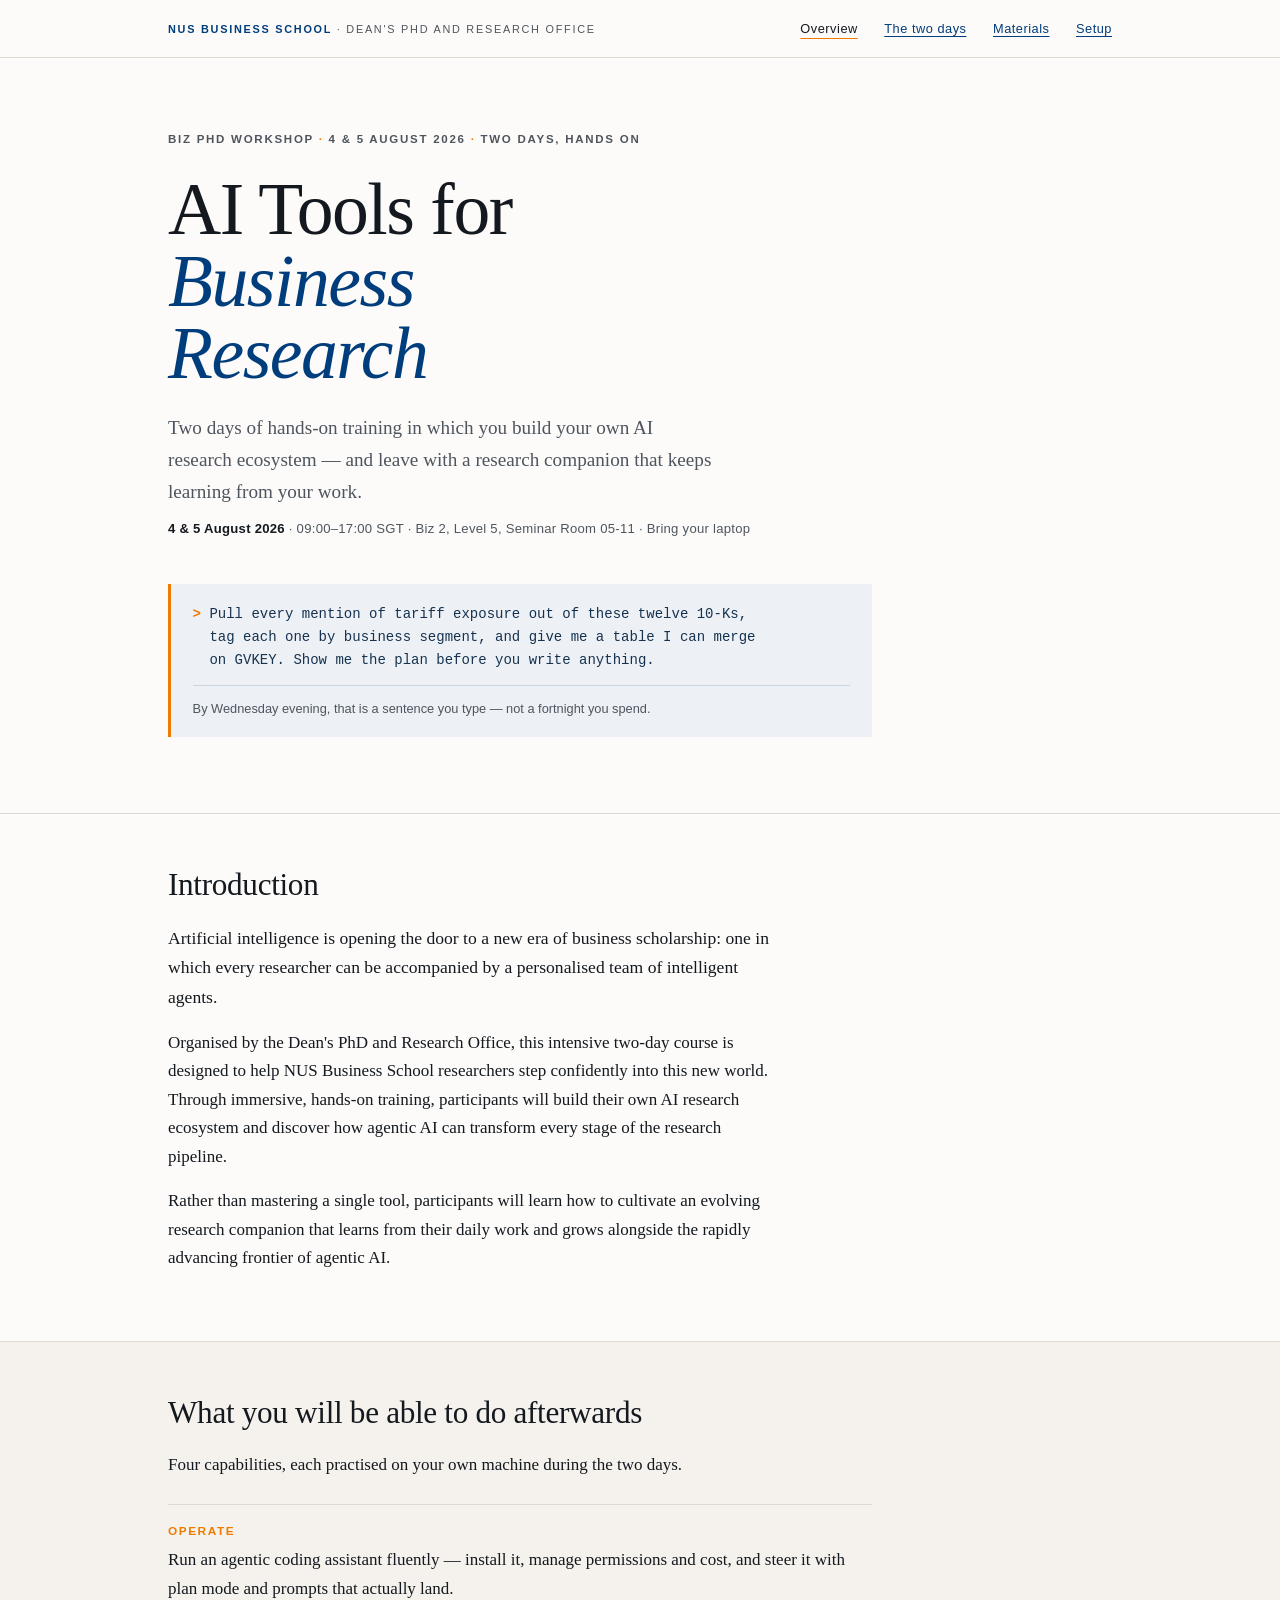
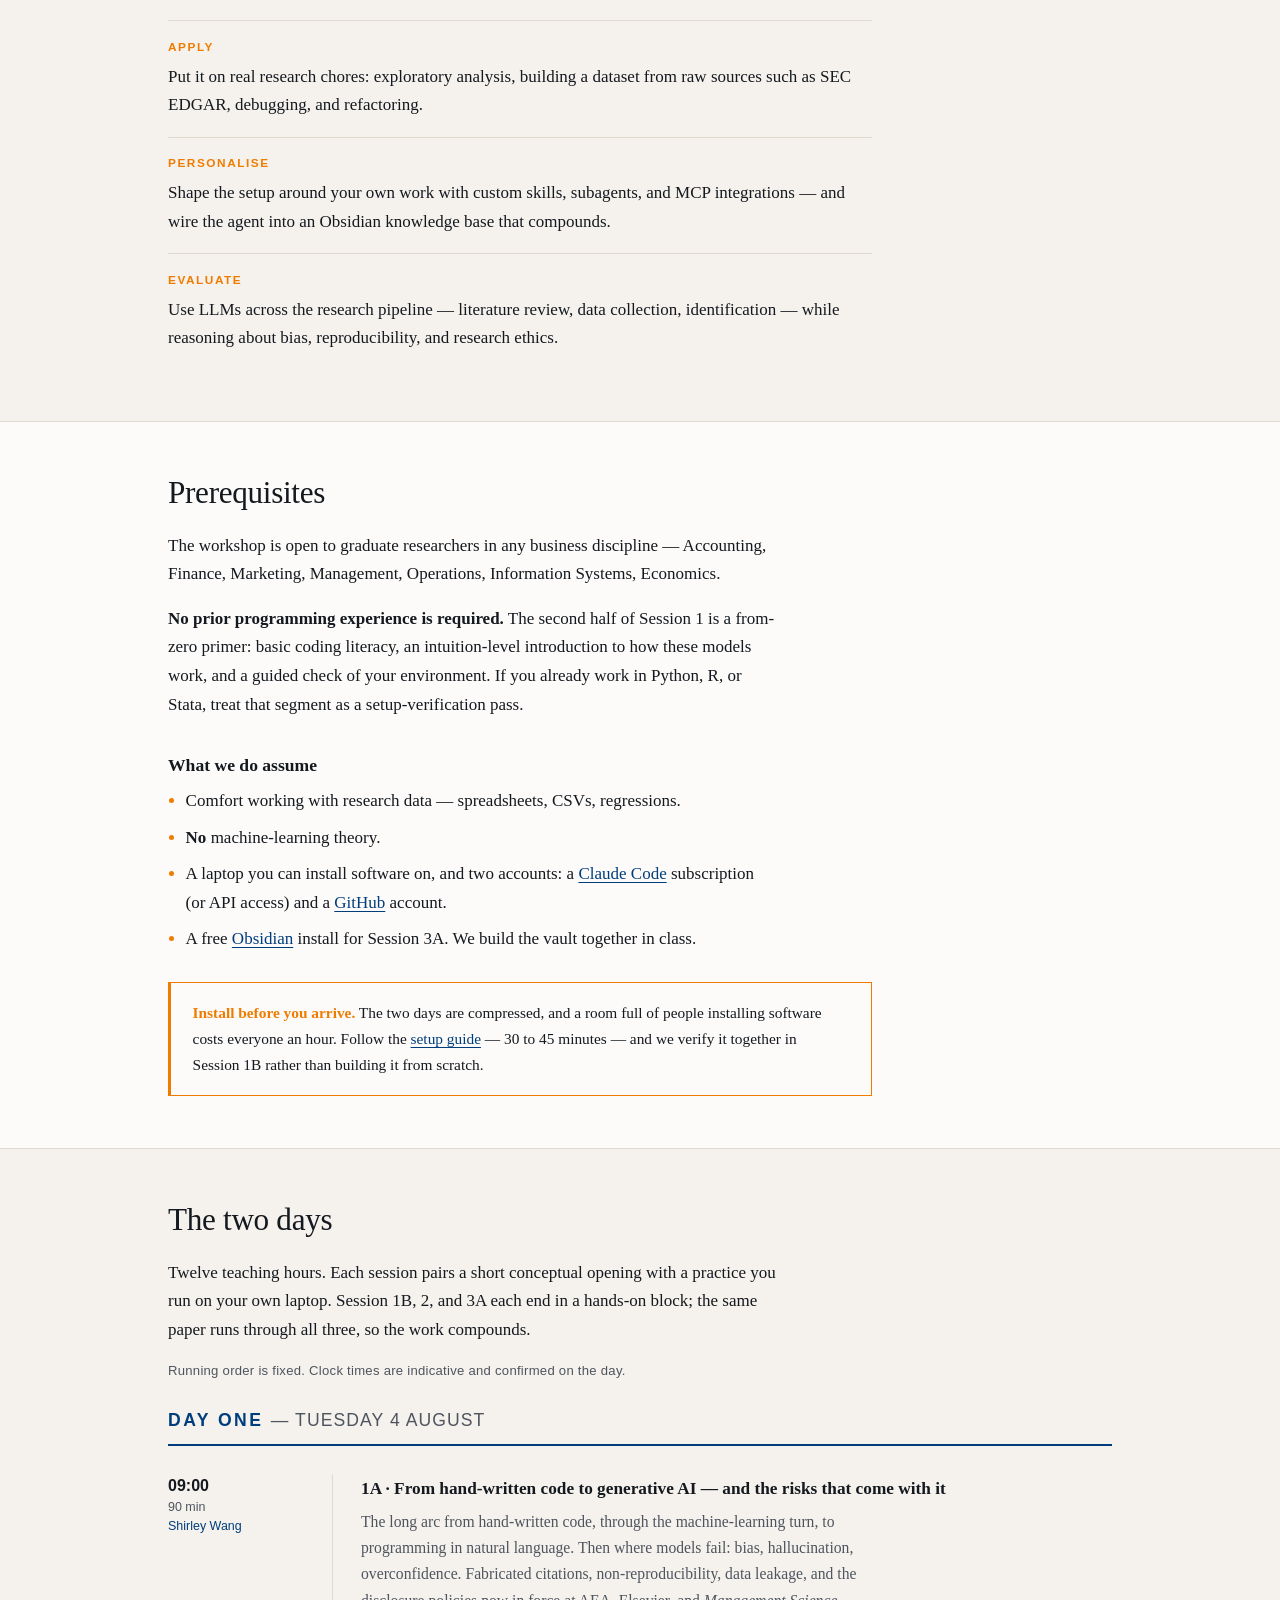
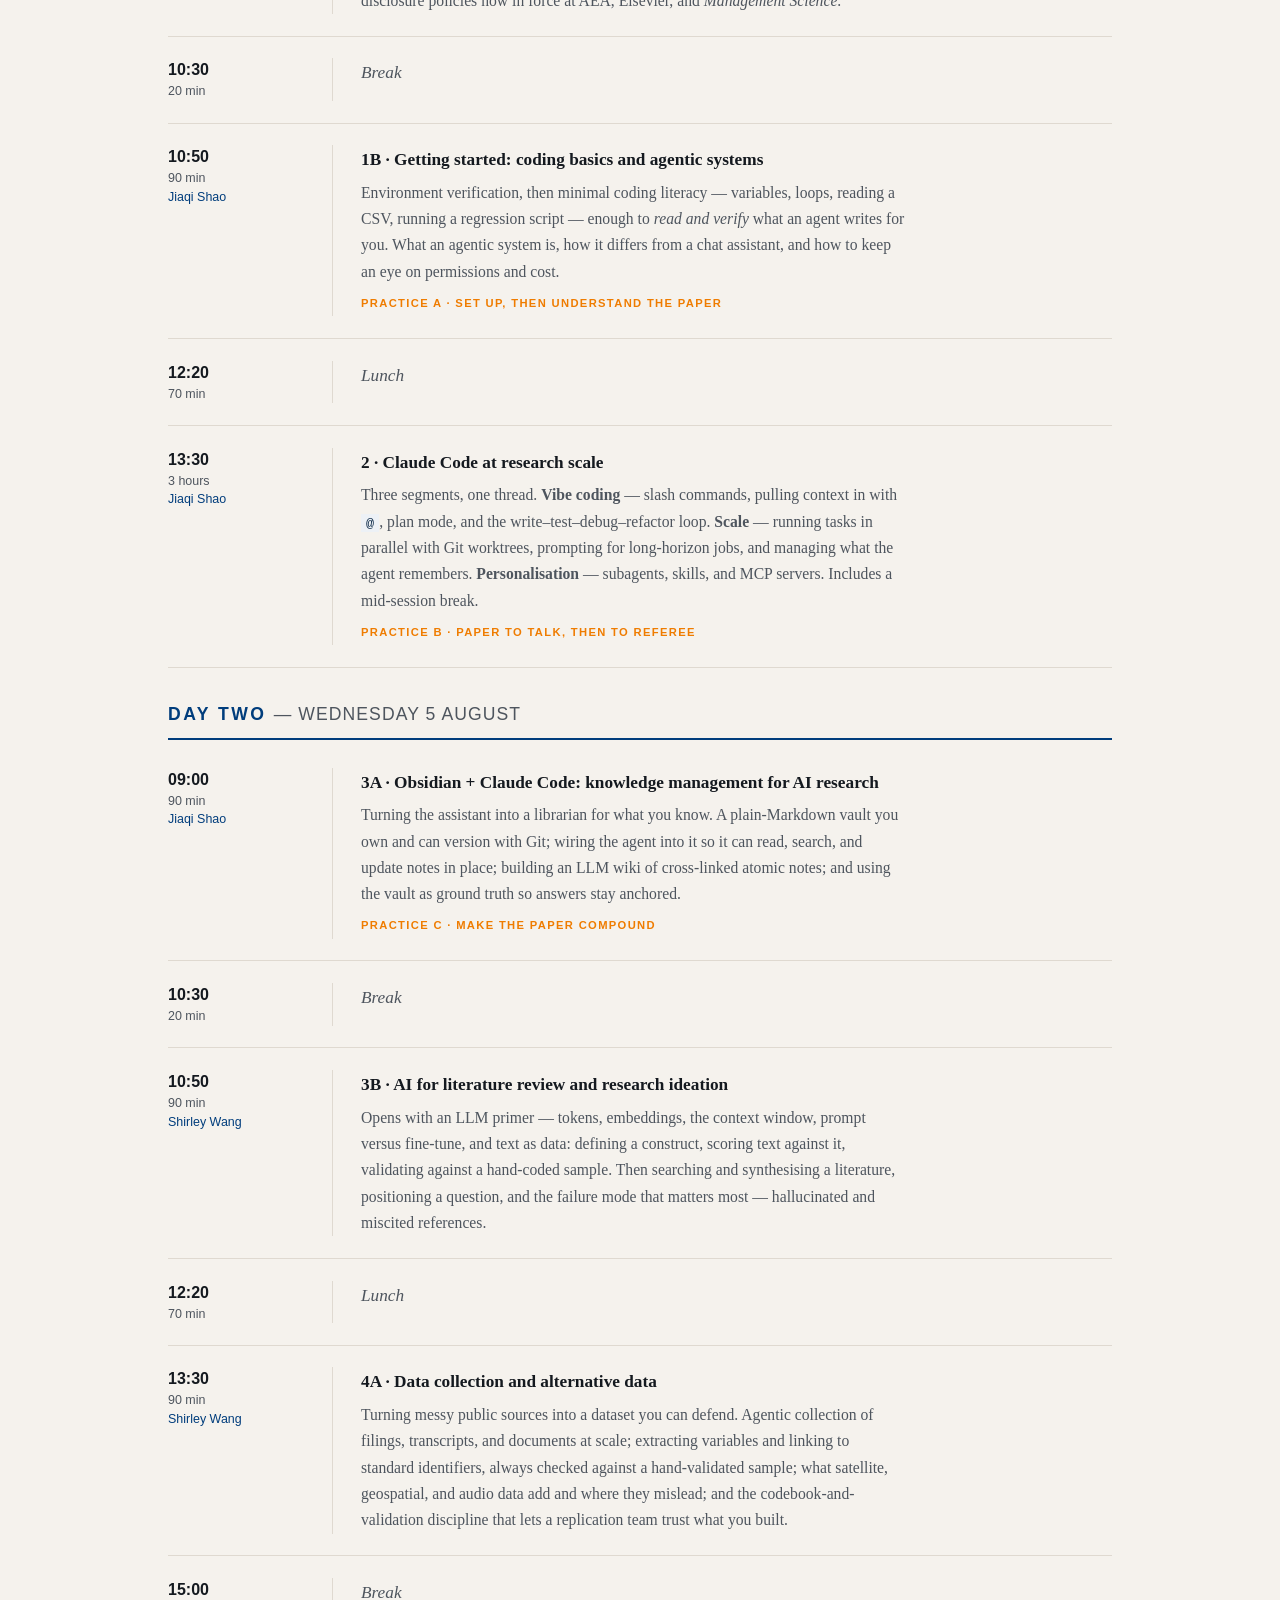
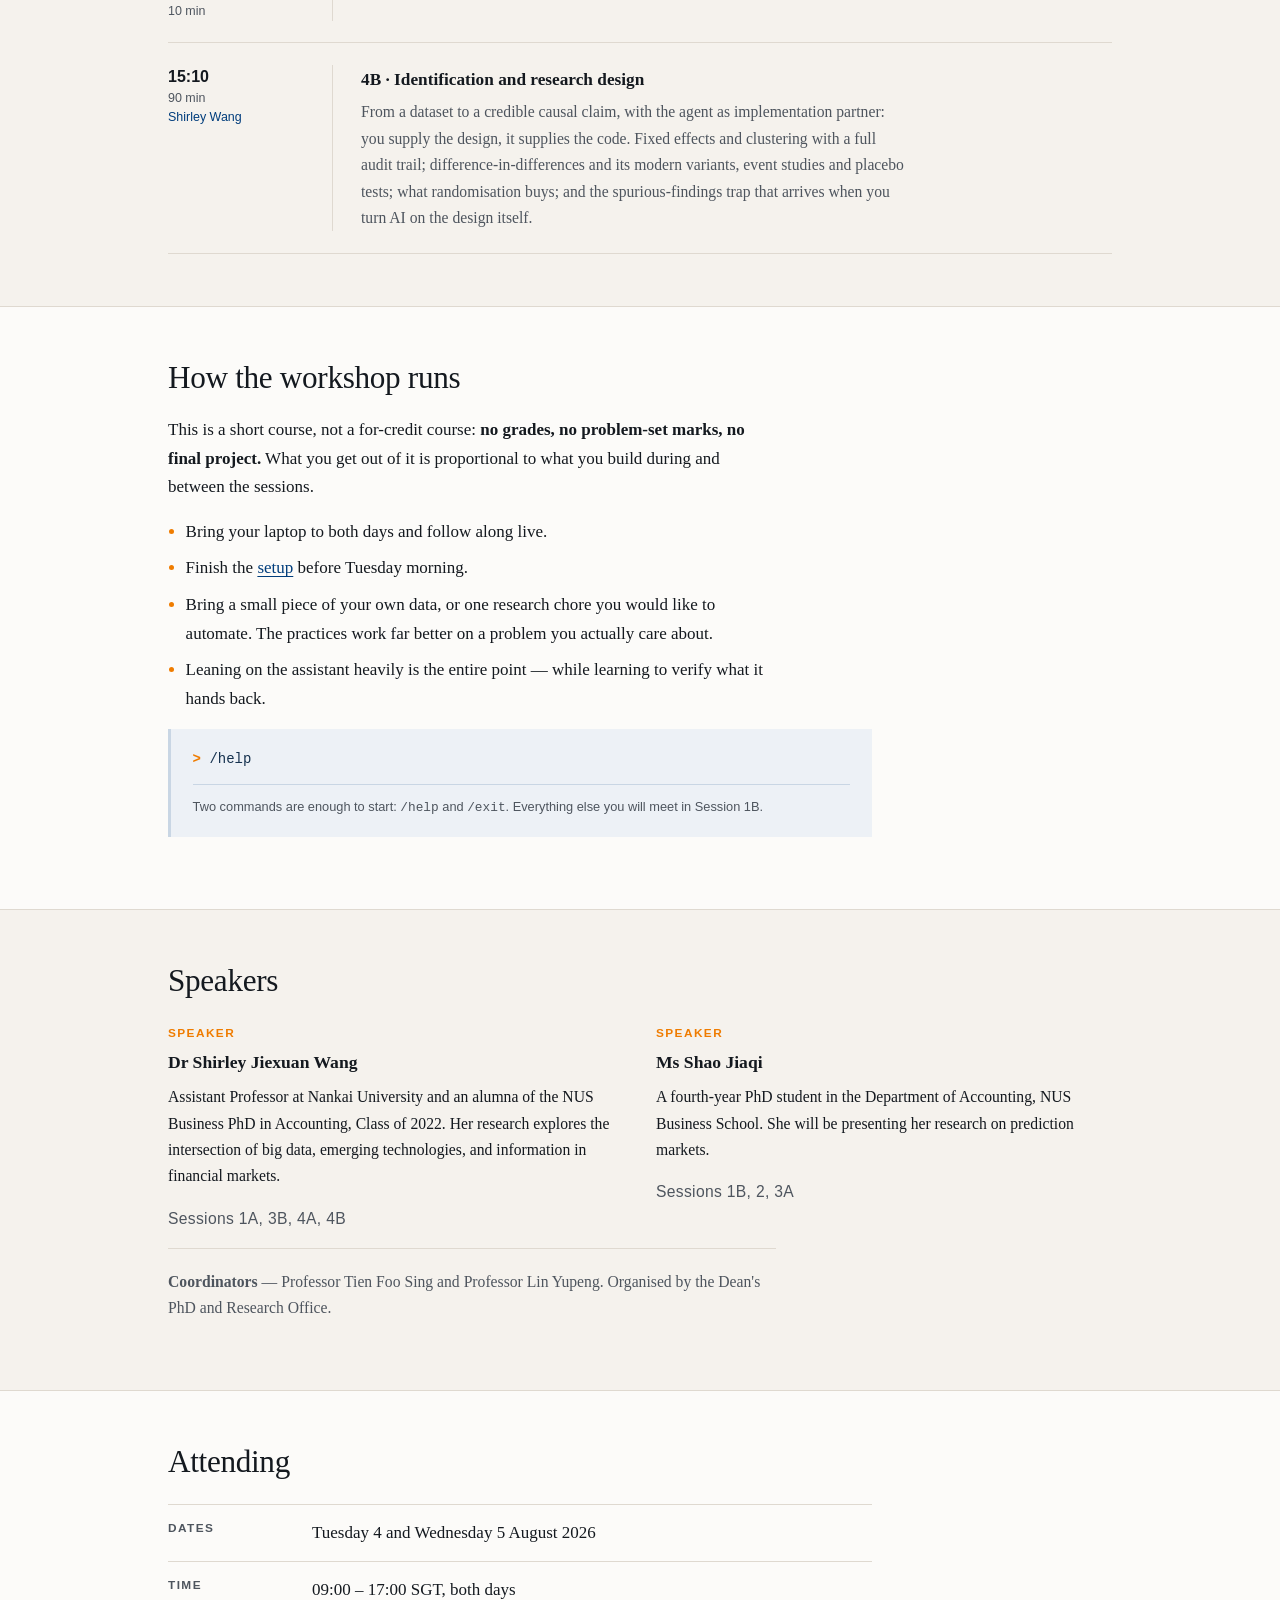
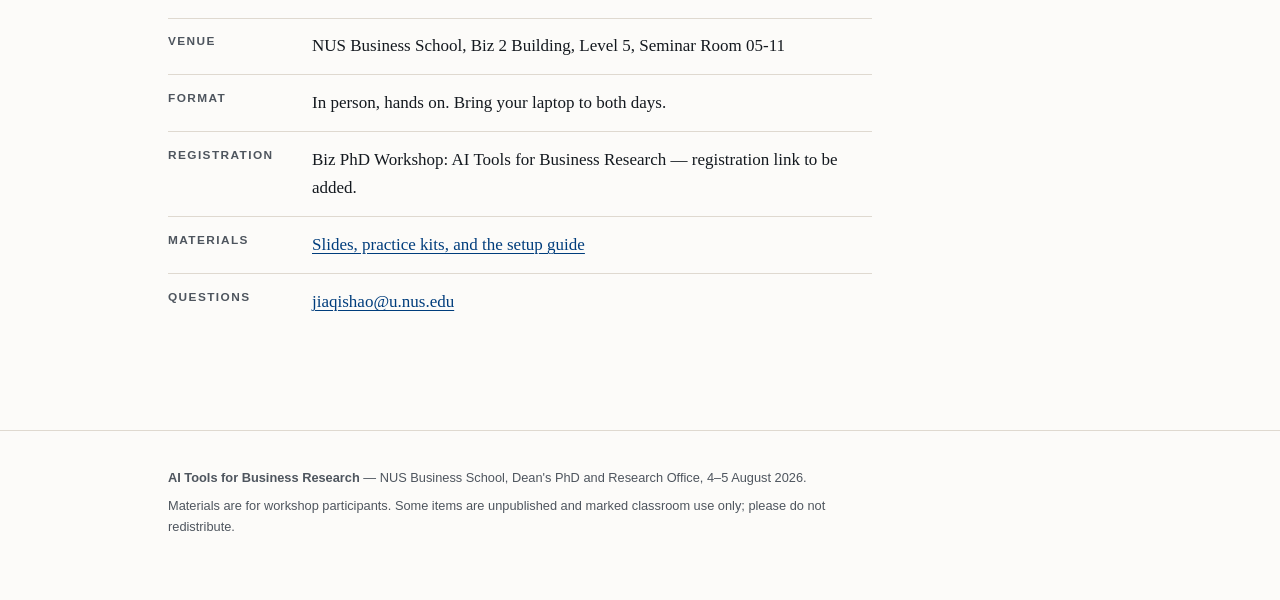
==== index.html @ 17ab55b9 "Public course site for the NUS Biz PhD Workshop, 4-5 August 2026 Overview, prerequisites, the two-da" ====
<!DOCTYPE html>
<html lang="en">
<head>
<meta charset="utf-8">
<meta name="viewport" content="width=device-width, initial-scale=1">
<title>AI Tools for Business Research — NUS Business School, 4–5 August 2026</title>
<meta name="description" content="A two-day intensive workshop for NUS Business School PhD researchers. 4–5 August 2026, Biz 2 Seminar Room 05-11.">
<link rel="stylesheet" href="assets/style.css">
</head>
<body>

<a class="skip" href="#main">Skip to content</a>

<header class="masthead">
  <div class="shell">
    <div class="crest">NUS Business School <span>· Dean's PhD and Research Office</span></div>
    <nav class="nav" aria-label="Sections">
      <a href="index.html" aria-current="page">Overview</a>
      <a href="#days">The two days</a>
      <a href="materials.html">Materials</a>
      <a href="setup.html">Setup</a>
    </nav>
  </div>
</header>

<main id="main">

  <section class="hero">
    <div class="shell">
      <p class="eyebrow">Biz PhD Workshop <b>·</b> 4 &amp; 5 August 2026 <b>·</b> Two days, hands on</p>
      <h1>AI Tools for <em>Business Research</em></h1>
      <p class="standfirst">Two days of hands-on training in which you build your own AI research
        ecosystem — and leave with a research companion that keeps learning from your work.</p>
      <p class="facts"><strong>4 &amp; 5 August 2026</strong> · 09:00–17:00 SGT ·
        Biz 2, Level 5, Seminar Room 05-11 · Bring your laptop</p>

      <figure class="prompt">
<pre><span class="caret">&gt;</span> Pull every mention of tariff exposure out of these twelve 10-Ks,
  tag each one by business segment, and give me a table I can merge
  on GVKEY. Show me the plan before you write anything.</pre>
        <figcaption>By Wednesday evening, that is a sentence you type — not a fortnight you spend.</figcaption>
      </figure>
    </div>
  </section>

  <section class="band" id="overview">
    <div class="shell">
      <h2>Introduction</h2>
      <p class="lede">Artificial intelligence is opening the door to a new era of business
        scholarship: one in which every researcher can be accompanied by a personalised team of
        intelligent agents.</p>
      <p>Organised by the Dean's PhD and Research Office, this intensive two-day course is
        designed to help NUS Business School researchers step confidently into this new world.
        Through immersive, hands-on training, participants will build their own AI research
        ecosystem and discover how agentic AI can transform every stage of the research pipeline.</p>
      <p>Rather than mastering a single tool, participants will learn how to cultivate an evolving
        research companion that learns from their daily work and grows alongside the rapidly
        advancing frontier of agentic AI.</p>
    </div>
  </section>

  <section class="band band--sunk">
    <div class="shell">
      <h2>What you will be able to do afterwards</h2>
      <p>Four capabilities, each practised on your own machine during the two days.</p>
      <ul class="outcomes">
        <li>
          <b>Operate</b>
          Run an agentic coding assistant fluently — install it, manage permissions and cost,
          and steer it with plan mode and prompts that actually land.
        </li>
        <li>
          <b>Apply</b>
          Put it on real research chores: exploratory analysis, building a dataset from raw
          sources such as SEC EDGAR, debugging, and refactoring.
        </li>
        <li>
          <b>Personalise</b>
          Shape the setup around your own work with custom skills, subagents, and MCP
          integrations — and wire the agent into an Obsidian knowledge base that compounds.
        </li>
        <li>
          <b>Evaluate</b>
          Use LLMs across the research pipeline — literature review, data collection,
          identification — while reasoning about bias, reproducibility, and research ethics.
        </li>
      </ul>
    </div>
  </section>

  <section class="band" id="prerequisites">
    <div class="shell">
      <h2>Prerequisites</h2>
      <p>The workshop is open to graduate researchers in any business discipline — Accounting,
        Finance, Marketing, Management, Operations, Information Systems, Economics.</p>
      <p><strong>No prior programming experience is required.</strong> The second half of
        Session&nbsp;1 is a from-zero primer: basic coding literacy, an intuition-level
        introduction to how these models work, and a guided check of your environment.
        If you already work in Python, R, or Stata, treat that segment as a setup-verification pass.</p>

      <h3>What we do assume</h3>
      <ul class="plain">
        <li>Comfort working with research data — spreadsheets, CSVs, regressions.</li>
        <li><strong>No</strong> machine-learning theory.</li>
        <li>A laptop you can install software on, and two accounts: a
          <a href="https://www.anthropic.com/claude-code">Claude Code</a> subscription (or API
          access) and a <a href="https://github.com">GitHub</a> account.</li>
        <li>A free <a href="https://obsidian.md">Obsidian</a> install for Session&nbsp;3A. We build
          the vault together in class.</li>
      </ul>

      <div class="notice">
        <p><b>Install before you arrive.</b> The two days are compressed, and a room full of people
          installing software costs everyone an hour. Follow the
          <a href="setup.html">setup guide</a> — 30 to 45 minutes — and we verify it together
          in Session&nbsp;1B rather than building it from scratch.</p>
      </div>
    </div>
  </section>

  <section class="band band--sunk" id="days">
    <div class="shell">
      <h2>The two days</h2>
      <p>Twelve teaching hours. Each session pairs a short conceptual opening with a practice you
        run on your own laptop. Session&nbsp;1B, 2, and 3A each end in a hands-on block; the same
        paper runs through all three, so the work compounds.</p>
      <p class="facts">Running order is fixed. Clock times are indicative and confirmed on the day.</p>

      <h3 class="dayhead">Day one <span>— Tuesday 4 August</span></h3>
      <ol class="timeline">
        <li>
          <div class="tl-meta"><span class="tl-time">09:00</span><span class="tl-dur">90 min</span><span class="tl-who">Shirley Wang</span></div>
          <div class="tl-body">
            <h4>1A · From hand-written code to generative AI — and the risks that come with it</h4>
            <p>The long arc from hand-written code, through the machine-learning turn, to
              programming in natural language. Then where models fail: bias, hallucination,
              overconfidence. Fabricated citations, non-reproducibility, data leakage, and the
              disclosure policies now in force at AEA, Elsevier, and <em>Management Science</em>.</p>
          </div>
        </li>
        <li class="is-break">
          <div class="tl-meta"><span class="tl-time">10:30</span><span class="tl-dur">20 min</span></div>
          <div class="tl-body"><h4>Break</h4></div>
        </li>
        <li>
          <div class="tl-meta"><span class="tl-time">10:50</span><span class="tl-dur">90 min</span><span class="tl-who">Jiaqi Shao</span></div>
          <div class="tl-body">
            <h4>1B · Getting started: coding basics and agentic systems</h4>
            <p>Environment verification, then minimal coding literacy — variables, loops, reading a
              CSV, running a regression script — enough to <em>read and verify</em> what an agent
              writes for you. What an agentic system is, how it differs from a chat assistant, and
              how to keep an eye on permissions and cost.</p>
            <span class="tl-tag">Practice A · set up, then understand the paper</span>
          </div>
        </li>
        <li class="is-break">
          <div class="tl-meta"><span class="tl-time">12:20</span><span class="tl-dur">70 min</span></div>
          <div class="tl-body"><h4>Lunch</h4></div>
        </li>
        <li>
          <div class="tl-meta"><span class="tl-time">13:30</span><span class="tl-dur">3 hours</span><span class="tl-who">Jiaqi Shao</span></div>
          <div class="tl-body">
            <h4>2 · Claude Code at research scale</h4>
            <p>Three segments, one thread. <strong>Vibe coding</strong> — slash commands, pulling
              context in with <code>@</code>, plan mode, and the write–test–debug–refactor loop.
              <strong>Scale</strong> — running tasks in parallel with Git worktrees, prompting for
              long-horizon jobs, and managing what the agent remembers.
              <strong>Personalisation</strong> — subagents, skills, and MCP servers.
              Includes a mid-session break.</p>
            <span class="tl-tag">Practice B · paper to talk, then to referee</span>
          </div>
        </li>
      </ol>

      <h3 class="dayhead">Day two <span>— Wednesday 5 August</span></h3>
      <ol class="timeline">
        <li>
          <div class="tl-meta"><span class="tl-time">09:00</span><span class="tl-dur">90 min</span><span class="tl-who">Jiaqi Shao</span></div>
          <div class="tl-body">
            <h4>3A · Obsidian + Claude Code: knowledge management for AI research</h4>
            <p>Turning the assistant into a librarian for what you know. A plain-Markdown vault you
              own and can version with Git; wiring the agent into it so it can read, search, and
              update notes in place; building an LLM wiki of cross-linked atomic notes; and using
              the vault as ground truth so answers stay anchored.</p>
            <span class="tl-tag">Practice C · make the paper compound</span>
          </div>
        </li>
        <li class="is-break">
          <div class="tl-meta"><span class="tl-time">10:30</span><span class="tl-dur">20 min</span></div>
          <div class="tl-body"><h4>Break</h4></div>
        </li>
        <li>
          <div class="tl-meta"><span class="tl-time">10:50</span><span class="tl-dur">90 min</span><span class="tl-who">Shirley Wang</span></div>
          <div class="tl-body">
            <h4>3B · AI for literature review and research ideation</h4>
            <p>Opens with an LLM primer — tokens, embeddings, the context window, prompt versus
              fine-tune, and text as data: defining a construct, scoring text against it,
              validating against a hand-coded sample. Then searching and synthesising a literature,
              positioning a question, and the failure mode that matters most — hallucinated and
              miscited references.</p>
          </div>
        </li>
        <li class="is-break">
          <div class="tl-meta"><span class="tl-time">12:20</span><span class="tl-dur">70 min</span></div>
          <div class="tl-body"><h4>Lunch</h4></div>
        </li>
        <li>
          <div class="tl-meta"><span class="tl-time">13:30</span><span class="tl-dur">90 min</span><span class="tl-who">Shirley Wang</span></div>
          <div class="tl-body">
            <h4>4A · Data collection and alternative data</h4>
            <p>Turning messy public sources into a dataset you can defend. Agentic collection of
              filings, transcripts, and documents at scale; extracting variables and linking to
              standard identifiers, always checked against a hand-validated sample; what satellite,
              geospatial, and audio data add and where they mislead; and the codebook-and-validation
              discipline that lets a replication team trust what you built.</p>
          </div>
        </li>
        <li class="is-break">
          <div class="tl-meta"><span class="tl-time">15:00</span><span class="tl-dur">10 min</span></div>
          <div class="tl-body"><h4>Break</h4></div>
        </li>
        <li>
          <div class="tl-meta"><span class="tl-time">15:10</span><span class="tl-dur">90 min</span><span class="tl-who">Shirley Wang</span></div>
          <div class="tl-body">
            <h4>4B · Identification and research design</h4>
            <p>From a dataset to a credible causal claim, with the agent as implementation partner:
              you supply the design, it supplies the code. Fixed effects and clustering with a full
              audit trail; difference-in-differences and its modern variants, event studies and
              placebo tests; what randomisation buys; and the spurious-findings trap that arrives
              when you turn AI on the design itself.</p>
          </div>
        </li>
      </ol>
    </div>
  </section>

  <section class="band">
    <div class="shell">
      <h2>How the workshop runs</h2>
      <p>This is a short course, not a for-credit course: <strong>no grades, no problem-set marks,
        no final project.</strong> What you get out of it is proportional to what you build during
        and between the sessions.</p>
      <ul class="plain">
        <li>Bring your laptop to both days and follow along live.</li>
        <li>Finish the <a href="setup.html">setup</a> before Tuesday morning.</li>
        <li>Bring a small piece of your own data, or one research chore you would like to
          automate. The practices work far better on a problem you actually care about.</li>
        <li>Leaning on the assistant heavily is the entire point — while learning to verify
          what it hands back.</li>
      </ul>

      <figure class="prompt prompt--bare">
<pre><span class="caret">&gt;</span> /help</pre>
        <figcaption>Two commands are enough to start: <code>/help</code> and <code>/exit</code>.
          Everything else you will meet in Session 1B.</figcaption>
      </figure>
    </div>
  </section>

  <section class="band band--sunk" id="speakers">
    <div class="shell">
      <h2>Speakers</h2>
      <div class="people">
        <div class="person">
          <p class="role">Speaker</p>
          <h3>Dr Shirley Jiexuan Wang</h3>
          <p>Assistant Professor at Nankai University and an alumna of the NUS Business PhD in
            Accounting, Class of 2022. Her research explores the intersection of big data, emerging
            technologies, and information in financial markets.</p>
          <p class="facts">Sessions 1A, 3B, 4A, 4B</p>
        </div>
        <div class="person">
          <p class="role">Speaker</p>
          <h3>Ms Shao Jiaqi</h3>
          <p>A fourth-year PhD student in the Department of Accounting, NUS Business School. She
            will be presenting her research on prediction markets.</p>
          <p class="facts">Sessions 1B, 2, 3A</p>
        </div>
      </div>
      <p class="coords"><strong>Coordinators</strong> — Professor Tien Foo Sing and
        Professor Lin Yupeng. Organised by the Dean's PhD and Research Office.</p>
    </div>
  </section>

  <section class="band" id="logistics">
    <div class="shell">
      <h2>Attending</h2>
      <dl class="kv">
        <dt>Dates</dt>
        <dd>Tuesday 4 and Wednesday 5 August 2026</dd>
        <dt>Time</dt>
        <dd>09:00 – 17:00 SGT, both days</dd>
        <dt>Venue</dt>
        <dd>NUS Business School, Biz 2 Building, Level 5, Seminar Room 05-11</dd>
        <dt>Format</dt>
        <dd>In person, hands on. Bring your laptop to both days.</dd>
        <dt>Registration</dt>
        <dd>Biz PhD Workshop: AI Tools for Business Research — registration link to be added.</dd>
        <dt>Materials</dt>
        <dd><a href="materials.html">Slides, practice kits, and the setup guide</a></dd>
        <dt>Questions</dt>
        <dd><a href="mailto:jiaqishao@u.nus.edu">jiaqishao@u.nus.edu</a></dd>
      </dl>
    </div>
  </section>

</main>

<footer class="foot">
  <div class="shell">
    <p><strong>AI Tools for Business Research</strong> — NUS Business School,
      Dean's PhD and Research Office, 4–5 August 2026.</p>
    <p>Materials are for workshop participants. Some items are unpublished and marked
      classroom use only; please do not redistribute.</p>
  </div>
</footer>

</body>
</html>
---- assets/style.css ----
/* ==========================================================================
   AI Tools for Business Research — NUS Business School, 4–5 August 2026

   Two worlds on one page:
     the paper world  — warm off-white, humanist serif, the prose of research
     the agent world  — a cool inset, monospace, the sentence you actually type
   Everything else stays quiet so the prompt block is the thing you remember.
   ========================================================================== */

:root {
  /* paper world */
  --paper:      #FCFBF9;
  --paper-deep: #F5F2ED;
  --ink:        #14191F;
  --ink-soft:   #4E555E;
  --rule:       #DFD9D0;

  /* institution */
  --blue:       #003D7C;
  --blue-lift:  #12599F;
  --orange:     #EF7C00;

  /* agent world */
  --wash:       #EDF1F6;
  --wash-rule:  #C9D6E4;
  --mono-ink:   #16324F;

  --serif: "Iowan Old Style", "Palatino Linotype", Palatino, "Book Antiqua",
           "URW Palladio L", Georgia, serif;
  --sans:  -apple-system, BlinkMacSystemFont, "Segoe UI", Roboto,
           "Helvetica Neue", Arial, sans-serif;
  --mono:  ui-monospace, "SF Mono", SFMono-Regular, Menlo, "Cascadia Mono",
           Consolas, "Liberation Mono", monospace;

  --shell:   62rem;
  --measure: 38rem;
}

@media (prefers-color-scheme: dark) {
  :root {
    --paper:      #101820;
    --paper-deep: #16202B;
    --ink:        #E9E6E0;
    --ink-soft:   #A2AEBB;
    --rule:       #2C3944;
    --blue:       #8DB4DF;
    --blue-lift:  #B4D0F0;
    --orange:     #F79A3A;
    --wash:       #17222E;
    --wash-rule:  #2E4257;
    --mono-ink:   #C6DCF2;
  }
}

*, *::before, *::after { box-sizing: border-box; }

html { -webkit-text-size-adjust: 100%; }

body {
  margin: 0;
  background: var(--paper);
  color: var(--ink);
  font-family: var(--serif);
  font-size: 1.0625rem;
  line-height: 1.68;
  text-rendering: optimizeLegibility;
}

/* --- shell ------------------------------------------------------------ */

.shell { max-width: var(--shell); margin: 0 auto; padding: 0 1.5rem; }
.measure { max-width: var(--measure); }

.skip {
  position: absolute; left: -9999px;
  background: var(--blue); color: #fff;
  padding: .6rem 1rem; z-index: 10;
}
.skip:focus { left: 1rem; top: 1rem; }

:focus-visible {
  outline: 2px solid var(--orange);
  outline-offset: 3px;
}

/* --- masthead --------------------------------------------------------- */

.masthead {
  border-bottom: 1px solid var(--rule);
  padding: 1.1rem 0;
}
.masthead .shell {
  display: flex; flex-wrap: wrap; gap: .75rem 1.5rem;
  align-items: baseline; justify-content: space-between;
}
.crest {
  font-family: var(--sans);
  font-size: .68rem; font-weight: 600;
  letter-spacing: .16em; text-transform: uppercase;
  color: var(--blue);
}
.crest span { color: var(--ink-soft); font-weight: 400; }

.nav { font-family: var(--sans); font-size: .8rem; letter-spacing: .04em; }
.nav a { margin-left: 1.4rem; }
.nav a:first-child { margin-left: 0; }
.nav a[aria-current="page"] {
  color: var(--ink);
  text-decoration-color: var(--orange);
  text-underline-offset: 5px;
}

/* --- links ------------------------------------------------------------ */

a { color: var(--blue); text-decoration-thickness: 1px; text-underline-offset: 3px; }
a:hover { color: var(--blue-lift); text-decoration-color: var(--orange); }

/* --- hero ------------------------------------------------------------- */

.hero { padding: 4.5rem 0 3.5rem; }

.eyebrow {
  font-family: var(--sans);
  font-size: .72rem; font-weight: 600;
  letter-spacing: .15em; text-transform: uppercase;
  color: var(--ink-soft);
  margin: 0 0 1.5rem;
}
.eyebrow b { color: var(--orange); font-weight: 600; }

.hero h1 {
  font-size: clamp(2.7rem, 7.5vw, 4.6rem);
  line-height: .98;
  font-weight: 400;
  letter-spacing: -.02em;
  margin: 0 0 1.4rem;
  max-width: 14ch;
}
.hero h1 em { font-style: italic; color: var(--blue); }

.standfirst {
  font-size: 1.2rem;
  color: var(--ink-soft);
  max-width: 34rem;
  margin: 0 0 .6rem;
}

.facts {
  font-family: var(--sans);
  font-size: .82rem;
  letter-spacing: .02em;
  color: var(--ink-soft);
  margin: 0 0 2.75rem;
}
.facts strong { color: var(--ink); font-weight: 600; }

/* --- the signature: a sentence you type ------------------------------- */

.prompt {
  margin: 0 0 1.25rem;
  background: var(--wash);
  border-left: 3px solid var(--orange);
  padding: 1.15rem 1.35rem;
  max-width: 44rem;
}
.prompt pre {
  margin: 0;
  font-family: var(--mono);
  font-size: .875rem;
  line-height: 1.65;
  color: var(--mono-ink);
  white-space: pre-wrap;
  word-break: break-word;
}
.prompt .caret { color: var(--orange); font-weight: 700; user-select: none; }
.prompt figcaption {
  margin-top: .85rem;
  padding-top: .7rem;
  border-top: 1px solid var(--wash-rule);
  font-family: var(--sans);
  font-size: .8rem;
  color: var(--ink-soft);
}
.prompt--bare { border-left-color: var(--wash-rule); }

/* inline code belongs to the agent world too — same wash, quieter */
code {
  font-family: var(--mono);
  font-size: .855em;
  background: var(--wash);
  color: var(--mono-ink);
  padding: .12em .38em;
}
.prompt code, pre code { background: none; padding: 0; font-size: inherit; color: inherit; }
a code { color: inherit; }

/* --- sections --------------------------------------------------------- */

.band { padding: 3.25rem 0; border-top: 1px solid var(--rule); }
.band--sunk { background: var(--paper-deep); }

.band h2 {
  font-size: clamp(1.45rem, 3vw, 1.95rem);
  font-weight: 400;
  letter-spacing: -.01em;
  line-height: 1.2;
  margin: 0 0 1.25rem;
}
.band h3 {
  font-size: 1.1rem;
  font-weight: 600;
  margin: 2rem 0 .4rem;
}
.band p { margin: 0 0 1rem; max-width: var(--measure); }
.lede { font-size: 1.1rem; }

/* --- outcome list ----------------------------------------------------- */

.outcomes { list-style: none; margin: 1.5rem 0 0; padding: 0; }
.outcomes li {
  border-top: 1px solid var(--rule);
  padding: 1.05rem 0;
  max-width: 44rem;
}
.outcomes b {
  display: block;
  font-family: var(--sans);
  font-size: .74rem; font-weight: 700;
  letter-spacing: .13em; text-transform: uppercase;
  color: var(--orange);
  margin-bottom: .3rem;
}

/* --- plain bullet list ------------------------------------------------ */

.plain { max-width: var(--measure); padding-left: 1.1rem; margin: 0 0 1rem; }
.plain li { margin-bottom: .5rem; }
.plain li::marker { color: var(--orange); }

/* --- the two days ----------------------------------------------------- */

.dayhead {
  font-family: var(--sans);
  font-size: .74rem; font-weight: 700;
  letter-spacing: .14em; text-transform: uppercase;
  color: var(--blue);
  margin: 2.5rem 0 0;
  padding-bottom: .5rem;
  border-bottom: 2px solid var(--blue);
}
.dayhead:first-of-type { margin-top: 1.5rem; }
.dayhead span { color: var(--ink-soft); font-weight: 400; letter-spacing: .06em; }

.timeline { list-style: none; margin: 0; padding: 0; }
.timeline > li {
  display: grid;
  grid-template-columns: 8.5rem 1fr;
  gap: 0 1.75rem;
  padding: 1.35rem 0;
  border-bottom: 1px solid var(--rule);
}
.tl-meta { font-family: var(--sans); font-size: .78rem; line-height: 1.5; }
.tl-time {
  display: block;
  font-size: 1rem; font-weight: 600;
  font-variant-numeric: tabular-nums;
  color: var(--ink);
}
.tl-dur { display: block; color: var(--ink-soft); }
.tl-who { display: block; color: var(--blue); }

.tl-body { border-left: 1px solid var(--rule); padding-left: 1.75rem; }
.tl-body h4 {
  font-size: 1.08rem; font-weight: 600;
  margin: 0 0 .35rem;
}
.tl-body p { margin: 0; color: var(--ink-soft); font-size: .98rem; max-width: 34rem; }
.tl-tag {
  display: inline-block;
  margin-top: .55rem;
  font-family: var(--sans);
  font-size: .7rem; font-weight: 700;
  letter-spacing: .12em; text-transform: uppercase;
  color: var(--orange);
}
.timeline > li.is-break { color: var(--ink-soft); }
.is-break .tl-body h4 { font-weight: 400; font-style: italic; color: var(--ink-soft); }

/* --- people ----------------------------------------------------------- */

.people { display: grid; gap: 2rem; grid-template-columns: repeat(2, minmax(0, 1fr)); margin-top: 1.5rem; }
.person h3 { margin-top: 0; }
.person .role {
  font-family: var(--sans);
  font-size: .74rem; letter-spacing: .12em; text-transform: uppercase;
  color: var(--orange); font-weight: 700;
  margin: 0 0 .3rem;
}
.person p { font-size: .98rem; }

.coords {
  margin-top: 2.25rem;
  padding-top: 1.25rem;
  border-top: 1px solid var(--rule);
  font-size: .98rem;
  color: var(--ink-soft);
}

/* --- key/value block -------------------------------------------------- */

.kv { margin: 1.5rem 0 0; display: grid; grid-template-columns: 9rem 1fr; gap: 0; max-width: 44rem; }
.kv dt {
  font-family: var(--sans);
  font-size: .74rem; font-weight: 700;
  letter-spacing: .12em; text-transform: uppercase;
  color: var(--ink-soft);
  padding: .85rem 0;
  border-top: 1px solid var(--rule);
}
.kv dd {
  margin: 0;
  padding: .85rem 0;
  border-top: 1px solid var(--rule);
}

/* --- tables ----------------------------------------------------------- */

.table-wrap { overflow-x: auto; margin: 1.5rem 0 0; }
table { border-collapse: collapse; width: 100%; min-width: 34rem; font-size: .95rem; }
th, td { text-align: left; padding: .8rem 1rem .8rem 0; border-bottom: 1px solid var(--rule); vertical-align: top; }
thead th {
  font-family: var(--sans);
  font-size: .72rem; font-weight: 700;
  letter-spacing: .12em; text-transform: uppercase;
  color: var(--ink-soft);
  border-bottom: 2px solid var(--ink);
  white-space: nowrap;
}
td.num { font-variant-numeric: tabular-nums; color: var(--ink-soft); white-space: nowrap; }
td .who { display: block; font-family: var(--sans); font-size: .8rem; color: var(--ink-soft); }

/* --- notice ----------------------------------------------------------- */

.notice {
  border: 1px solid var(--orange);
  border-left-width: 3px;
  padding: 1.1rem 1.35rem;
  max-width: 44rem;
  margin: 1.75rem 0 0;
  font-size: .96rem;
}
.notice p { margin: 0; max-width: none; }
.notice b { color: var(--orange); }

/* --- practice blocks -------------------------------------------------- */

.practice { border-top: 1px solid var(--rule); padding-top: 1.6rem; margin-top: 2rem; }
.practice > h3 { margin-top: 0; font-size: 1.25rem; }
.practice .meta {
  font-family: var(--sans);
  font-size: .74rem; font-weight: 600;
  letter-spacing: .1em; text-transform: uppercase;
  color: var(--ink-soft);
  margin: 0 0 .9rem;
}
.practice .meta b { color: var(--orange); }

/* --- footer ----------------------------------------------------------- */

.foot {
  border-top: 1px solid var(--rule);
  margin-top: 3rem;
  padding: 2.25rem 0 3.5rem;
  font-family: var(--sans);
  font-size: .8rem;
  color: var(--ink-soft);
}
.foot p { margin: 0 0 .4rem; max-width: 44rem; }

/* --- responsive ------------------------------------------------------- */

@media (max-width: 44rem) {
  .timeline > li { grid-template-columns: 1fr; gap: .55rem; }
  .tl-meta { display: flex; gap: .9rem; align-items: baseline; }
  .tl-time { font-size: .9rem; }
  .tl-body { border-left: 0; padding-left: 0; }
  .people { grid-template-columns: 1fr; gap: 1.5rem; }
  .kv { grid-template-columns: 1fr; }
  .kv dt { padding-bottom: 0; border-top: 1px solid var(--rule); }
  .kv dd { padding-top: .2rem; border-top: 0; }
  .hero { padding: 3rem 0 2.5rem; }
}

@media (prefers-reduced-motion: reduce) {
  * { animation: none !important; transition: none !important; }
}

@media print {
  .nav, .skip { display: none; }
  body { background: #fff; color: #000; }
  .band, .hero { padding: 1rem 0; }
}
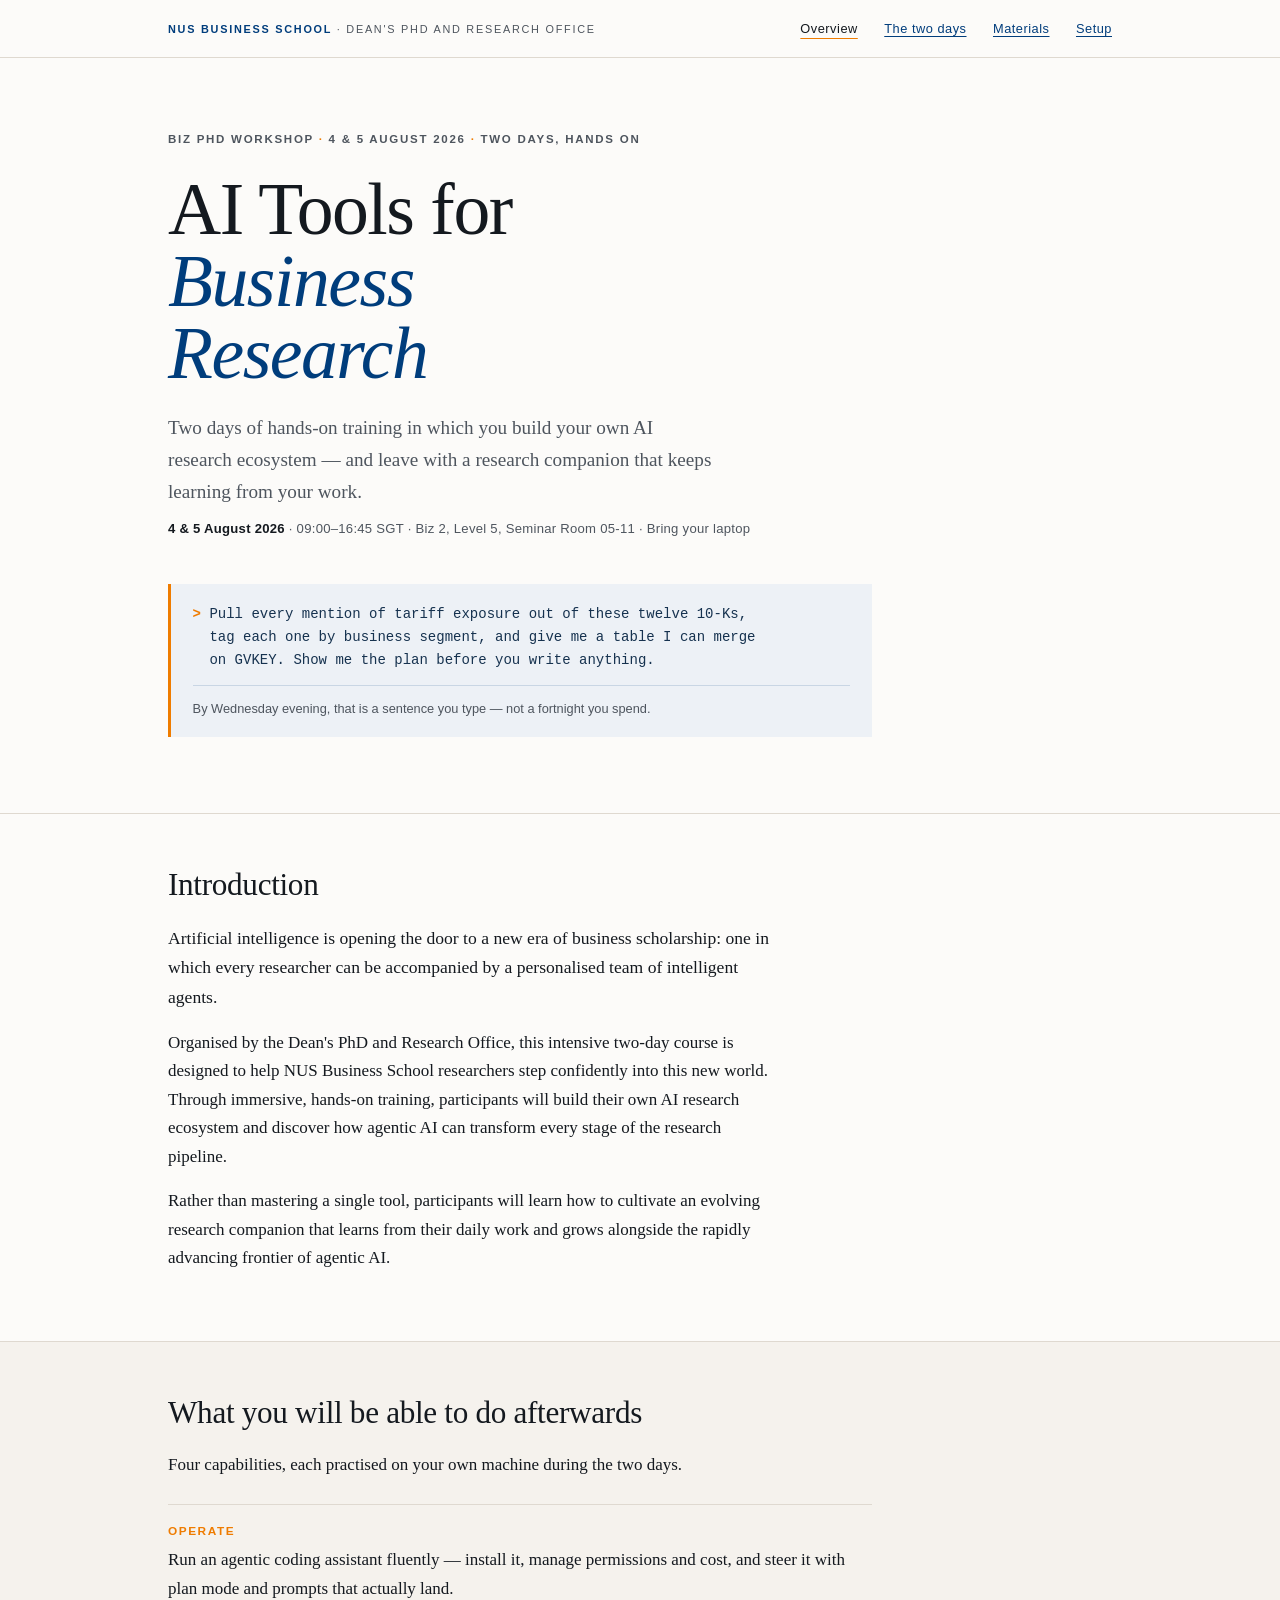
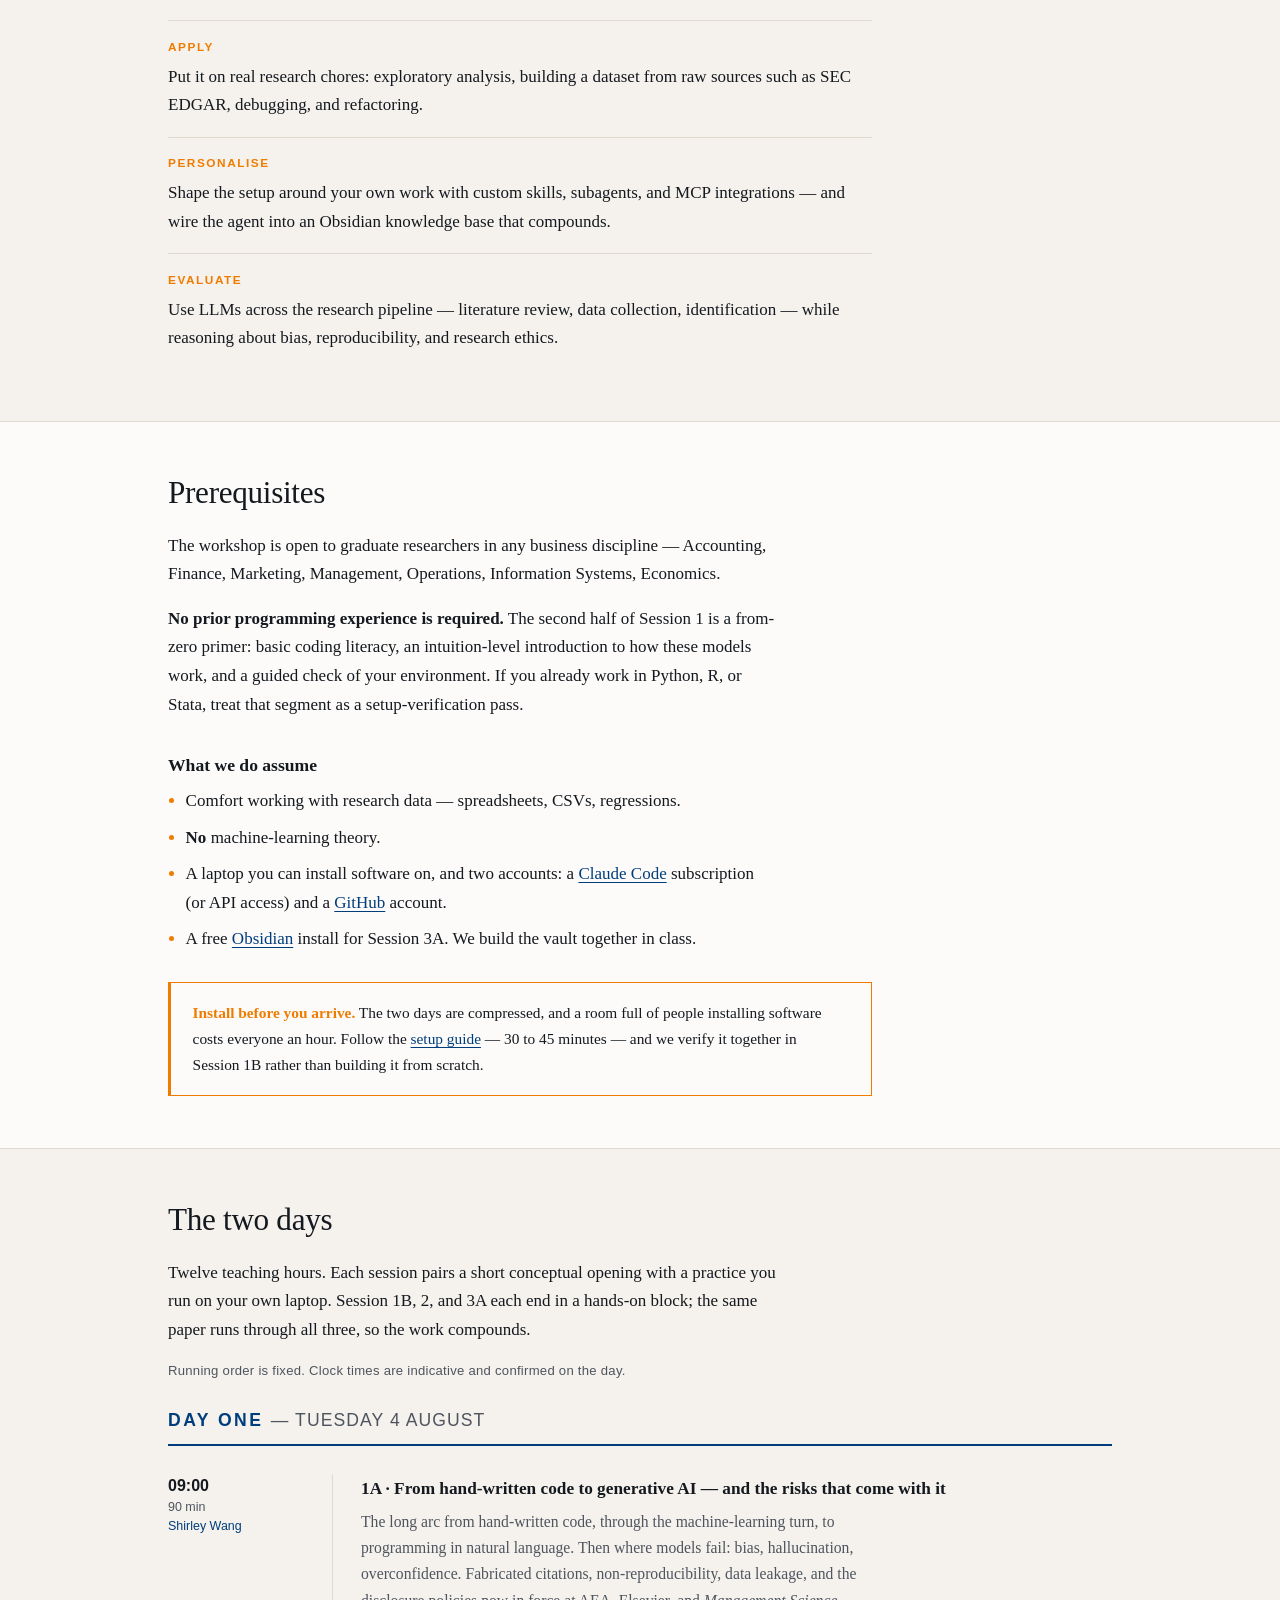
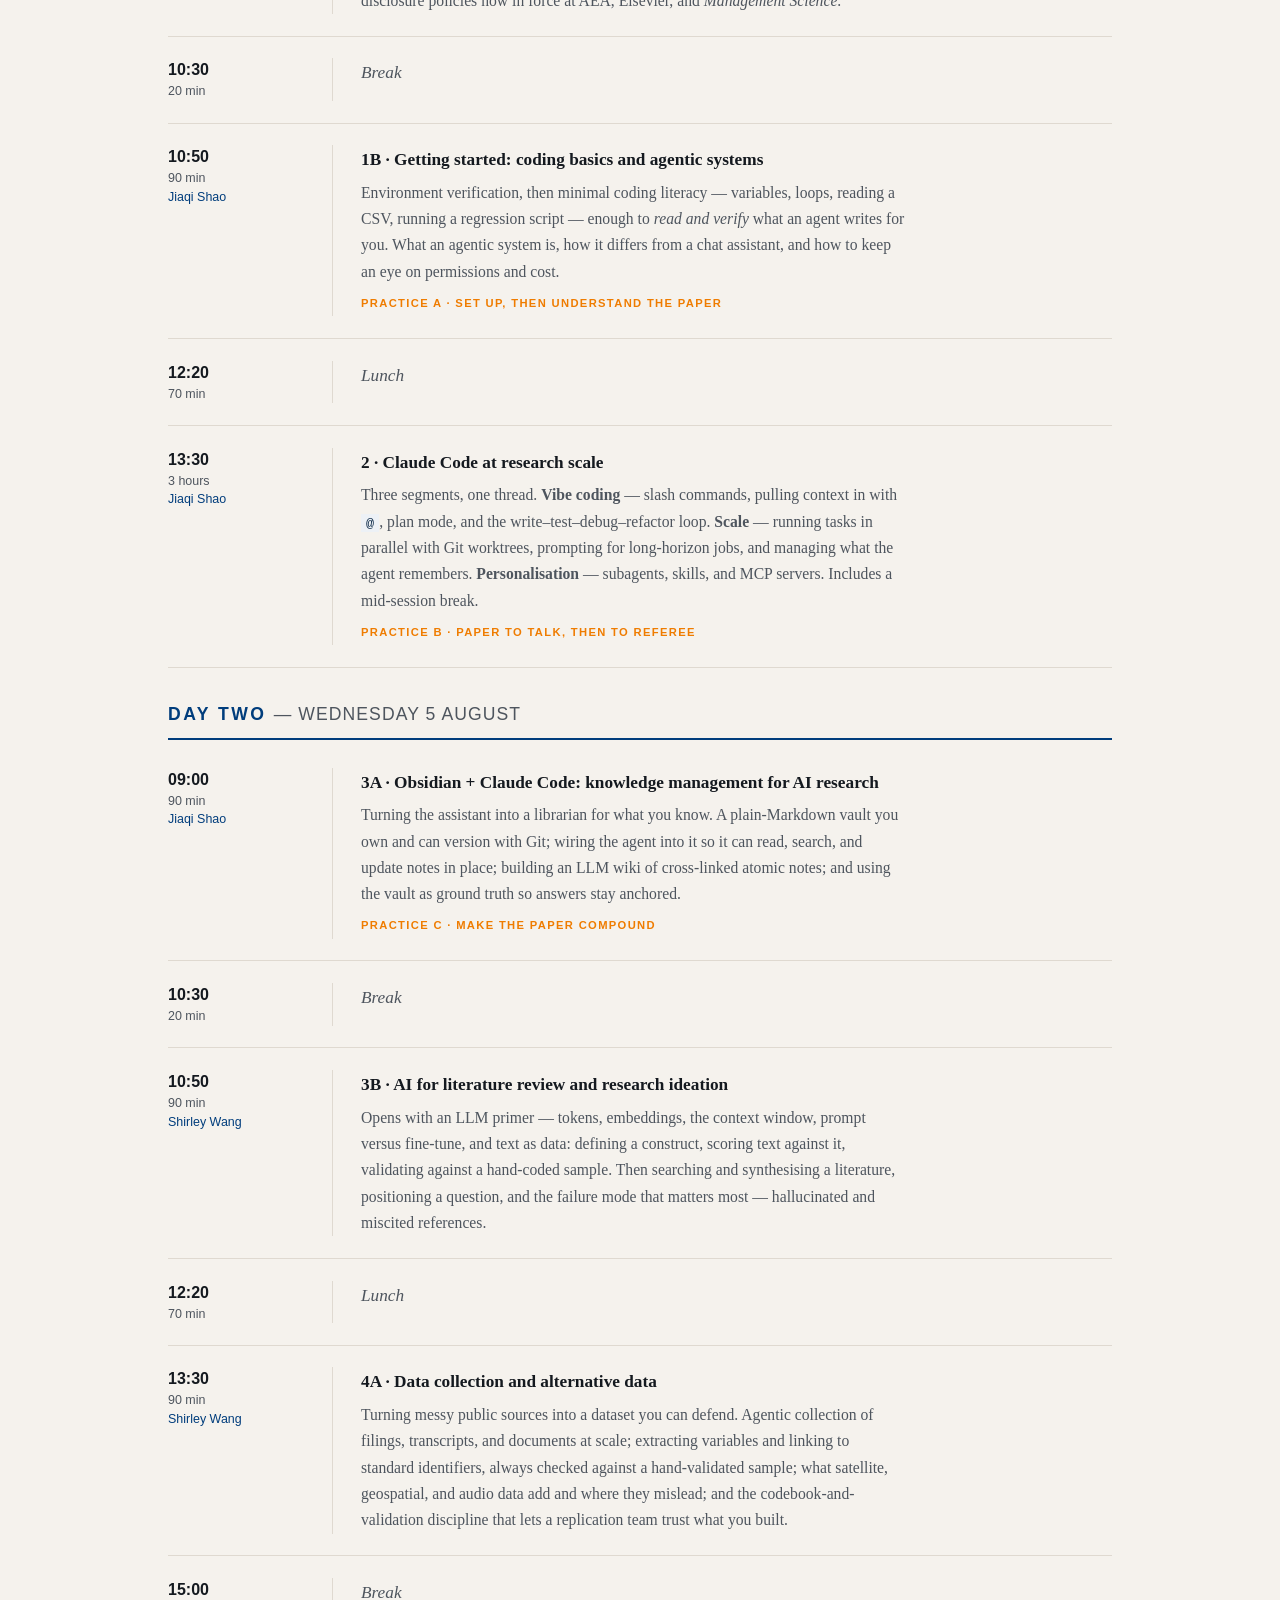
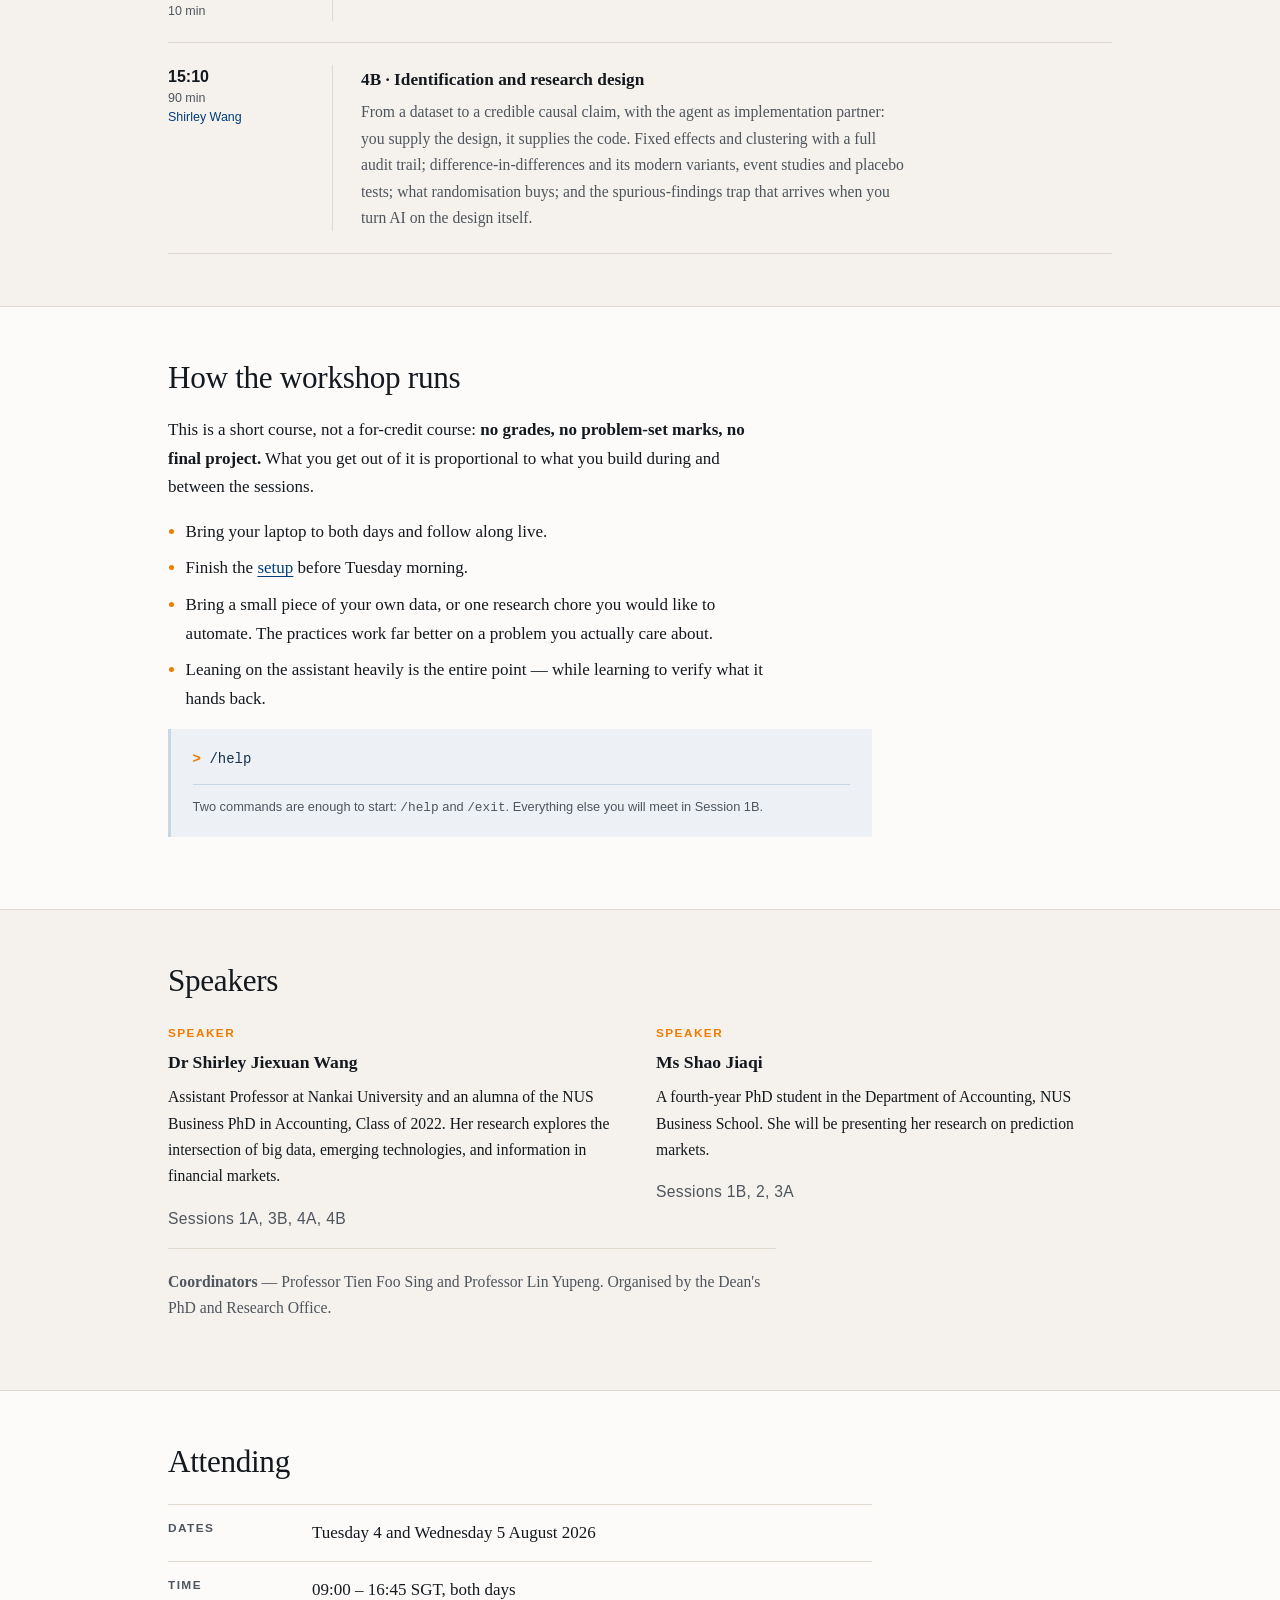
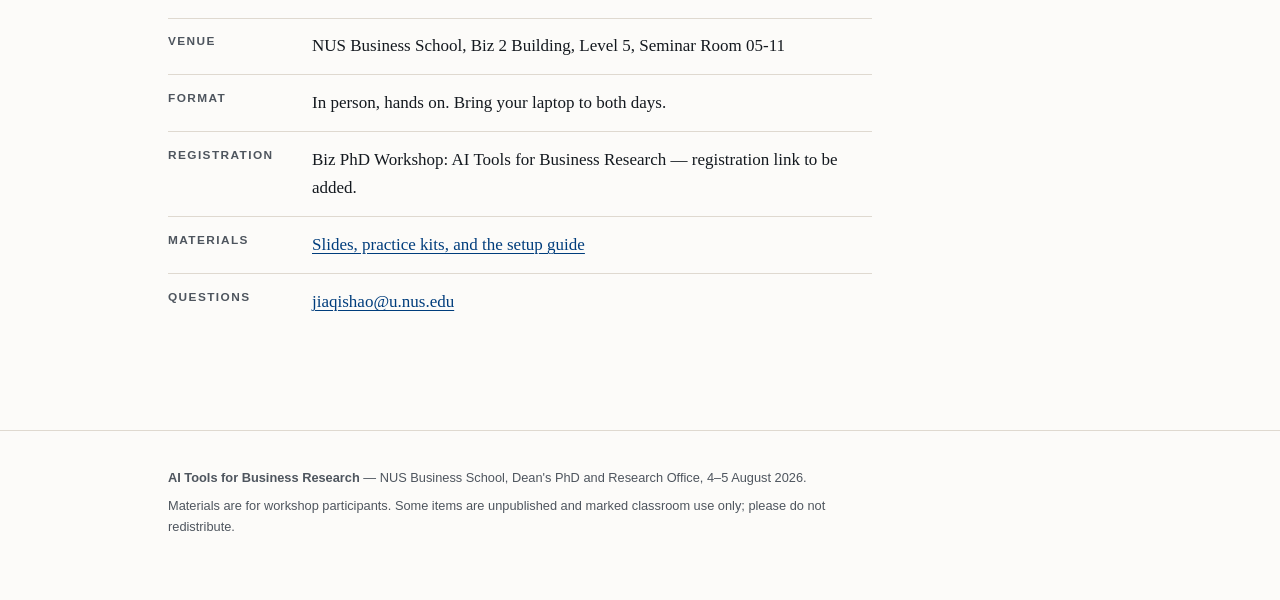
==== commit f08e2d2f: "fix(site): day window ends 16:45, matching the actual running order Day 1 ends 16:30 and Day 2 16:40" ====
--- a/index.html
+++ b/index.html
@@ -31,7 +31,7 @@
       <h1>AI Tools for <em>Business Research</em></h1>
       <p class="standfirst">Two days of hands-on training in which you build your own AI research
         ecosystem — and leave with a research companion that keeps learning from your work.</p>
-      <p class="facts"><strong>4 &amp; 5 August 2026</strong> · 09:00–17:00 SGT ·
+      <p class="facts"><strong>4 &amp; 5 August 2026</strong> · 09:00–16:45 SGT ·
         Biz 2, Level 5, Seminar Room 05-11 · Bring your laptop</p>
 
       <figure class="prompt">
@@ -289,7 +289,7 @@
         <dt>Dates</dt>
         <dd>Tuesday 4 and Wednesday 5 August 2026</dd>
         <dt>Time</dt>
-        <dd>09:00 – 17:00 SGT, both days</dd>
+        <dd>09:00 – 16:45 SGT, both days</dd>
         <dt>Venue</dt>
         <dd>NUS Business School, Biz 2 Building, Level 5, Seminar Room 05-11</dd>
         <dt>Format</dt>
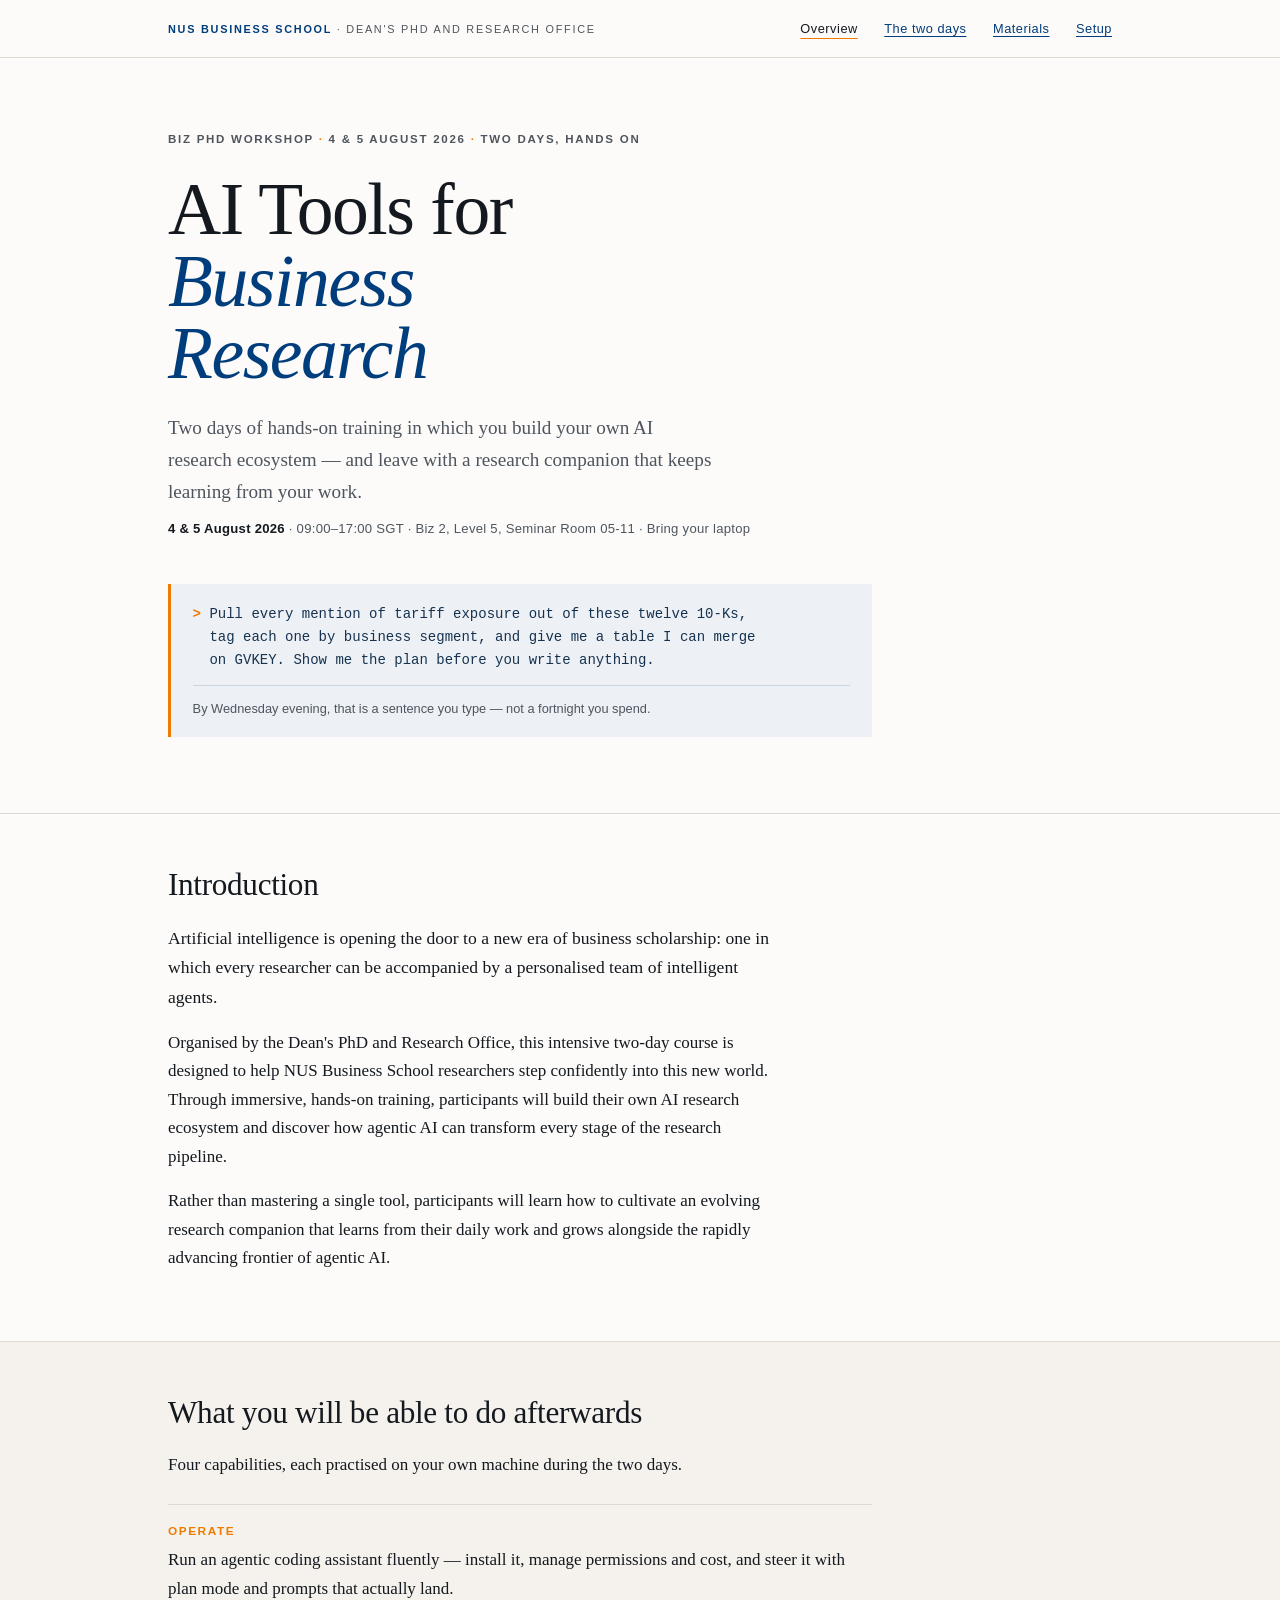
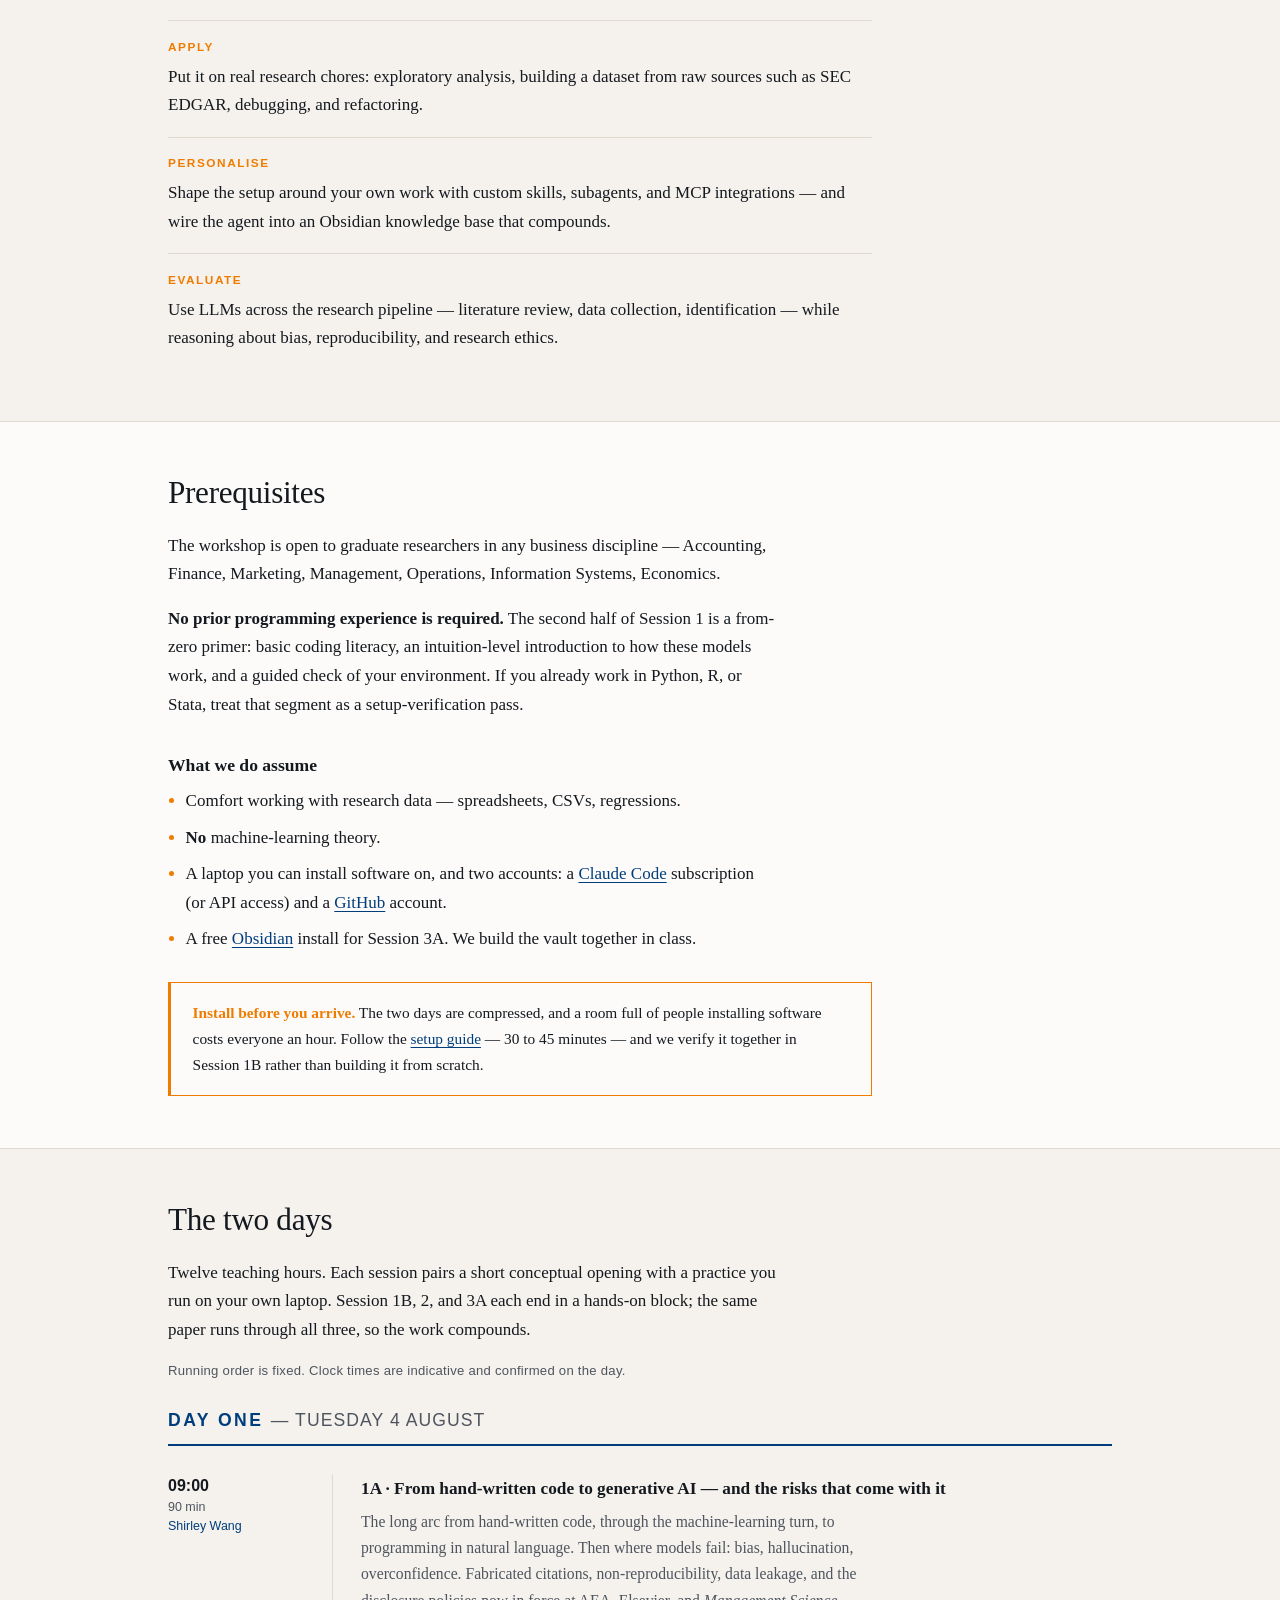
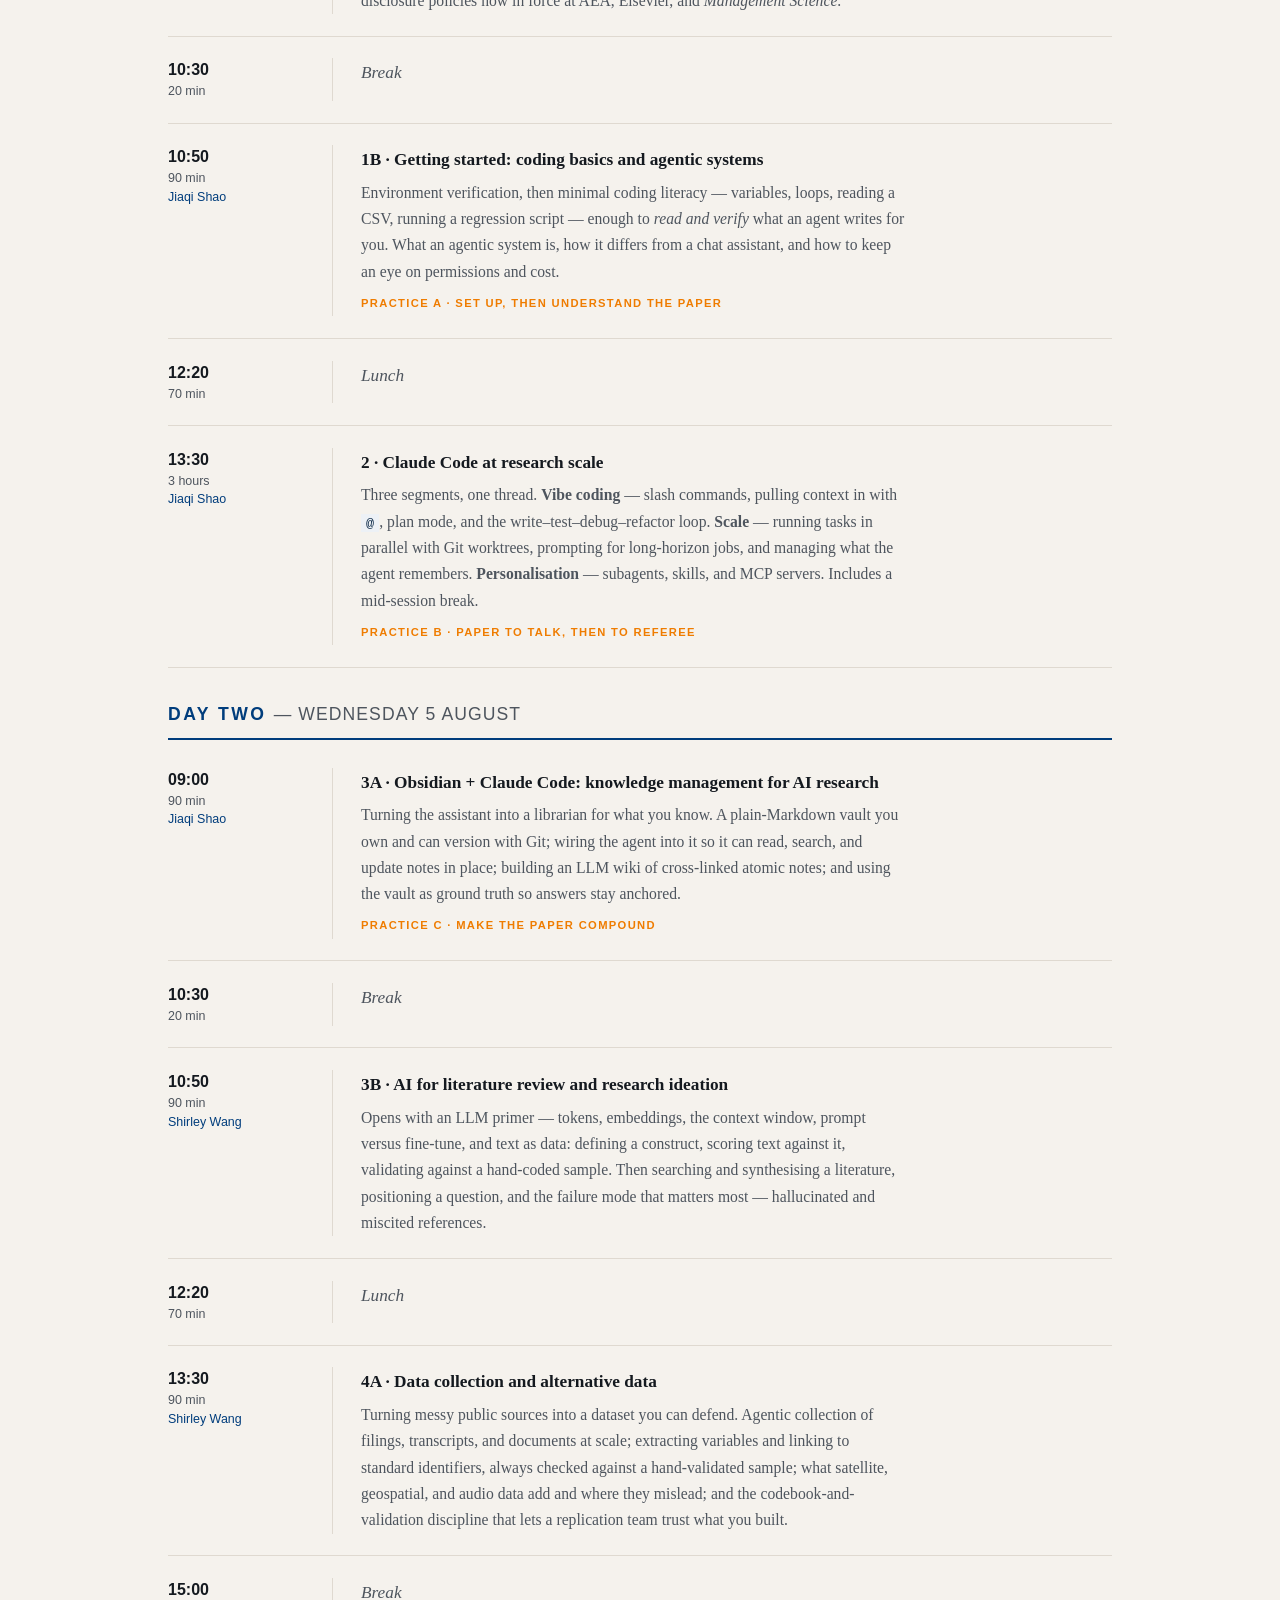
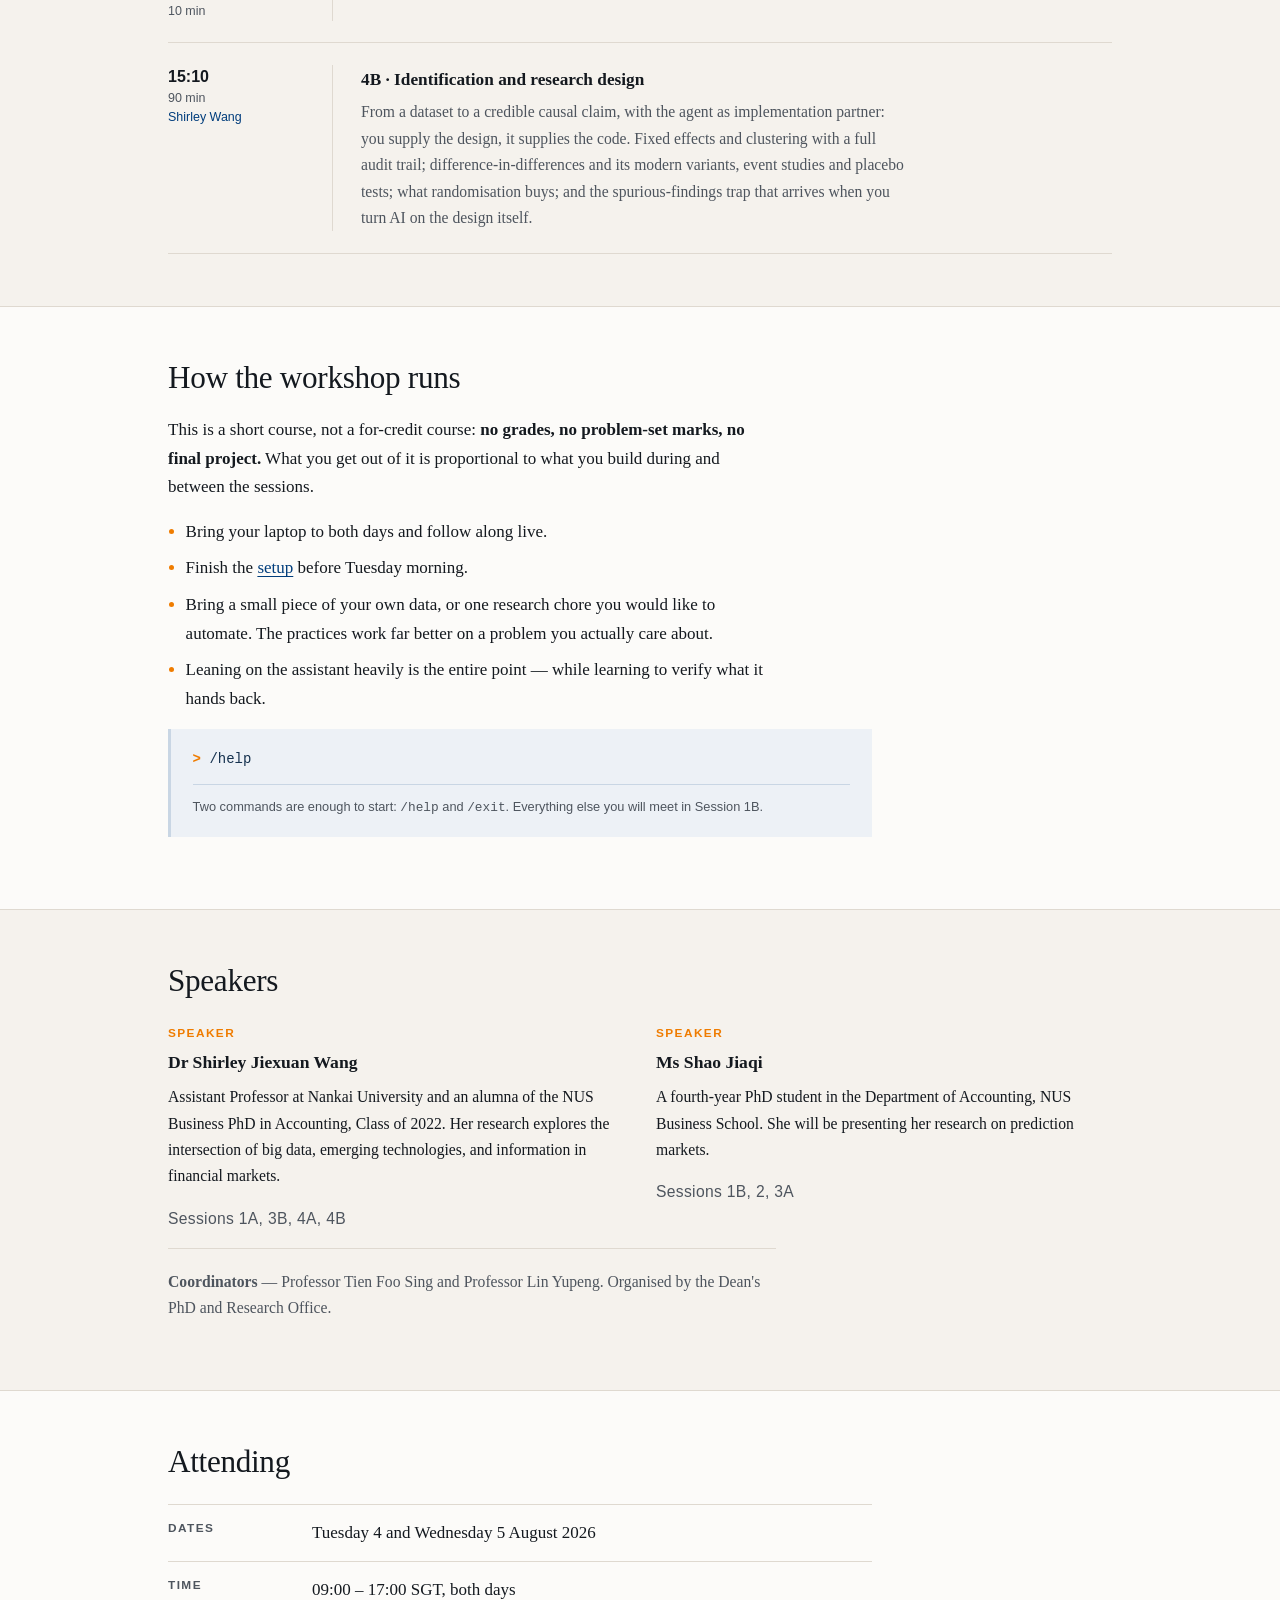
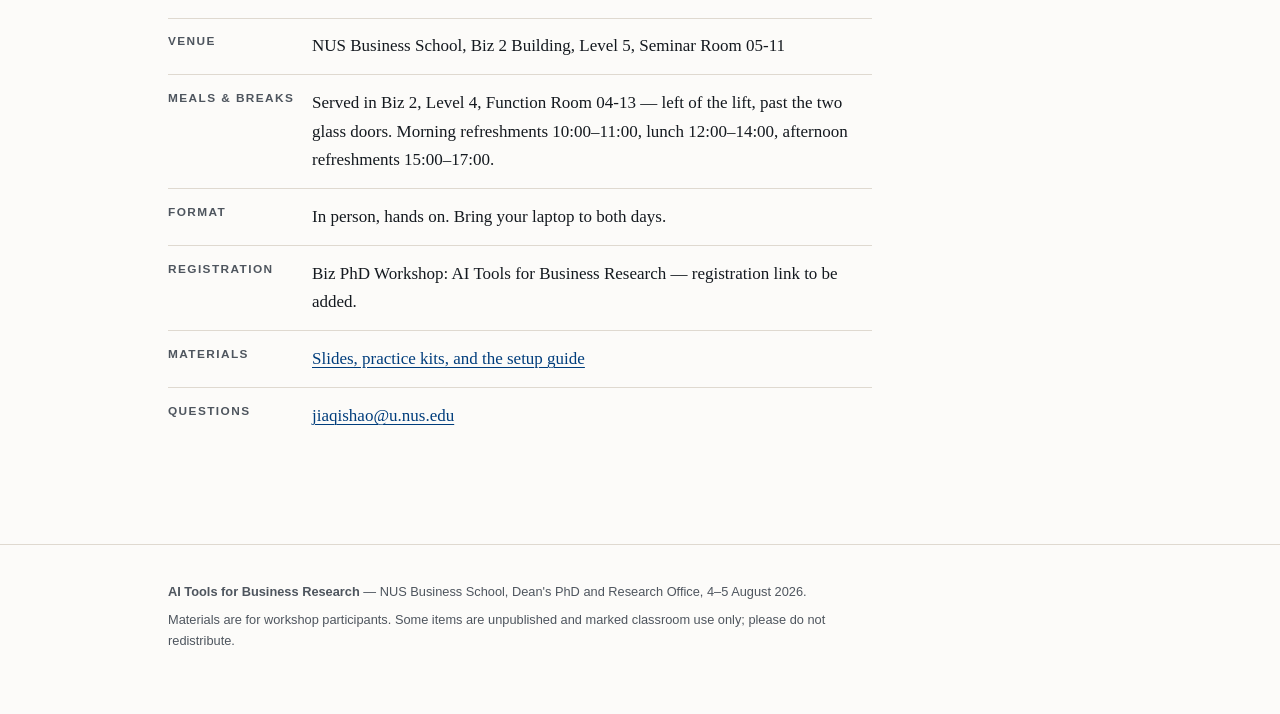
==== commit 1433c5ad: "fix(site): class runs 09:00–17:00; add meal venue and break times Per organiser: the day is 9–5. Rev" ====
--- a/index.html
+++ b/index.html
@@ -31,7 +31,7 @@
       <h1>AI Tools for <em>Business Research</em></h1>
       <p class="standfirst">Two days of hands-on training in which you build your own AI research
         ecosystem — and leave with a research companion that keeps learning from your work.</p>
-      <p class="facts"><strong>4 &amp; 5 August 2026</strong> · 09:00–16:45 SGT ·
+      <p class="facts"><strong>4 &amp; 5 August 2026</strong> · 09:00–17:00 SGT ·
         Biz 2, Level 5, Seminar Room 05-11 · Bring your laptop</p>
 
       <figure class="prompt">
@@ -289,9 +289,13 @@
         <dt>Dates</dt>
         <dd>Tuesday 4 and Wednesday 5 August 2026</dd>
         <dt>Time</dt>
-        <dd>09:00 – 16:45 SGT, both days</dd>
+        <dd>09:00 – 17:00 SGT, both days</dd>
         <dt>Venue</dt>
         <dd>NUS Business School, Biz 2 Building, Level 5, Seminar Room 05-11</dd>
+        <dt>Meals &amp; breaks</dt>
+        <dd>Served in Biz 2, Level 4, Function Room 04-13 — left of the lift, past the two
+          glass doors. Morning refreshments 10:00–11:00, lunch 12:00–14:00, afternoon
+          refreshments 15:00–17:00.</dd>
         <dt>Format</dt>
         <dd>In person, hands on. Bring your laptop to both days.</dd>
         <dt>Registration</dt>
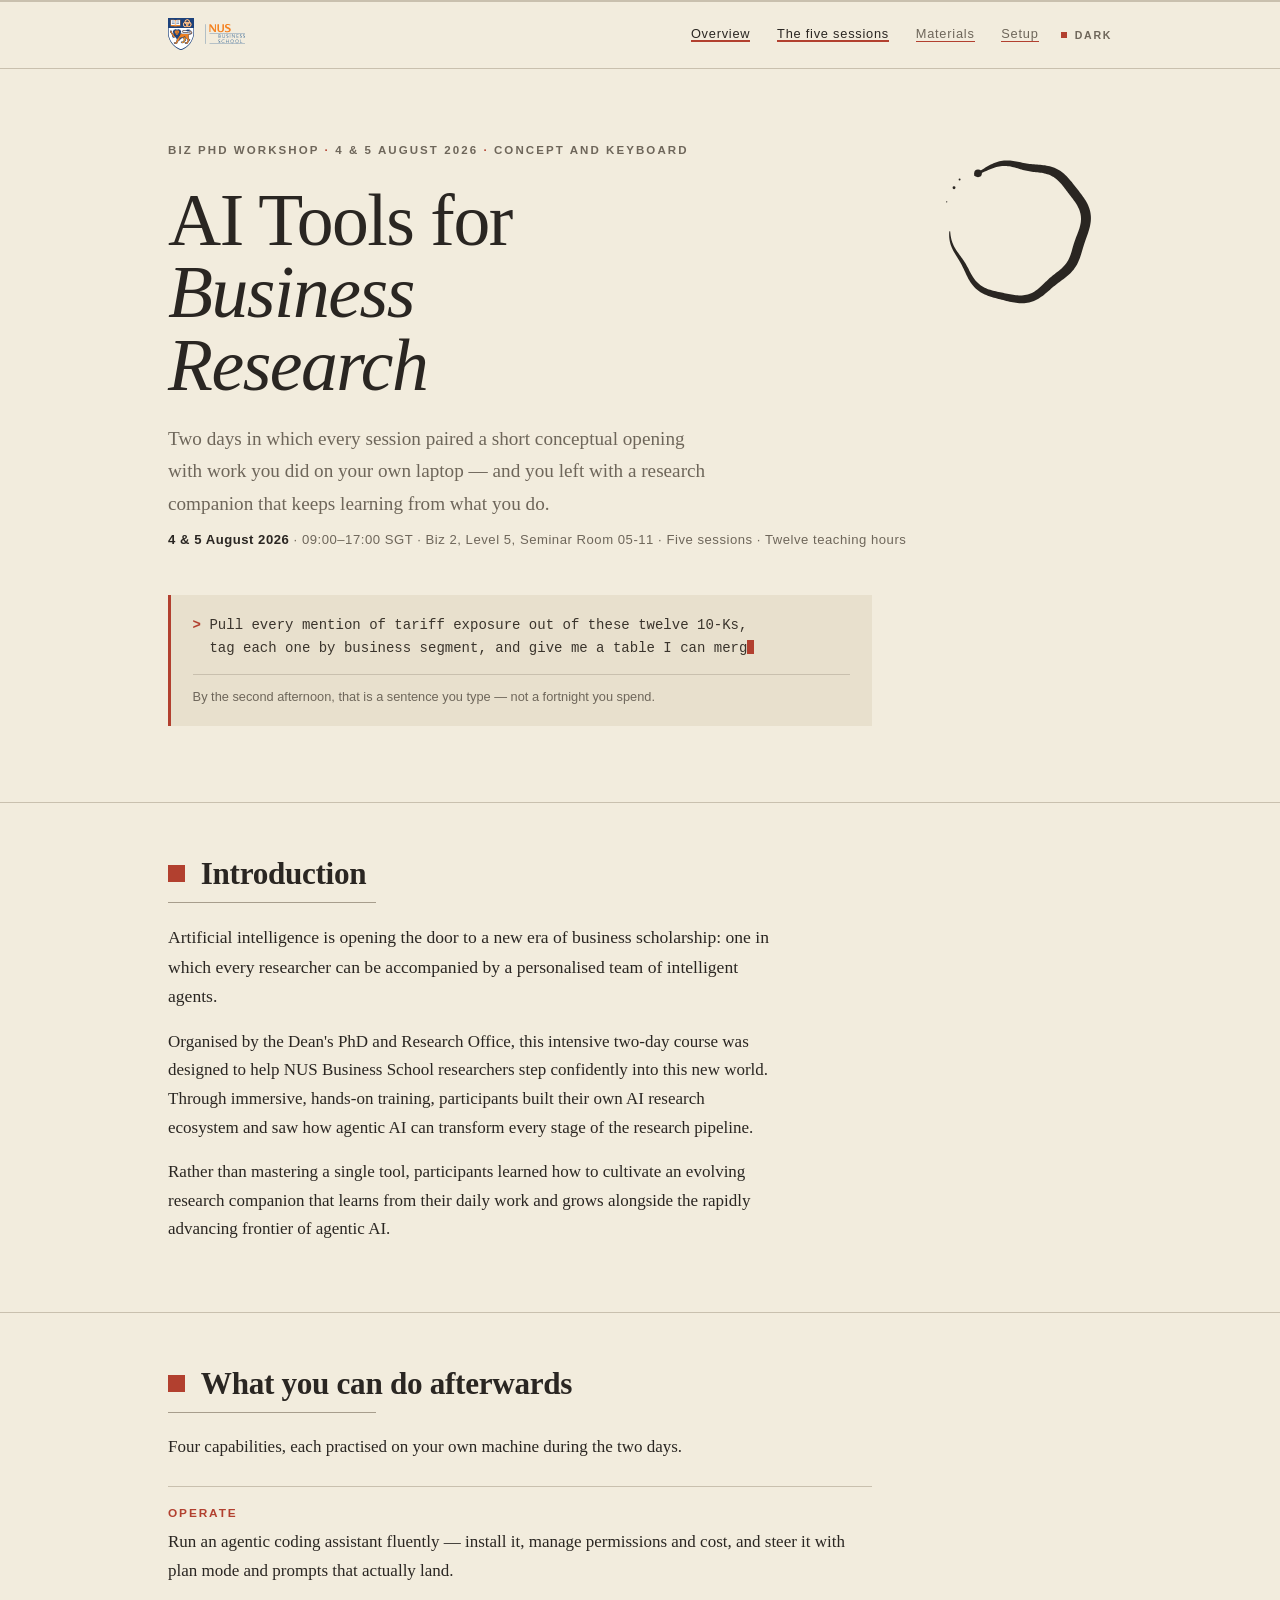
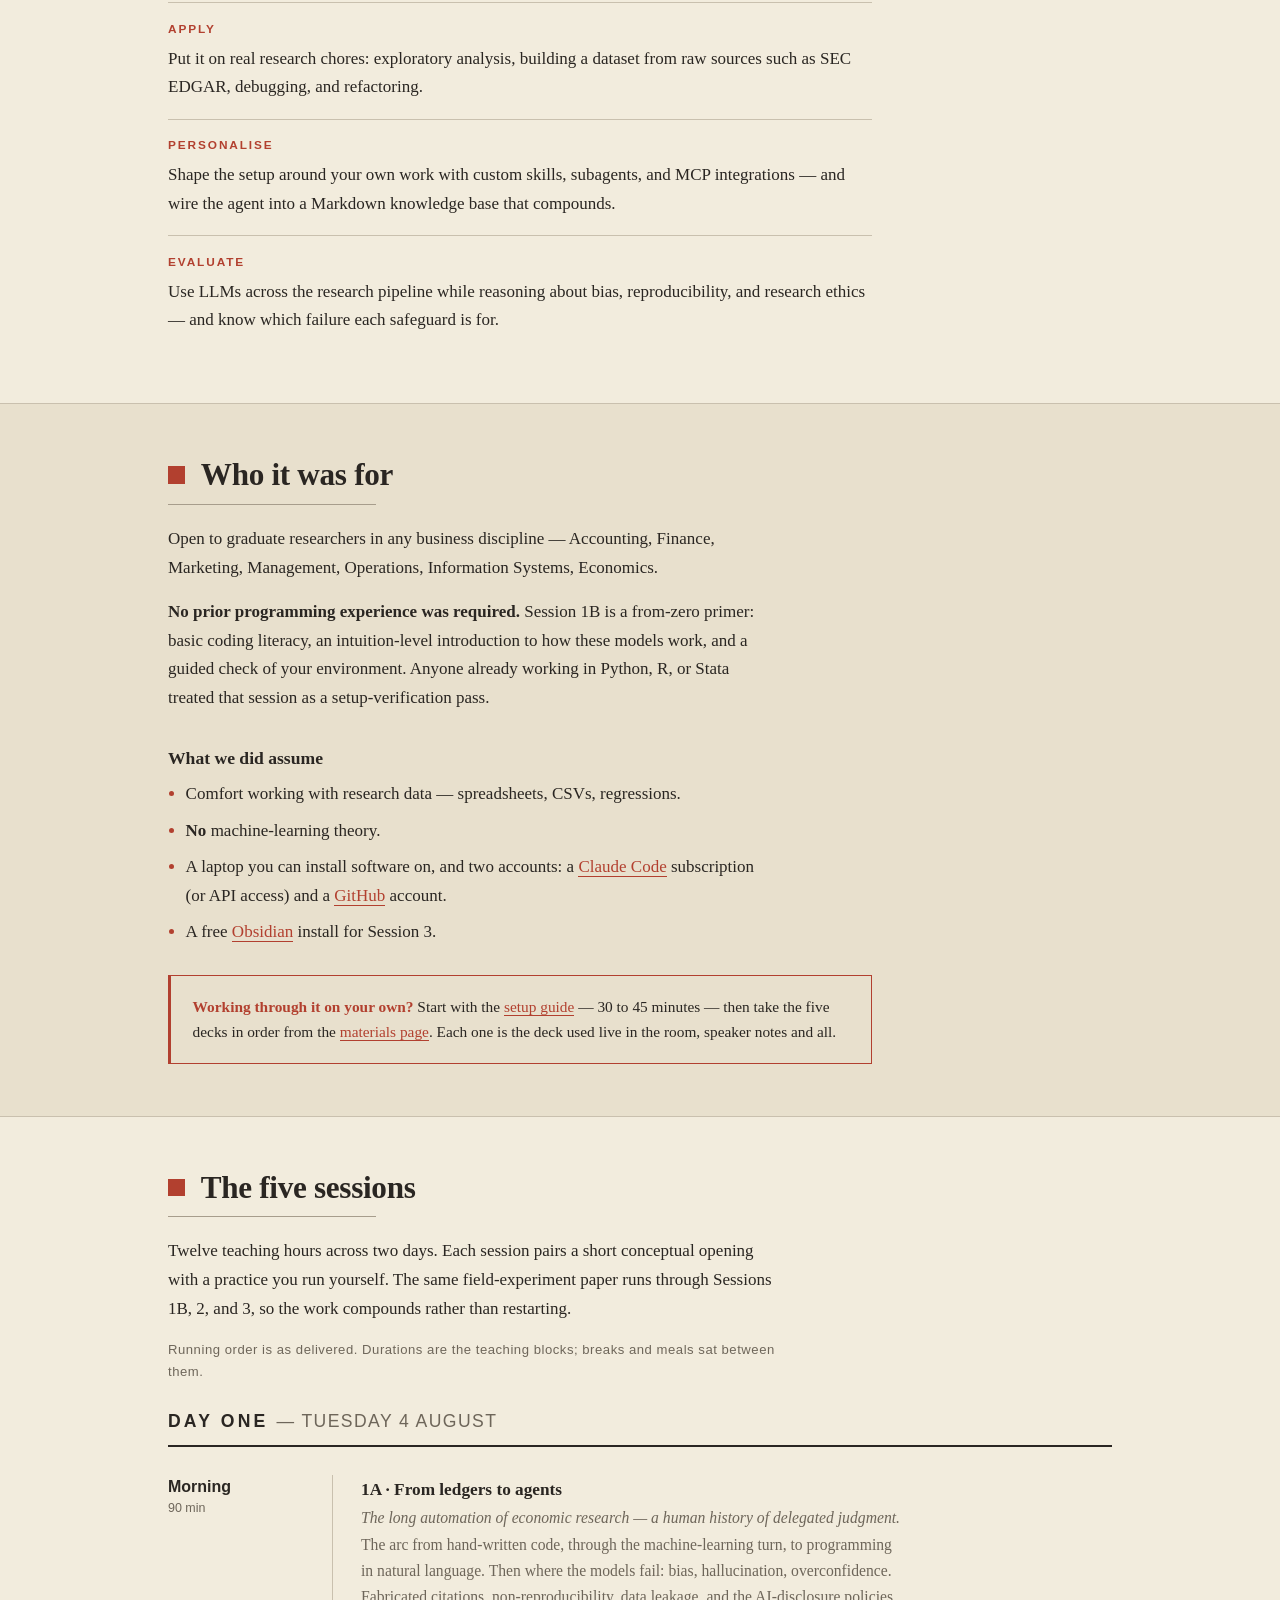
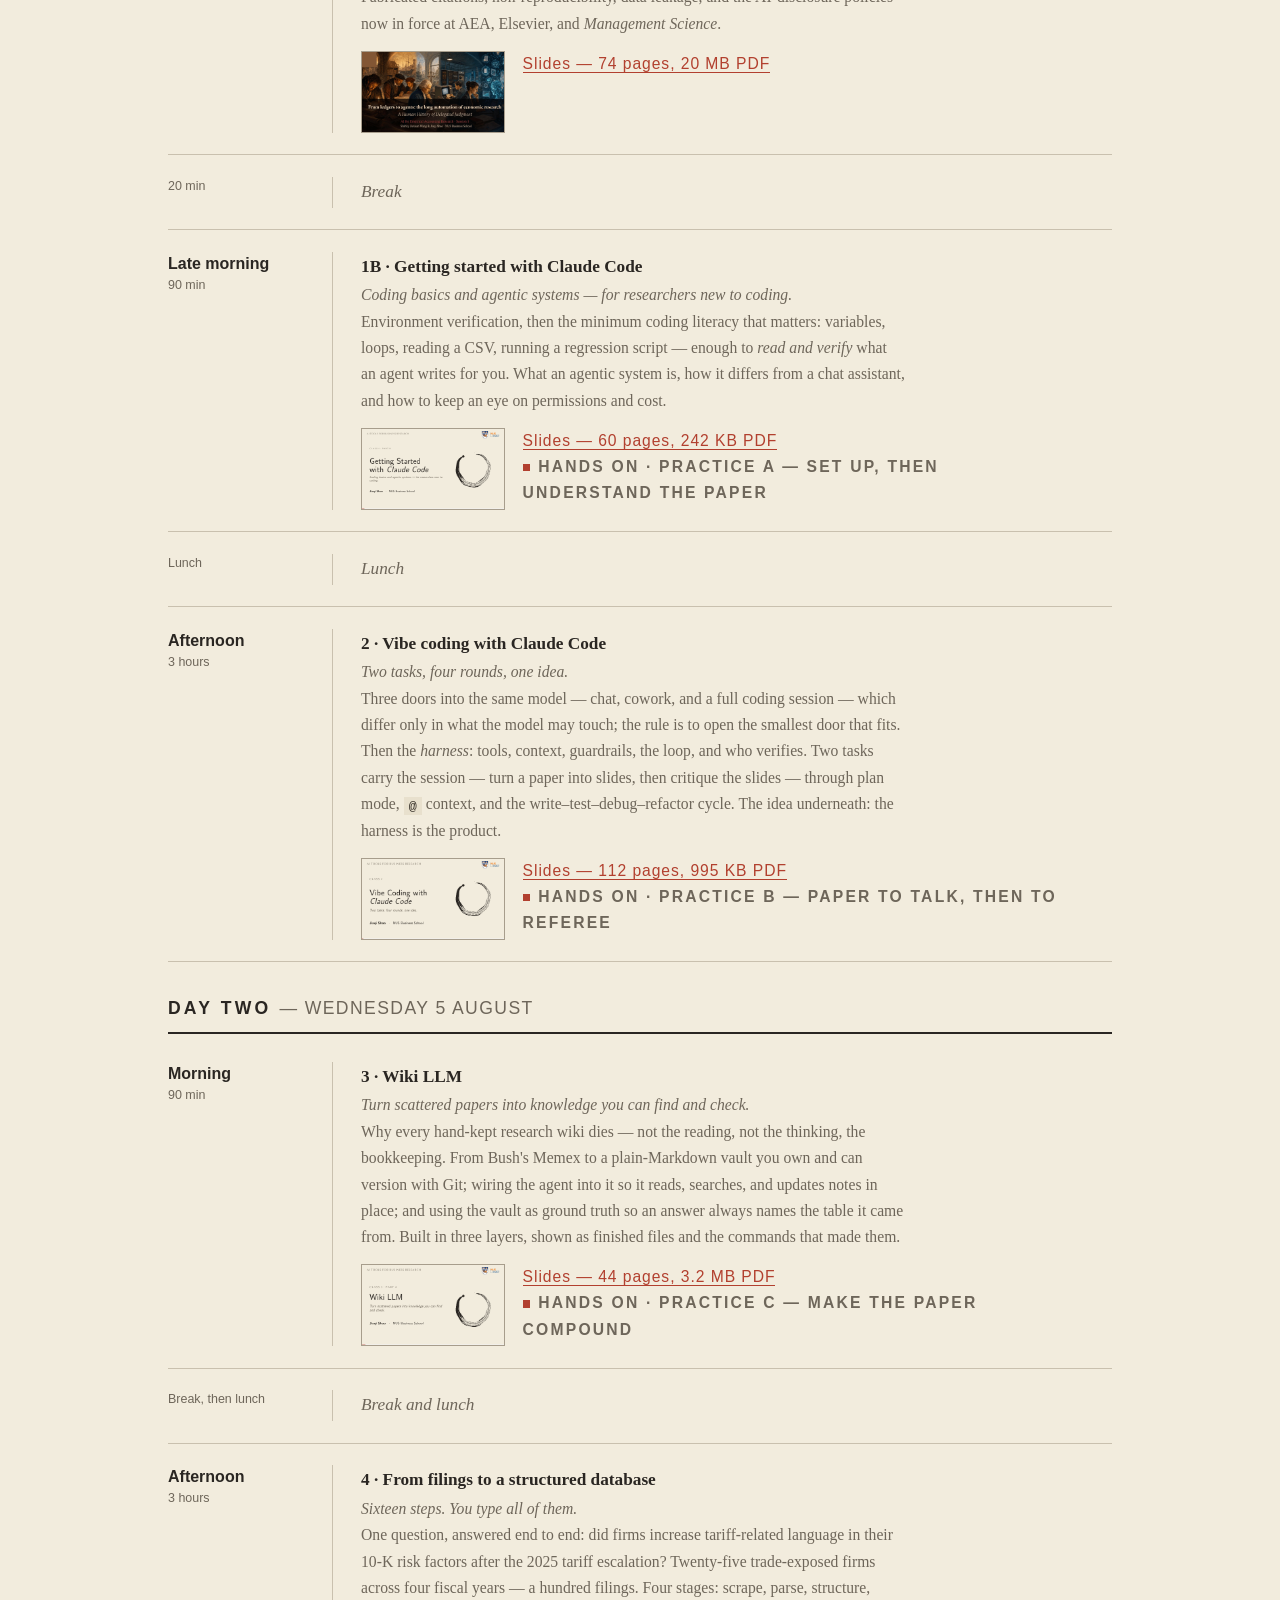
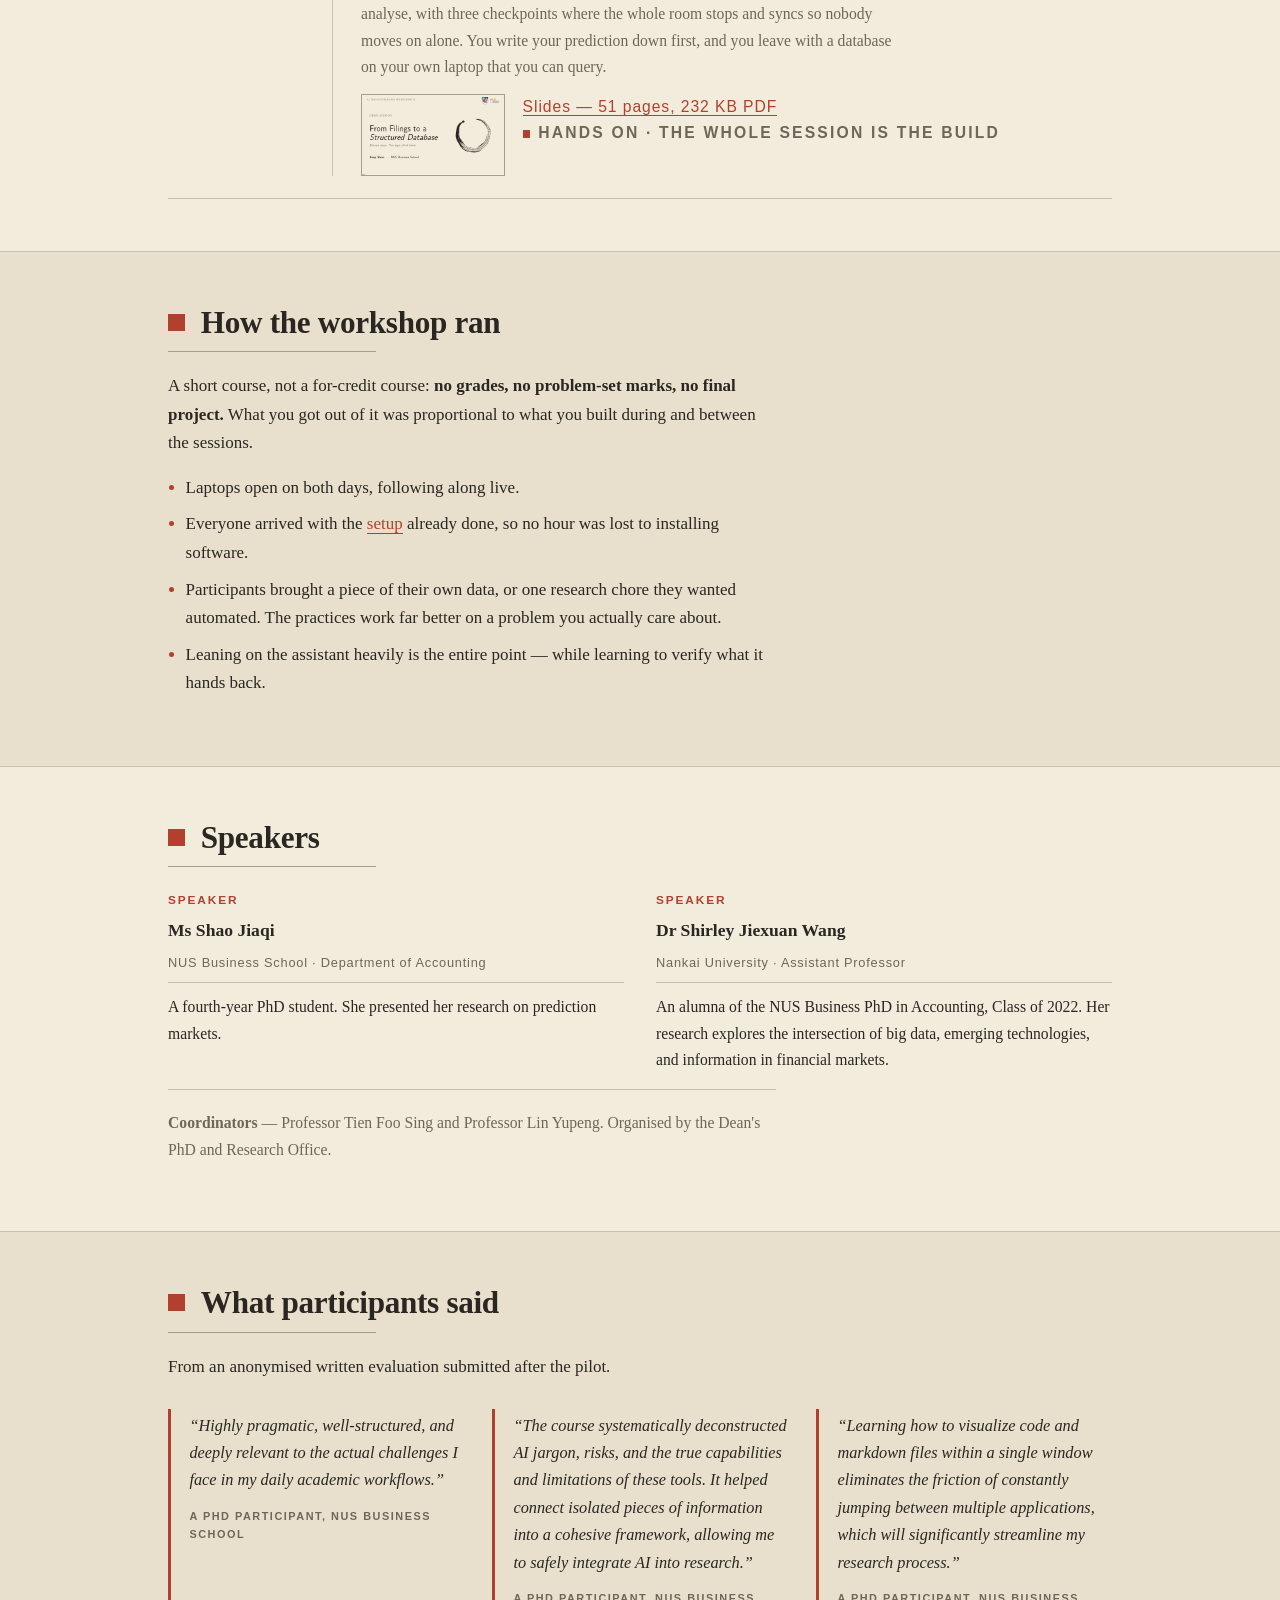
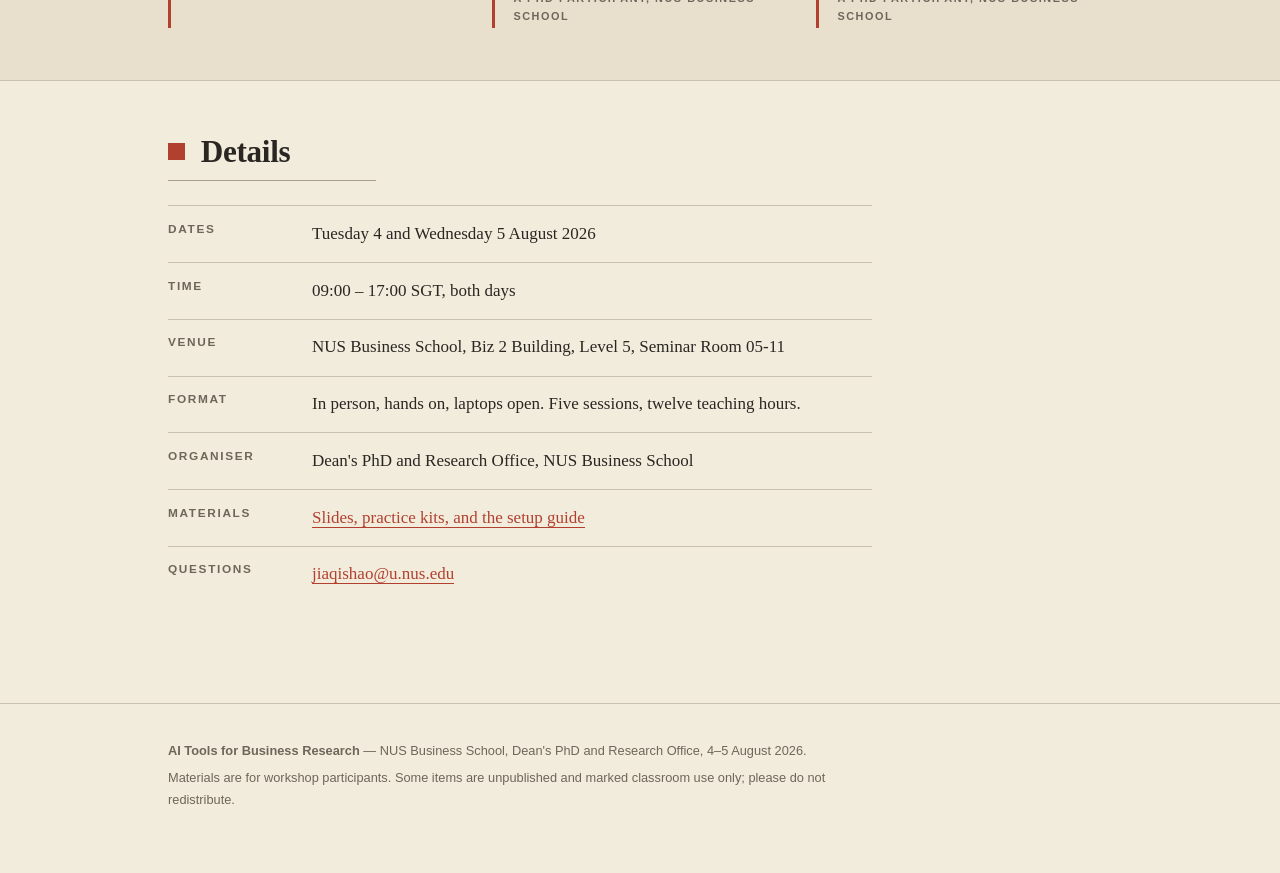
==== commit 10d73dac: "Rebuild the site in the slides' visual identity; five sessions as delivered The site was on NUS blue" ====
--- a/index.html
+++ b/index.html
@@ -4,22 +4,35 @@
 <meta charset="utf-8">
 <meta name="viewport" content="width=device-width, initial-scale=1">
 <title>AI Tools for Business Research — NUS Business School, 4–5 August 2026</title>
-<meta name="description" content="A two-day intensive workshop for NUS Business School PhD researchers. 4–5 August 2026, Biz 2 Seminar Room 05-11.">
+<meta name="description" content="A two-day hands-on workshop for NUS Business School PhD researchers. Five sessions, five decks, a practice block in every one. 4–5 August 2026, Biz 2 Seminar Room 05-11.">
+<script>
+/* restore the reader's ink choice before first paint, so there is no flash */
+try { var t = localStorage.getItem('ink');
+      if (t) document.documentElement.setAttribute('data-theme', t); } catch (e) {}
+</script>
 <link rel="stylesheet" href="assets/style.css">
+<script src="assets/site.js" defer></script>
 </head>
 <body>
 
 <a class="skip" href="#main">Skip to content</a>
+<div class="progress" aria-hidden="true"><i></i></div>
 
 <header class="masthead">
   <div class="shell">
-    <div class="crest">NUS Business School <span>· Dean's PhD and Research Office</span></div>
-    <nav class="nav" aria-label="Sections">
-      <a href="index.html" aria-current="page">Overview</a>
-      <a href="#days">The two days</a>
-      <a href="materials.html">Materials</a>
-      <a href="setup.html">Setup</a>
-    </nav>
+    <a class="lockup" href="index.html" aria-label="NUS Business School — AI Tools for Business Research">
+      <img class="lockup-crest" src="assets/nus_crest.svg" alt="" width="71" height="90">
+      <img class="lockup-word" src="assets/nusbiz_logo.svg" alt="NUS Business School" width="170" height="82">
+    </a>
+    <div class="mast-right">
+      <nav class="nav" aria-label="Sections">
+        <a href="index.html" aria-current="page">Overview</a>
+        <a href="#days">The five sessions</a>
+        <a href="materials.html">Materials</a>
+        <a href="setup.html">Setup</a>
+      </nav>
+      <button type="button" class="inktoggle" hidden>Dark</button>
+    </div>
   </div>
 </header>
 
@@ -27,41 +40,80 @@
 
   <section class="hero">
     <div class="shell">
-      <p class="eyebrow">Biz PhD Workshop <b>·</b> 4 &amp; 5 August 2026 <b>·</b> Two days, hands on</p>
+      <div class="enso" aria-hidden="true">
+<svg xmlns="http://www.w3.org/2000/svg" viewBox="0 0 200 200"
+     role="presentation" aria-hidden="true"
+     style="--len:376.6">
+  <defs>
+    <!-- the wipe: a thick stroke along the centreline, dashed for the draw-on -->
+    <mask id="ensoWipe" maskUnits="userSpaceOnUse" x="0" y="0" width="200" height="200">
+      <path class="wipe" d="M 56.34,44.12 L 57.77,43.39 L 59.19,42.67 L 60.59,41.96 L 61.99,41.24 L 63.37,40.52 L 64.75,39.80 L 66.12,39.08 L 67.50,38.35 L 68.87,37.63 L 70.25,36.92 L 71.64,36.23 L 73.04,35.56 L 74.46,34.92 L 75.90,34.31 L 77.35,33.75 L 78.82,33.24 L 80.31,32.78 L 81.82,32.40 L 83.35,32.08 L 84.89,31.83 L 86.44,31.66 L 87.99,31.56 L 89.55,31.54 L 91.11,31.59 L 92.67,31.70 L 94.22,31.87 L 95.76,32.10 L 97.28,32.38 L 98.80,32.69 L 100.29,33.03 L 101.77,33.39 L 103.24,33.75 L 104.69,34.12 L 106.14,34.48 L 107.57,34.82 L 109.00,35.14 L 110.43,35.44 L 111.86,35.70 L 113.29,35.94 L 114.74,36.15 L 116.20,36.34 L 117.67,36.50 L 119.16,36.64 L 120.66,36.78 L 122.18,36.92 L 123.72,37.06 L 125.27,37.22 L 126.83,37.40 L 128.40,37.62 L 129.96,37.88 L 131.53,38.19 L 133.08,38.56 L 134.62,39.00 L 136.14,39.50 L 137.63,40.08 L 139.09,40.72 L 140.51,41.45 L 141.89,42.24 L 143.23,43.10 L 144.52,44.03 L 145.77,45.02 L 146.97,46.06 L 148.13,47.15 L 149.25,48.28 L 150.33,49.45 L 151.39,50.64 L 152.41,51.85 L 153.41,53.08 L 154.40,54.32 L 155.37,55.56 L 156.34,56.81 L 157.30,58.06 L 158.27,59.31 L 159.24,60.57 L 160.21,61.83 L 161.19,63.09 L 162.16,64.36 L 163.14,65.65 L 164.11,66.95 L 165.07,68.26 L 166.01,69.60 L 166.92,70.97 L 167.80,72.37 L 168.63,73.79 L 169.41,75.25 L 170.13,76.74 L 170.78,78.26 L 171.35,79.81 L 171.83,81.39 L 172.23,82.99 L 172.53,84.62 L 172.73,86.26 L 172.84,87.91 L 172.86,89.57 L 172.79,91.22 L 172.62,92.88 L 172.38,94.53 L 172.07,96.16 L 171.69,97.78 L 171.26,99.38 L 170.78,100.96 L 170.27,102.52 L 169.74,104.05 L 169.19,105.57 L 168.64,107.06 L 168.09,108.54 L 167.55,110.01 L 167.03,111.46 L 166.52,112.90 L 166.03,114.34 L 165.56,115.77 L 165.11,117.20 L 164.68,118.64 L 164.25,120.07 L 163.83,121.51 L 163.41,122.96 L 162.99,124.40 L 162.54,125.84 L 162.08,127.28 L 161.58,128.72 L 161.05,130.14 L 160.47,131.54 L 159.84,132.93 L 159.16,134.29 L 158.42,135.63 L 157.63,136.92 L 156.77,138.19 L 155.87,139.41 L 154.91,140.59 L 153.89,141.73 L 152.84,142.83 L 151.74,143.88 L 150.62,144.90 L 149.46,145.88 L 148.29,146.84 L 147.11,147.77 L 145.91,148.68 L 144.72,149.58 L 143.53,150.47 L 142.34,151.37 L 141.17,152.27 L 140.00,153.18 L 138.85,154.12 L 137.71,155.07 L 136.57,156.04 L 135.44,157.04 L 134.31,158.07 L 133.17,159.11 L 132.03,160.17 L 130.87,161.24 L 129.69,162.31 L 128.49,163.39 L 127.26,164.45 L 126.00,165.49 L 124.70,166.50 L 123.36,167.47 L 121.99,168.38 L 120.58,169.24 L 119.12,170.03 L 117.64,170.74 L 116.12,171.37 L 114.57,171.92 L 112.99,172.37 L 111.39,172.73 L 109.77,173.00 L 108.14,173.19 L 106.51,173.29 L 104.87,173.31 L 103.23,173.25 L 101.60,173.13 L 99.97,172.96 L 98.35,172.73 L 96.74,172.46 L 95.14,172.16 L 93.56,171.84 L 91.98,171.50 L 90.41,171.15 L 88.85,170.79 L 87.30,170.43 L 85.74,170.08 L 84.19,169.72 L 82.64,169.35 L 81.09,168.99 L 79.54,168.62 L 77.99,168.24 L 76.44,167.83 L 74.90,167.41 L 73.36,166.95 L 71.83,166.45 L 70.31,165.90 L 68.82,165.30 L 67.34,164.65 L 65.90,163.93 L 64.50,163.14 L 63.13,162.28 L 61.81,161.35 L 60.54,160.35 L 59.33,159.29 L 58.17,158.16 L 57.07,156.97 L 56.03,155.72 L 55.05,154.43 L 54.13,153.10 L 53.26,151.73 L 52.43,150.35 L 51.65,148.94 L 50.91,147.53 L 50.19,146.12 L 49.50,144.72 L 48.82,143.33 L 48.15,141.95 L 47.47,140.60 L 46.79,139.26 L 46.10,137.95 L 45.39,136.66 L 44.66,135.39 L 43.90,134.14 L 43.13,132.90 L 42.33,131.67 L 41.52,130.45 L 40.69,129.22 L 39.85,127.99 L 39.01,126.74 L 38.17,125.48 L 37.35,124.21 L 36.55,122.91 L 35.78,121.58 L 35.05,120.23 L 34.37,118.85 L 33.74,117.45 L 33.17,116.01 L 32.66,114.56 L 32.22,113.08 L 31.85,111.59 L 31.55,110.08 L 31.32,108.55 L 31.15,107.02 L 31.05,105.49 L 31.00,103.95 L 31.00,102.41" stroke-width="16.5"/>
+    </mask>
+  </defs>
+  <g mask="url(#ensoWipe)">
+    <path class="stroke" d="M 56.09,43.80 L 57.33,42.81 L 58.66,41.93 L 59.99,41.07 L 61.33,40.22 L 62.67,39.38 L 64.01,38.54 L 65.36,37.70 L 66.71,36.86 L 68.07,36.03 L 69.45,35.22 L 70.84,34.42 L 72.24,33.64 L 73.67,32.90 L 75.12,32.20 L 76.59,31.54 L 78.09,30.93 L 79.61,30.39 L 81.15,29.91 L 82.72,29.51 L 84.30,29.17 L 85.89,28.92 L 87.50,28.74 L 89.11,28.64 L 90.73,28.61 L 92.34,28.65 L 93.95,28.76 L 95.56,28.92 L 97.15,29.13 L 98.74,29.38 L 100.31,29.66 L 101.86,29.96 L 103.41,30.27 L 104.95,30.59 L 106.47,30.90 L 107.99,31.20 L 109.51,31.48 L 111.03,31.73 L 112.55,31.97 L 114.08,32.17 L 115.62,32.36 L 117.17,32.52 L 118.74,32.66 L 120.33,32.78 L 121.93,32.91 L 123.55,33.03 L 125.19,33.16 L 126.84,33.32 L 128.50,33.50 L 130.17,33.72 L 131.84,33.99 L 133.51,34.31 L 135.16,34.69 L 136.81,35.14 L 138.43,35.67 L 140.02,36.27 L 141.58,36.94 L 143.10,37.69 L 144.59,38.52 L 146.02,39.42 L 147.42,40.39 L 148.76,41.42 L 150.07,42.51 L 151.32,43.65 L 152.54,44.83 L 153.72,46.05 L 154.86,47.30 L 155.98,48.57 L 157.07,49.87 L 158.14,51.17 L 159.20,52.49 L 160.25,53.81 L 161.30,55.14 L 162.35,56.47 L 163.39,57.80 L 164.44,59.14 L 165.49,60.49 L 166.54,61.85 L 167.59,63.23 L 168.62,64.62 L 169.65,66.03 L 170.65,67.47 L 171.62,68.93 L 172.55,70.43 L 173.44,71.96 L 174.27,73.52 L 175.03,75.11 L 175.73,76.74 L 176.34,78.40 L 176.86,80.09 L 177.29,81.80 L 177.62,83.54 L 177.86,85.29 L 178.00,87.05 L 178.04,88.82 L 177.98,90.60 L 177.84,92.37 L 177.61,94.13 L 177.30,95.88 L 176.93,97.62 L 176.51,99.33 L 176.03,101.03 L 175.52,102.70 L 174.98,104.36 L 174.42,105.99 L 173.86,107.60 L 173.30,109.19 L 172.74,110.77 L 172.19,112.34 L 171.66,113.90 L 171.14,115.45 L 170.64,116.99 L 170.16,118.54 L 169.68,120.08 L 169.22,121.63 L 168.76,123.17 L 168.29,124.72 L 167.82,126.27 L 167.32,127.82 L 166.80,129.36 L 166.25,130.89 L 165.66,132.41 L 165.02,133.92 L 164.32,135.40 L 163.58,136.85 L 162.77,138.28 L 161.90,139.66 L 160.98,141.01 L 159.99,142.32 L 158.95,143.58 L 157.86,144.80 L 156.73,145.98 L 155.55,147.11 L 154.34,148.20 L 153.10,149.25 L 151.83,150.27 L 150.56,151.27 L 149.27,152.24 L 147.99,153.20 L 146.70,154.15 L 145.42,155.10 L 144.15,156.05 L 142.89,157.02 L 141.63,157.99 L 140.39,158.99 L 139.15,160.00 L 137.92,161.04 L 136.69,162.10 L 135.45,163.17 L 134.20,164.26 L 132.94,165.35 L 131.66,166.45 L 130.35,167.54 L 129.02,168.62 L 127.66,169.67 L 126.25,170.69 L 124.82,171.67 L 123.34,172.59 L 121.83,173.45 L 120.27,174.23 L 118.69,174.94 L 117.06,175.57 L 115.41,176.10 L 113.74,176.54 L 112.04,176.89 L 110.33,177.14 L 108.60,177.31 L 106.87,177.38 L 105.14,177.38 L 103.41,177.30 L 101.68,177.15 L 99.97,176.94 L 98.26,176.67 L 96.57,176.37 L 94.88,176.03 L 93.21,175.67 L 91.56,175.28 L 89.91,174.89 L 88.27,174.48 L 86.64,174.07 L 85.01,173.66 L 83.39,173.25 L 81.77,172.83 L 80.16,172.41 L 78.54,171.98 L 76.93,171.54 L 75.32,171.07 L 73.72,170.58 L 72.12,170.06 L 70.54,169.49 L 68.97,168.88 L 67.43,168.22 L 65.91,167.49 L 64.42,166.70 L 62.97,165.84 L 61.57,164.92 L 60.22,163.92 L 58.91,162.85 L 57.67,161.71 L 56.48,160.50 L 55.36,159.24 L 54.30,157.92 L 53.30,156.55 L 52.35,155.15 L 51.47,153.71 L 50.63,152.25 L 49.84,150.78 L 49.09,149.29 L 48.37,147.81 L 47.67,146.33 L 47.00,144.87 L 46.33,143.42 L 45.66,142.00 L 44.99,140.60 L 44.31,139.22 L 43.61,137.86 L 42.89,136.52 L 42.16,135.20 L 41.41,133.90 L 40.63,132.60 L 39.84,131.32 L 39.04,130.03 L 38.24,128.74 L 37.43,127.43 L 36.63,126.12 L 35.85,124.79 L 35.09,123.43 L 34.36,122.06 L 33.68,120.66 L 33.05,119.23 L 32.47,117.78 L 31.95,116.31 L 31.51,114.81 L 31.13,113.29 L 30.83,111.76 L 30.60,110.22 L 30.44,108.66 L 30.36,107.10 L 30.35,105.54 L 30.41,103.98 L 30.59,102.42 L 31.41,102.40 L 31.59,103.91 L 31.75,105.43 L 31.95,106.94 L 32.20,108.44 L 32.51,109.94 L 32.88,111.41 L 33.31,112.87 L 33.81,114.31 L 34.38,115.72 L 35.00,117.11 L 35.68,118.47 L 36.42,119.80 L 37.20,121.11 L 38.01,122.38 L 38.85,123.63 L 39.71,124.85 L 40.58,126.05 L 41.46,127.24 L 42.33,128.41 L 43.19,129.58 L 44.03,130.74 L 44.85,131.91 L 45.65,133.08 L 46.42,134.27 L 47.17,135.47 L 47.89,136.69 L 48.60,137.93 L 49.28,139.20 L 49.96,140.48 L 50.64,141.79 L 51.32,143.11 L 52.01,144.44 L 52.72,145.77 L 53.46,147.11 L 54.23,148.44 L 55.04,149.75 L 55.90,151.04 L 56.81,152.30 L 57.77,153.52 L 58.79,154.69 L 59.86,155.81 L 60.99,156.87 L 62.17,157.86 L 63.41,158.79 L 64.69,159.65 L 66.02,160.43 L 67.38,161.15 L 68.78,161.80 L 70.21,162.39 L 71.66,162.92 L 73.12,163.40 L 74.60,163.83 L 76.08,164.23 L 77.57,164.59 L 79.06,164.93 L 80.55,165.26 L 82.03,165.57 L 83.51,165.88 L 84.99,166.18 L 86.47,166.49 L 87.95,166.80 L 89.43,167.11 L 90.92,167.41 L 92.40,167.72 L 93.90,168.02 L 95.40,168.30 L 96.92,168.56 L 98.44,168.79 L 99.97,168.98 L 101.51,169.12 L 103.05,169.21 L 104.60,169.24 L 106.14,169.19 L 107.69,169.07 L 109.22,168.86 L 110.74,168.57 L 112.24,168.20 L 113.72,167.73 L 115.17,167.18 L 116.59,166.54 L 117.98,165.82 L 119.33,165.03 L 120.64,164.18 L 121.91,163.27 L 123.14,162.30 L 124.33,161.31 L 125.49,160.28 L 126.62,159.23 L 127.72,158.18 L 128.79,157.13 L 129.85,156.08 L 130.89,155.05 L 131.93,154.04 L 132.96,153.05 L 133.99,152.09 L 135.02,151.15 L 136.07,150.24 L 137.12,149.35 L 138.19,148.49 L 139.27,147.64 L 140.36,146.79 L 141.45,145.96 L 142.55,145.12 L 143.65,144.27 L 144.75,143.40 L 145.83,142.52 L 146.90,141.60 L 147.94,140.66 L 148.95,139.68 L 149.92,138.66 L 150.86,137.60 L 151.74,136.50 L 152.57,135.36 L 153.35,134.18 L 154.07,132.97 L 154.74,131.73 L 155.35,130.46 L 155.92,129.17 L 156.44,127.86 L 156.91,126.54 L 157.35,125.21 L 157.76,123.87 L 158.16,122.53 L 158.53,121.19 L 158.91,119.85 L 159.28,118.52 L 159.67,117.19 L 160.06,115.87 L 160.48,114.55 L 160.92,113.23 L 161.38,111.90 L 161.86,110.57 L 162.37,109.24 L 162.89,107.89 L 163.42,106.53 L 163.96,105.15 L 164.50,103.75 L 165.03,102.33 L 165.54,100.89 L 166.01,99.42 L 166.45,97.94 L 166.83,96.44 L 167.16,94.92 L 167.41,93.39 L 167.59,91.85 L 167.69,90.31 L 167.69,88.76 L 167.61,87.23 L 167.43,85.70 L 167.16,84.19 L 166.80,82.69 L 166.36,81.22 L 165.83,79.78 L 165.23,78.37 L 164.56,76.98 L 163.83,75.63 L 163.05,74.30 L 162.22,73.01 L 161.37,71.74 L 160.49,70.50 L 159.60,69.27 L 158.70,68.06 L 157.79,66.87 L 156.88,65.69 L 155.98,64.51 L 155.08,63.33 L 154.19,62.16 L 153.31,60.99 L 152.42,59.81 L 151.54,58.63 L 150.65,57.46 L 149.76,56.29 L 148.84,55.13 L 147.91,53.97 L 146.95,52.84 L 145.96,51.73 L 144.94,50.66 L 143.88,49.62 L 142.77,48.62 L 141.62,47.67 L 140.43,46.79 L 139.19,45.96 L 137.91,45.20 L 136.59,44.51 L 135.24,43.88 L 133.85,43.33 L 132.43,42.85 L 131.00,42.43 L 129.55,42.07 L 128.09,41.77 L 126.62,41.51 L 125.16,41.30 L 123.70,41.11 L 122.25,40.95 L 120.82,40.80 L 119.40,40.66 L 117.99,40.50 L 116.60,40.34 L 115.23,40.16 L 113.86,39.95 L 112.51,39.71 L 111.17,39.44 L 109.83,39.14 L 108.49,38.80 L 107.15,38.44 L 105.80,38.05 L 104.44,37.65 L 103.07,37.23 L 101.68,36.81 L 100.28,36.40 L 98.85,36.00 L 97.41,35.63 L 95.96,35.29 L 94.48,34.99 L 93.00,34.75 L 91.50,34.56 L 90.00,34.44 L 88.49,34.38 L 86.98,34.40 L 85.48,34.49 L 83.98,34.65 L 82.49,34.88 L 81.01,35.18 L 79.55,35.54 L 78.10,35.96 L 76.67,36.42 L 75.25,36.93 L 73.84,37.47 L 72.45,38.04 L 71.06,38.63 L 69.67,39.23 L 68.28,39.84 L 66.89,40.45 L 65.49,41.06 L 64.08,41.66 L 62.65,42.26 L 61.19,42.85 L 59.72,43.42 L 58.20,43.98 L 56.60,44.45 Z"/>
+    <circle class="stroke" cx="60.42" cy="42.04" r="4.01"/>
+    <g class="fw-group" fill="none" stroke-linecap="round">
+    <path class="fw" d="M 91.33,33.22 L 92.97,33.39 L 94.61,33.63 L 96.23,33.93 L 97.83,34.27 L 99.41,34.66 L 100.98,35.07 L 102.52,35.49 L 104.05,35.92 L 105.56,36.34 L 107.06,36.74" stroke-width="0.53"/>
+    <path class="fw" d="M 109.41,36.52 L 111.75,37.00 L 114.10,37.39 L 116.48,37.71 L 118.90,37.97 L 121.37,38.20 L 123.88,38.45 L 126.42,38.74 L 128.97,39.14 L 131.52,39.66 L 134.04,40.36" stroke-width="0.66"/>
+    <path class="fw" d="M 132.67,39.03 L 135.34,39.82 L 137.93,40.83 L 140.42,42.07 L 142.78,43.52 L 145.00,45.18 L 147.09,47.01 L 149.05,48.97 L 150.90,51.03 L 152.66,53.15 L 154.37,55.32" stroke-width="0.75"/>
+    <path class="fw" d="M 145.00,47.11 L 146.44,48.44 L 147.81,49.84 L 149.13,51.29 L 150.39,52.79 L 151.62,54.30 L 152.83,55.84 L 154.01,57.38 L 155.19,58.92 L 156.37,60.47 L 157.56,62.02" stroke-width="0.78"/>
+    <path class="fw" d="M 163.40,67.97 L 164.83,69.98 L 166.21,72.06 L 167.49,74.20 L 168.65,76.42 L 169.65,78.72 L 170.47,81.08 L 171.08,83.50 L 171.48,85.97 L 171.64,88.47 L 171.59,90.98" stroke-width="0.83"/>
+    <path class="fw" d="M 168.16,79.35 L 169.05,82.06 L 169.67,84.85 L 169.98,87.69 L 169.99,90.56 L 169.72,93.42 L 169.20,96.25 L 168.48,99.03 L 167.62,101.75 L 166.67,104.40 L 165.69,106.98" stroke-width="0.84"/>
+    <path class="fw" d="M 166.29,108.42 L 165.52,110.47 L 164.79,112.51 L 164.10,114.53 L 163.46,116.54 L 162.85,118.56 L 162.26,120.59 L 161.68,122.62 L 161.08,124.66 L 160.43,126.69 L 159.73,128.71" stroke-width="0.83"/>
+    <path class="fw" d="M 163.73,119.45 L 163.16,121.41 L 162.59,123.38 L 162.00,125.35 L 161.36,127.31 L 160.67,129.26 L 159.90,131.19 L 159.03,133.07 L 158.07,134.91 L 156.99,136.69 L 155.81,138.40" stroke-width="0.82"/>
+    <path class="fw" d="M 150.13,142.37 L 148.17,144.12 L 146.14,145.76 L 144.09,147.35 L 142.03,148.90 L 140.00,150.47 L 138.00,152.07 L 136.03,153.74 L 134.09,155.49 L 132.14,157.32 L 130.17,159.20" stroke-width="0.77"/>
+    <path class="fw" d="M 140.44,151.40 L 138.63,152.85 L 136.84,154.35 L 135.06,155.92 L 133.29,157.54 L 131.51,159.21 L 129.69,160.91 L 127.81,162.62 L 125.87,164.29 L 123.83,165.89 L 121.69,167.38" stroke-width="0.74"/>
+    <path class="fw" d="M 121.12,166.15 L 119.49,167.16 L 117.81,168.07 L 116.07,168.87 L 114.30,169.55 L 112.48,170.10 L 110.63,170.53 L 108.76,170.83 L 106.87,171.00 L 104.97,171.07 L 103.08,171.03" stroke-width="0.68"/>
+    <path class="fw" d="M 103.38,171.89 L 100.61,171.68 L 97.86,171.31 L 95.15,170.83 L 92.46,170.29 L 89.80,169.71 L 87.16,169.12 L 84.52,168.53 L 81.88,167.94 L 79.25,167.33 L 76.60,166.67" stroke-width="0.60"/>
+    <path class="fw" d="M 82.85,168.92 L 80.22,168.31 L 77.58,167.67 L 74.95,166.96 L 72.33,166.16 L 69.76,165.23 L 67.24,164.14 L 64.82,162.86 L 62.51,161.38 L 60.35,159.69 L 58.35,157.81" stroke-width="0.52"/>
+    <path class="fw" d="M 61.49,159.43 L 60.10,158.24 L 58.78,156.96 L 57.53,155.61 L 56.37,154.19 L 55.28,152.70 L 54.26,151.18 L 53.30,149.61 L 52.40,148.03 L 51.55,146.43 L 50.73,144.84" stroke-width="0.44"/>
+    </g>
+  </g>
+    <circle class="fleck" cx="35.44" cy="57.04" r="1.5" opacity="0.85"/>
+    <circle class="fleck" cx="41.23" cy="48.38" r="1.0" opacity="0.55"/>
+    <circle class="fleck" cx="27.79" cy="71.70" r="0.7" opacity="0.35"/>
+</svg>
+      </div>
+
+      <p class="eyebrow">Biz PhD Workshop <b>·</b> 4 &amp; 5 August 2026 <b>·</b> Concept and keyboard</p>
       <h1>AI Tools for <em>Business Research</em></h1>
-      <p class="standfirst">Two days of hands-on training in which you build your own AI research
-        ecosystem — and leave with a research companion that keeps learning from your work.</p>
+      <p class="standfirst">Two days in which every session paired a short conceptual opening with
+        work you did on your own laptop — and you left with a research companion that keeps
+        learning from what you do.</p>
       <p class="facts"><strong>4 &amp; 5 August 2026</strong> · 09:00–17:00 SGT ·
-        Biz 2, Level 5, Seminar Room 05-11 · Bring your laptop</p>
-
-      <figure class="prompt">
-<pre><span class="caret">&gt;</span> Pull every mention of tariff exposure out of these twelve 10-Ks,
+        Biz 2, Level 5, Seminar Room 05-11 · Five sessions · Twelve teaching hours</p>
+
+      <figure class="prompt" data-type>
+<pre data-text=" Pull every mention of tariff exposure out of these twelve 10-Ks,
+  tag each one by business segment, and give me a table I can merge
+  on GVKEY. Show me the plan before you write anything."><span class="caret">&gt;</span> Pull every mention of tariff exposure out of these twelve 10-Ks,
   tag each one by business segment, and give me a table I can merge
   on GVKEY. Show me the plan before you write anything.</pre>
-        <figcaption>By Wednesday evening, that is a sentence you type — not a fortnight you spend.</figcaption>
+        <figcaption>By the second afternoon, that is a sentence you type — not a fortnight you spend.</figcaption>
       </figure>
     </div>
   </section>
 
-  <section class="band" id="overview">
+  <section class="band reveal" id="overview">
     <div class="shell">
       <h2>Introduction</h2>
       <p class="lede">Artificial intelligence is opening the door to a new era of business
         scholarship: one in which every researcher can be accompanied by a personalised team of
         intelligent agents.</p>
-      <p>Organised by the Dean's PhD and Research Office, this intensive two-day course is
+      <p>Organised by the Dean's PhD and Research Office, this intensive two-day course was
         designed to help NUS Business School researchers step confidently into this new world.
-        Through immersive, hands-on training, participants will build their own AI research
-        ecosystem and discover how agentic AI can transform every stage of the research pipeline.</p>
-      <p>Rather than mastering a single tool, participants will learn how to cultivate an evolving
+        Through immersive, hands-on training, participants built their own AI research
+        ecosystem and saw how agentic AI can transform every stage of the research pipeline.</p>
+      <p>Rather than mastering a single tool, participants learned how to cultivate an evolving
         research companion that learns from their daily work and grows alongside the rapidly
         advancing frontier of agentic AI.</p>
     </div>
   </section>
 
-  <section class="band band--sunk">
-    <div class="shell">
-      <h2>What you will be able to do afterwards</h2>
+  <section class="band reveal">
+    <div class="shell">
+      <h2>What you can do afterwards</h2>
       <p>Four capabilities, each practised on your own machine during the two days.</p>
       <ul class="outcomes">
         <li>
@@ -77,204 +129,217 @@
         <li>
           <b>Personalise</b>
           Shape the setup around your own work with custom skills, subagents, and MCP
-          integrations — and wire the agent into an Obsidian knowledge base that compounds.
+          integrations — and wire the agent into a Markdown knowledge base that compounds.
         </li>
         <li>
           <b>Evaluate</b>
-          Use LLMs across the research pipeline — literature review, data collection,
-          identification — while reasoning about bias, reproducibility, and research ethics.
+          Use LLMs across the research pipeline while reasoning about bias, reproducibility,
+          and research ethics — and know which failure each safeguard is for.
         </li>
       </ul>
     </div>
   </section>
 
-  <section class="band" id="prerequisites">
-    <div class="shell">
-      <h2>Prerequisites</h2>
-      <p>The workshop is open to graduate researchers in any business discipline — Accounting,
+  <section class="band band--sunk reveal" id="prerequisites">
+    <div class="shell">
+      <h2>Who it was for</h2>
+      <p>Open to graduate researchers in any business discipline — Accounting,
         Finance, Marketing, Management, Operations, Information Systems, Economics.</p>
-      <p><strong>No prior programming experience is required.</strong> The second half of
-        Session&nbsp;1 is a from-zero primer: basic coding literacy, an intuition-level
-        introduction to how these models work, and a guided check of your environment.
-        If you already work in Python, R, or Stata, treat that segment as a setup-verification pass.</p>
-
-      <h3>What we do assume</h3>
+      <p><strong>No prior programming experience was required.</strong> Session&nbsp;1B is a
+        from-zero primer: basic coding literacy, an intuition-level introduction to how these
+        models work, and a guided check of your environment. Anyone already working in Python,
+        R, or Stata treated that session as a setup-verification pass.</p>
+
+      <h3>What we did assume</h3>
       <ul class="plain">
         <li>Comfort working with research data — spreadsheets, CSVs, regressions.</li>
         <li><strong>No</strong> machine-learning theory.</li>
         <li>A laptop you can install software on, and two accounts: a
           <a href="https://www.anthropic.com/claude-code">Claude Code</a> subscription (or API
           access) and a <a href="https://github.com">GitHub</a> account.</li>
-        <li>A free <a href="https://obsidian.md">Obsidian</a> install for Session&nbsp;3A. We build
-          the vault together in class.</li>
+        <li>A free <a href="https://obsidian.md">Obsidian</a> install for Session&nbsp;3.</li>
       </ul>
 
       <div class="notice">
-        <p><b>Install before you arrive.</b> The two days are compressed, and a room full of people
-          installing software costs everyone an hour. Follow the
-          <a href="setup.html">setup guide</a> — 30 to 45 minutes — and we verify it together
-          in Session&nbsp;1B rather than building it from scratch.</p>
+        <p><b>Working through it on your own?</b> Start with the
+          <a href="setup.html">setup guide</a> — 30 to 45 minutes — then take the five decks in
+          order from the <a href="materials.html">materials page</a>. Each one is the deck used
+          live in the room, speaker notes and all.</p>
       </div>
     </div>
   </section>
 
-  <section class="band band--sunk" id="days">
-    <div class="shell">
-      <h2>The two days</h2>
-      <p>Twelve teaching hours. Each session pairs a short conceptual opening with a practice you
-        run on your own laptop. Session&nbsp;1B, 2, and 3A each end in a hands-on block; the same
-        paper runs through all three, so the work compounds.</p>
-      <p class="facts">Running order is fixed. Clock times are indicative and confirmed on the day.</p>
+  <section class="band reveal" id="days">
+    <div class="shell">
+      <h2>The five sessions</h2>
+      <p>Twelve teaching hours across two days. Each session pairs a short conceptual opening
+        with a practice you run yourself. The same field-experiment paper runs through Sessions
+        1B, 2, and 3, so the work compounds rather than restarting.</p>
+      <p class="facts">Running order is as delivered. Durations are the teaching blocks; breaks
+        and meals sat between them.</p>
 
       <h3 class="dayhead">Day one <span>— Tuesday 4 August</span></h3>
       <ol class="timeline">
-        <li>
-          <div class="tl-meta"><span class="tl-time">09:00</span><span class="tl-dur">90 min</span><span class="tl-who">Shirley Wang</span></div>
+        <li class="reveal">
+          <div class="tl-meta"><span class="tl-time">Morning</span><span class="tl-dur">90 min</span></div>
           <div class="tl-body">
-            <h4>1A · From hand-written code to generative AI — and the risks that come with it</h4>
-            <p>The long arc from hand-written code, through the machine-learning turn, to
-              programming in natural language. Then where models fail: bias, hallucination,
+            <h4>1A · From ledgers to agents</h4>
+            <p class="tl-kicker">The long automation of economic research — a human history of delegated judgment.</p>
+            <p>The arc from hand-written code, through the machine-learning turn, to programming
+              in natural language. Then where the models fail: bias, hallucination,
               overconfidence. Fabricated citations, non-reproducibility, data leakage, and the
-              disclosure policies now in force at AEA, Elsevier, and <em>Management Science</em>.</p>
+              AI-disclosure policies now in force at AEA, Elsevier, and <em>Management Science</em>.</p>
+            <div class="deck">
+              <a class="deck-cover" href="materials/slides/1A-evolution-and-risk-wang.pdf">
+                <img src="assets/covers/1A-evolution-and-risk-wang.png" alt="Title slide of the Session 1A deck" loading="lazy" width="420">
+              </a>
+              <div>
+                <p class="tl-deck"><a href="materials/slides/1A-evolution-and-risk-wang.pdf">Slides — 74 pages, 20&nbsp;MB PDF</a></p>
+              </div>
+            </div>
           </div>
         </li>
-        <li class="is-break">
-          <div class="tl-meta"><span class="tl-time">10:30</span><span class="tl-dur">20 min</span></div>
+        <li class="is-break reveal">
+          <div class="tl-meta"><span class="tl-dur">20 min</span></div>
           <div class="tl-body"><h4>Break</h4></div>
         </li>
-        <li>
-          <div class="tl-meta"><span class="tl-time">10:50</span><span class="tl-dur">90 min</span><span class="tl-who">Jiaqi Shao</span></div>
+        <li class="reveal">
+          <div class="tl-meta"><span class="tl-time">Late morning</span><span class="tl-dur">90 min</span></div>
           <div class="tl-body">
-            <h4>1B · Getting started: coding basics and agentic systems</h4>
-            <p>Environment verification, then minimal coding literacy — variables, loops, reading a
-              CSV, running a regression script — enough to <em>read and verify</em> what an agent
-              writes for you. What an agentic system is, how it differs from a chat assistant, and
-              how to keep an eye on permissions and cost.</p>
-            <span class="tl-tag">Practice A · set up, then understand the paper</span>
+            <h4>1B · Getting started with Claude Code</h4>
+            <p class="tl-kicker">Coding basics and agentic systems — for researchers new to coding.</p>
+            <p>Environment verification, then the minimum coding literacy that matters: variables,
+              loops, reading a CSV, running a regression script — enough to <em>read and verify</em>
+              what an agent writes for you. What an agentic system is, how it differs from a chat
+              assistant, and how to keep an eye on permissions and cost.</p>
+            <div class="deck">
+              <a class="deck-cover" href="materials/slides/1B-getting-started-shao.pdf">
+                <img src="assets/covers/1B-getting-started-shao.png" alt="Title slide of the Session 1B deck" loading="lazy" width="420">
+              </a>
+              <div>
+                <p class="tl-deck"><a href="materials/slides/1B-getting-started-shao.pdf">Slides — 60 pages, 242&nbsp;KB PDF</a></p>
+                <p class="tl-hands">Hands on · Practice A — set up, then understand the paper</p>
+              </div>
+            </div>
           </div>
         </li>
-        <li class="is-break">
-          <div class="tl-meta"><span class="tl-time">12:20</span><span class="tl-dur">70 min</span></div>
+        <li class="is-break reveal">
+          <div class="tl-meta"><span class="tl-dur">Lunch</span></div>
           <div class="tl-body"><h4>Lunch</h4></div>
         </li>
-        <li>
-          <div class="tl-meta"><span class="tl-time">13:30</span><span class="tl-dur">3 hours</span><span class="tl-who">Jiaqi Shao</span></div>
+        <li class="reveal">
+          <div class="tl-meta"><span class="tl-time">Afternoon</span><span class="tl-dur">3 hours</span></div>
           <div class="tl-body">
-            <h4>2 · Claude Code at research scale</h4>
-            <p>Three segments, one thread. <strong>Vibe coding</strong> — slash commands, pulling
-              context in with <code>@</code>, plan mode, and the write–test–debug–refactor loop.
-              <strong>Scale</strong> — running tasks in parallel with Git worktrees, prompting for
-              long-horizon jobs, and managing what the agent remembers.
-              <strong>Personalisation</strong> — subagents, skills, and MCP servers.
-              Includes a mid-session break.</p>
-            <span class="tl-tag">Practice B · paper to talk, then to referee</span>
+            <h4>2 · Vibe coding with Claude Code</h4>
+            <p class="tl-kicker">Two tasks, four rounds, one idea.</p>
+            <p>Three doors into the same model — chat, cowork, and a full coding session — which
+              differ only in what the model may touch; the rule is to open the smallest door that
+              fits. Then the <em>harness</em>: tools, context, guardrails, the loop, and who
+              verifies. Two tasks carry the session — turn a paper into slides, then critique
+              the slides — through plan mode, <code>@</code> context, and the
+              write–test–debug–refactor cycle. The idea underneath: the harness is the product.</p>
+            <div class="deck">
+              <a class="deck-cover" href="materials/slides/2-vibe-coding-shao.pdf">
+                <img src="assets/covers/2-vibe-coding-shao.png" alt="Title slide of the Session 2 deck" loading="lazy" width="420">
+              </a>
+              <div>
+                <p class="tl-deck"><a href="materials/slides/2-vibe-coding-shao.pdf">Slides — 112 pages, 995&nbsp;KB PDF</a></p>
+                <p class="tl-hands">Hands on · Practice B — paper to talk, then to referee</p>
+              </div>
+            </div>
           </div>
         </li>
       </ol>
 
       <h3 class="dayhead">Day two <span>— Wednesday 5 August</span></h3>
       <ol class="timeline">
-        <li>
-          <div class="tl-meta"><span class="tl-time">09:00</span><span class="tl-dur">90 min</span><span class="tl-who">Jiaqi Shao</span></div>
+        <li class="reveal">
+          <div class="tl-meta"><span class="tl-time">Morning</span><span class="tl-dur">90 min</span></div>
           <div class="tl-body">
-            <h4>3A · Obsidian + Claude Code: knowledge management for AI research</h4>
-            <p>Turning the assistant into a librarian for what you know. A plain-Markdown vault you
-              own and can version with Git; wiring the agent into it so it can read, search, and
-              update notes in place; building an LLM wiki of cross-linked atomic notes; and using
-              the vault as ground truth so answers stay anchored.</p>
-            <span class="tl-tag">Practice C · make the paper compound</span>
+            <h4>3 · Wiki LLM</h4>
+            <p class="tl-kicker">Turn scattered papers into knowledge you can find and check.</p>
+            <p>Why every hand-kept research wiki dies — not the reading, not the thinking, the
+              bookkeeping. From Bush's Memex to a plain-Markdown vault you own and can version
+              with Git; wiring the agent into it so it reads, searches, and updates notes in
+              place; and using the vault as ground truth so an answer always names the table it
+              came from. Built in three layers, shown as finished files and the commands that
+              made them.</p>
+            <div class="deck">
+              <a class="deck-cover" href="materials/slides/3-knowledge-management-shao.pdf">
+                <img src="assets/covers/3-knowledge-management-shao.png" alt="Title slide of the Session 3 deck" loading="lazy" width="420">
+              </a>
+              <div>
+                <p class="tl-deck"><a href="materials/slides/3-knowledge-management-shao.pdf">Slides — 44 pages, 3.2&nbsp;MB PDF</a></p>
+                <p class="tl-hands">Hands on · Practice C — make the paper compound</p>
+              </div>
+            </div>
           </div>
         </li>
-        <li class="is-break">
-          <div class="tl-meta"><span class="tl-time">10:30</span><span class="tl-dur">20 min</span></div>
-          <div class="tl-body"><h4>Break</h4></div>
-        </li>
-        <li>
-          <div class="tl-meta"><span class="tl-time">10:50</span><span class="tl-dur">90 min</span><span class="tl-who">Shirley Wang</span></div>
+        <li class="is-break reveal">
+          <div class="tl-meta"><span class="tl-dur">Break, then lunch</span></div>
+          <div class="tl-body"><h4>Break and lunch</h4></div>
+        </li>
+        <li class="reveal">
+          <div class="tl-meta"><span class="tl-time">Afternoon</span><span class="tl-dur">3 hours</span></div>
           <div class="tl-body">
-            <h4>3B · AI for literature review and research ideation</h4>
-            <p>Opens with an LLM primer — tokens, embeddings, the context window, prompt versus
-              fine-tune, and text as data: defining a construct, scoring text against it,
-              validating against a hand-coded sample. Then searching and synthesising a literature,
-              positioning a question, and the failure mode that matters most — hallucinated and
-              miscited references.</p>
+            <h4>4 · From filings to a structured database</h4>
+            <p class="tl-kicker">Sixteen steps. You type all of them.</p>
+            <p>One question, answered end to end: did firms increase tariff-related language in
+              their 10-K risk factors after the 2025 tariff escalation? Twenty-five trade-exposed
+              firms across four fiscal years — a hundred filings. Four stages: scrape, parse,
+              structure, analyse, with three checkpoints where the whole room stops and syncs so
+              nobody moves on alone. You write your prediction down first, and you leave with a
+              database on your own laptop that you can query.</p>
+            <div class="deck">
+              <a class="deck-cover" href="materials/slides/4-edgar-to-database-shao.pdf">
+                <img src="assets/covers/4-edgar-to-database-shao.png" alt="Title slide of the Session 4 deck" loading="lazy" width="420">
+              </a>
+              <div>
+                <p class="tl-deck"><a href="materials/slides/4-edgar-to-database-shao.pdf">Slides — 51 pages, 232&nbsp;KB PDF</a></p>
+                <p class="tl-hands">Hands on · the whole session is the build</p>
+              </div>
+            </div>
           </div>
         </li>
-        <li class="is-break">
-          <div class="tl-meta"><span class="tl-time">12:20</span><span class="tl-dur">70 min</span></div>
-          <div class="tl-body"><h4>Lunch</h4></div>
-        </li>
-        <li>
-          <div class="tl-meta"><span class="tl-time">13:30</span><span class="tl-dur">90 min</span><span class="tl-who">Shirley Wang</span></div>
-          <div class="tl-body">
-            <h4>4A · Data collection and alternative data</h4>
-            <p>Turning messy public sources into a dataset you can defend. Agentic collection of
-              filings, transcripts, and documents at scale; extracting variables and linking to
-              standard identifiers, always checked against a hand-validated sample; what satellite,
-              geospatial, and audio data add and where they mislead; and the codebook-and-validation
-              discipline that lets a replication team trust what you built.</p>
-          </div>
-        </li>
-        <li class="is-break">
-          <div class="tl-meta"><span class="tl-time">15:00</span><span class="tl-dur">10 min</span></div>
-          <div class="tl-body"><h4>Break</h4></div>
-        </li>
-        <li>
-          <div class="tl-meta"><span class="tl-time">15:10</span><span class="tl-dur">90 min</span><span class="tl-who">Shirley Wang</span></div>
-          <div class="tl-body">
-            <h4>4B · Identification and research design</h4>
-            <p>From a dataset to a credible causal claim, with the agent as implementation partner:
-              you supply the design, it supplies the code. Fixed effects and clustering with a full
-              audit trail; difference-in-differences and its modern variants, event studies and
-              placebo tests; what randomisation buys; and the spurious-findings trap that arrives
-              when you turn AI on the design itself.</p>
-          </div>
-        </li>
       </ol>
     </div>
   </section>
 
-  <section class="band">
-    <div class="shell">
-      <h2>How the workshop runs</h2>
-      <p>This is a short course, not a for-credit course: <strong>no grades, no problem-set marks,
-        no final project.</strong> What you get out of it is proportional to what you build during
-        and between the sessions.</p>
+  <section class="band band--sunk reveal">
+    <div class="shell">
+      <h2>How the workshop ran</h2>
+      <p>A short course, not a for-credit course: <strong>no grades, no problem-set marks,
+        no final project.</strong> What you got out of it was proportional to what you built
+        during and between the sessions.</p>
       <ul class="plain">
-        <li>Bring your laptop to both days and follow along live.</li>
-        <li>Finish the <a href="setup.html">setup</a> before Tuesday morning.</li>
-        <li>Bring a small piece of your own data, or one research chore you would like to
-          automate. The practices work far better on a problem you actually care about.</li>
+        <li>Laptops open on both days, following along live.</li>
+        <li>Everyone arrived with the <a href="setup.html">setup</a> already done, so no hour
+          was lost to installing software.</li>
+        <li>Participants brought a piece of their own data, or one research chore they wanted
+          automated. The practices work far better on a problem you actually care about.</li>
         <li>Leaning on the assistant heavily is the entire point — while learning to verify
           what it hands back.</li>
       </ul>
-
-      <figure class="prompt prompt--bare">
-<pre><span class="caret">&gt;</span> /help</pre>
-        <figcaption>Two commands are enough to start: <code>/help</code> and <code>/exit</code>.
-          Everything else you will meet in Session 1B.</figcaption>
-      </figure>
-    </div>
-  </section>
-
-  <section class="band band--sunk" id="speakers">
+    </div>
+  </section>
+
+  <section class="band reveal" id="speakers">
     <div class="shell">
       <h2>Speakers</h2>
       <div class="people">
         <div class="person">
           <p class="role">Speaker</p>
-          <h3>Dr Shirley Jiexuan Wang</h3>
-          <p>Assistant Professor at Nankai University and an alumna of the NUS Business PhD in
-            Accounting, Class of 2022. Her research explores the intersection of big data, emerging
-            technologies, and information in financial markets.</p>
-          <p class="facts">Sessions 1A, 3B, 4A, 4B</p>
+          <h3>Ms Shao Jiaqi</h3>
+          <p class="affil">NUS Business School · Department of Accounting</p>
+          <p>A fourth-year PhD student. She presented her research on prediction markets.</p>
         </div>
         <div class="person">
           <p class="role">Speaker</p>
-          <h3>Ms Shao Jiaqi</h3>
-          <p>A fourth-year PhD student in the Department of Accounting, NUS Business School. She
-            will be presenting her research on prediction markets.</p>
-          <p class="facts">Sessions 1B, 2, 3A</p>
+          <h3>Dr Shirley Jiexuan Wang</h3>
+          <p class="affil">Nankai University · Assistant Professor</p>
+          <p>An alumna of the NUS Business PhD in Accounting, Class of 2022. Her research
+            explores the intersection of big data, emerging technologies, and information in
+            financial markets.</p>
         </div>
       </div>
       <p class="coords"><strong>Coordinators</strong> — Professor Tien Foo Sing and
@@ -282,9 +347,36 @@
     </div>
   </section>
 
-  <section class="band" id="logistics">
-    <div class="shell">
-      <h2>Attending</h2>
+  <section class="band band--sunk reveal" id="feedback">
+    <div class="shell">
+      <h2>What participants said</h2>
+      <p>From an anonymised written evaluation submitted after the pilot.</p>
+      <div class="quotes">
+        <blockquote class="pull">
+          <p>“Highly pragmatic, well-structured, and deeply relevant to the actual challenges
+            I face in my daily academic workflows.”</p>
+          <cite>A PhD participant, NUS Business School</cite>
+        </blockquote>
+        <blockquote class="pull">
+          <p>“The course systematically deconstructed AI jargon, risks, and the true
+            capabilities and limitations of these tools. It helped connect isolated pieces of
+            information into a cohesive framework, allowing me to safely integrate AI into
+            research.”</p>
+          <cite>A PhD participant, NUS Business School</cite>
+        </blockquote>
+        <blockquote class="pull">
+          <p>“Learning how to visualize code and markdown files within a single window
+            eliminates the friction of constantly jumping between multiple applications, which
+            will significantly streamline my research process.”</p>
+          <cite>A PhD participant, NUS Business School</cite>
+        </blockquote>
+      </div>
+    </div>
+  </section>
+
+  <section class="band reveal" id="logistics">
+    <div class="shell">
+      <h2>Details</h2>
       <dl class="kv">
         <dt>Dates</dt>
         <dd>Tuesday 4 and Wednesday 5 August 2026</dd>
@@ -292,14 +384,10 @@
         <dd>09:00 – 17:00 SGT, both days</dd>
         <dt>Venue</dt>
         <dd>NUS Business School, Biz 2 Building, Level 5, Seminar Room 05-11</dd>
-        <dt>Meals &amp; breaks</dt>
-        <dd>Served in Biz 2, Level 4, Function Room 04-13 — left of the lift, past the two
-          glass doors. Morning refreshments 10:00–11:00, lunch 12:00–14:00, afternoon
-          refreshments 15:00–17:00.</dd>
         <dt>Format</dt>
-        <dd>In person, hands on. Bring your laptop to both days.</dd>
-        <dt>Registration</dt>
-        <dd>Biz PhD Workshop: AI Tools for Business Research — registration link to be added.</dd>
+        <dd>In person, hands on, laptops open. Five sessions, twelve teaching hours.</dd>
+        <dt>Organiser</dt>
+        <dd>Dean's PhD and Research Office, NUS Business School</dd>
         <dt>Materials</dt>
         <dd><a href="materials.html">Slides, practice kits, and the setup guide</a></dd>
         <dt>Questions</dt>
--- a/assets/style.css
+++ b/assets/style.css
@@ -1,34 +1,40 @@
 /* ==========================================================================
    AI Tools for Business Research — NUS Business School, 4–5 August 2026
 
-   Two worlds on one page:
-     the paper world  — warm off-white, humanist serif, the prose of research
-     the agent world  — a cool inset, monospace, the sentence you actually type
-   Everything else stays quiet so the prompt block is the thing you remember.
+   The slides' identity, on the web. From zenbeamer.sty:
+     paper   #F2ECDD  rice paper
+     ink     #2A2622  sumi
+     inksoft #6E665A  secondary
+     seal    #B2402F  vermillion 朱红 — the only accent
+     stone   #A79D8C  rules
+
+   Sumi ink on rice paper, one vermillion accent, generous negative space,
+   a brushed enso. Palatino for prose; Optima, tracked and uppercased, for
+   the micro-labels. No radii, no shadows. Motion is brushed, not animated.
    ========================================================================== */
 
 :root {
-  /* paper world */
-  --paper:      #FCFBF9;
-  --paper-deep: #F5F2ED;
-  --ink:        #14191F;
-  --ink-soft:   #4E555E;
-  --rule:       #DFD9D0;
-
-  /* institution */
-  --blue:       #003D7C;
-  --blue-lift:  #12599F;
-  --orange:     #EF7C00;
-
-  /* agent world */
-  --wash:       #EDF1F6;
-  --wash-rule:  #C9D6E4;
-  --mono-ink:   #16324F;
-
-  --serif: "Iowan Old Style", "Palatino Linotype", Palatino, "Book Antiqua",
+  color-scheme: light;
+
+  --paper:      #F2ECDD;
+  --paper-deep: #E8E0CD;
+  --ink:        #2A2622;
+  --ink-soft:   #6E665A;
+  --stone:      #A79D8C;
+  --rule:       #C9C0AE;          /* stone at ~45% over paper */
+  --seal:       #B2402F;
+  --seal-lift:  #8E3325;
+  --paper-plate: #F2ECDD;
+
+  /* the agent surface — warm, so it stays inside one colour system */
+  --wash:      #E8E0CD;
+  --wash-rule: #C9C0AE;
+  --mono-ink:  #3A342C;
+
+  --serif: Palatino, "Palatino Linotype", "Iowan Old Style", "Book Antiqua",
            "URW Palladio L", Georgia, serif;
-  --sans:  -apple-system, BlinkMacSystemFont, "Segoe UI", Roboto,
-           "Helvetica Neue", Arial, sans-serif;
+  --sans:  Optima, Candara, "Gill Sans", "Gill Sans MT", "Trebuchet MS",
+           -apple-system, BlinkMacSystemFont, "Segoe UI", sans-serif;
   --mono:  ui-monospace, "SF Mono", SFMono-Regular, Menlo, "Cascadia Mono",
            Consolas, "Liberation Mono", monospace;
 
@@ -37,24 +43,43 @@
 }
 
 @media (prefers-color-scheme: dark) {
-  :root {
-    --paper:      #101820;
-    --paper-deep: #16202B;
-    --ink:        #E9E6E0;
-    --ink-soft:   #A2AEBB;
-    --rule:       #2C3944;
-    --blue:       #8DB4DF;
-    --blue-lift:  #B4D0F0;
-    --orange:     #F79A3A;
-    --wash:       #17222E;
-    --wash-rule:  #2E4257;
-    --mono-ink:   #C6DCF2;
+  :root:not([data-theme="light"]) {
+    color-scheme: dark;
+    --paper:      #1E1B18;
+    --paper-deep: #262220;
+    --ink:        #EDE5D6;
+    --ink-soft:   #A79D8C;
+    --stone:      #6E665A;
+    --rule:       #3D3730;
+    --seal:       #D0604E;
+    --seal-lift:  #E47966;
+    --paper-plate: #F2ECDD;
+    --wash:       #262220;
+    --wash-rule:  #3D3730;
+    --mono-ink:   #DCD3C2;
   }
 }
 
+/* explicit toggle wins over the OS in both directions */
+:root[data-theme="dark"] {
+  color-scheme: dark;
+  --paper:      #1E1B18;
+  --paper-deep: #262220;
+  --ink:        #EDE5D6;
+  --ink-soft:   #A79D8C;
+  --stone:      #6E665A;
+  --rule:       #3D3730;
+  --seal:       #D0604E;
+  --seal-lift:  #E47966;
+  --paper-plate: #F2ECDD;
+  --wash:       #262220;
+  --wash-rule:  #3D3730;
+  --mono-ink:   #DCD3C2;
+}
+
 *, *::before, *::after { box-sizing: border-box; }
 
-html { -webkit-text-size-adjust: 100%; }
+html { -webkit-text-size-adjust: 100%; scroll-behavior: smooth; }
 
 body {
   margin: 0;
@@ -73,14 +98,34 @@
 
 .skip {
   position: absolute; left: -9999px;
-  background: var(--blue); color: #fff;
-  padding: .6rem 1rem; z-index: 10;
+  background: var(--seal); color: var(--paper);
+  padding: .6rem 1rem; z-index: 40;
 }
 .skip:focus { left: 1rem; top: 1rem; }
 
+.visually-hidden {
+  position: absolute; width: 1px; height: 1px;
+  margin: -1px; padding: 0; overflow: hidden;
+  clip: rect(0 0 0 0); white-space: nowrap; border: 0;
+}
+
 :focus-visible {
-  outline: 2px solid var(--orange);
+  outline: 2px solid var(--seal);
   outline-offset: 3px;
+}
+
+/* --- b. reading progress: the deck's seal bar, moved to the top ------- */
+
+.progress {
+  position: fixed; top: 0; left: 0; right: 0;
+  height: 2px;
+  background: var(--rule);
+  z-index: 30;
+}
+.progress > i {
+  display: block; height: 100%; width: 0;
+  background: var(--seal);
+  transform-origin: 0 50%;
 }
 
 /* --- masthead --------------------------------------------------------- */
@@ -91,42 +136,100 @@
 }
 .masthead .shell {
   display: flex; flex-wrap: wrap; gap: .75rem 1.5rem;
-  align-items: baseline; justify-content: space-between;
-}
-.crest {
-  font-family: var(--sans);
-  font-size: .68rem; font-weight: 600;
+  align-items: center; justify-content: space-between;
+}
+/* the official lockup, same two assets the decks put on every page:
+   crest 0.86cm + wordmark 0.50cm, so the crest sits ~1.7x the wordmark height */
+.lockup {
+  display: inline-flex; align-items: center; gap: .7rem;
+  background-image: none; padding: 0;
+}
+.lockup img { display: block; width: auto; }
+.lockup-crest { height: 2.05rem; }
+.lockup-word  { height: 1.2rem; }
+
+/* the logos are fixed-colour brand assets and must not be recoloured, so on the
+   dark theme they sit on a small rice-paper plate — the logo printed on paper */
+:root[data-theme="dark"] .lockup,
+:root[data-theme="dark"] .lockup:hover { background: var(--paper-plate); padding: .35rem .6rem; }
+@media (prefers-color-scheme: dark) {
+  :root:not([data-theme="light"]) .lockup { background: var(--paper-plate); padding: .35rem .6rem; }
+}
+
+.mast-right { display: flex; align-items: baseline; gap: 1.4rem; }
+
+.nav {
+  font-family: var(--sans); font-size: .8rem; letter-spacing: .06em;
+  position: relative;
+}
+.nav a { margin-left: 1.4rem; text-decoration: none; }
+.nav a:first-child { margin-left: 0; }
+.nav a { color: var(--ink-soft); }
+.nav a:hover { color: var(--ink); }
+.nav a[aria-current="page"],
+.nav a.is-here {
+  color: var(--ink);
+  box-shadow: inset 0 -2px 0 0 var(--seal);
+}
+.nav a.is-here { transition: box-shadow 200ms ease, color 200ms ease; }
+
+/* --- i. the ink toggle ------------------------------------------------ */
+
+.inktoggle {
+  font-family: var(--sans);
+  font-size: .66rem; font-weight: 600;
   letter-spacing: .16em; text-transform: uppercase;
-  color: var(--blue);
-}
-.crest span { color: var(--ink-soft); font-weight: 400; }
-
-.nav { font-family: var(--sans); font-size: .8rem; letter-spacing: .04em; }
-.nav a { margin-left: 1.4rem; }
-.nav a:first-child { margin-left: 0; }
-.nav a[aria-current="page"] {
+  color: var(--ink-soft);
+  background: none; border: 0; padding: .2rem 0;
+  cursor: pointer;
+  display: inline-flex; align-items: center; gap: .5rem;
+}
+/* the button does nothing without JS, so it must stay hidden then */
+.inktoggle[hidden] { display: none; }
+.inktoggle:hover { color: var(--ink); }
+.inktoggle::before {
+  content: ""; width: .55em; height: .55em;
+  background: var(--seal);
+  transition: transform 180ms ease, background 180ms ease;
+}
+.inktoggle:hover::before { transform: rotate(3deg) scale(1.1); }
+
+/* --- g. links: an underline brushed in from the left ------------------ */
+
+a {
   color: var(--ink);
-  text-decoration-color: var(--orange);
-  text-underline-offset: 5px;
-}
-
-/* --- links ------------------------------------------------------------ */
-
-a { color: var(--blue); text-decoration-thickness: 1px; text-underline-offset: 3px; }
-a:hover { color: var(--blue-lift); text-decoration-color: var(--orange); }
+  text-decoration: none;
+  background-image: linear-gradient(var(--seal), var(--seal));
+  background-repeat: no-repeat;
+  background-position: 0 100%;
+  background-size: 100% 1px;
+  padding-bottom: 1px;
+  transition: background-size 180ms ease, color 180ms ease;
+}
+a:hover { color: var(--seal); background-size: 100% 2px; }
+main a { background-size: 0 1px; }
+main a:hover, main a:focus-visible { background-size: 100% 1px; color: var(--seal); }
+/* prose links need to look like links before hover */
+.band p a, .plain a, .kv a, td a, figcaption a, .foot a {
+  background-size: 100% 1px;
+  color: var(--seal);
+}
+.band p a:hover, .plain a:hover, .kv a:hover, td a:hover,
+figcaption a:hover, .foot a:hover { background-size: 100% 2px; color: var(--seal-lift); }
 
 /* --- hero ------------------------------------------------------------- */
 
 .hero { padding: 4.5rem 0 3.5rem; }
+.hero .shell { position: relative; }
 
 .eyebrow {
   font-family: var(--sans);
   font-size: .72rem; font-weight: 600;
-  letter-spacing: .15em; text-transform: uppercase;
+  letter-spacing: .18em; text-transform: uppercase;
   color: var(--ink-soft);
   margin: 0 0 1.5rem;
 }
-.eyebrow b { color: var(--orange); font-weight: 600; }
+.eyebrow b { color: var(--seal); font-weight: 600; }
 
 .hero h1 {
   font-size: clamp(2.7rem, 7.5vw, 4.6rem);
@@ -136,32 +239,66 @@
   margin: 0 0 1.4rem;
   max-width: 14ch;
 }
-.hero h1 em { font-style: italic; color: var(--blue); }
+.hero h1 em { font-style: italic; }
 
 .standfirst {
   font-size: 1.2rem;
   color: var(--ink-soft);
   max-width: 34rem;
   margin: 0 0 .6rem;
-}
+  text-wrap: pretty;   /* no one-word last line; ignored where unsupported */
+}
+
+.hero h1, .band h2, .tl-body h4 { text-wrap: balance; }
 
 .facts {
   font-family: var(--sans);
   font-size: .82rem;
-  letter-spacing: .02em;
+  letter-spacing: .04em;
   color: var(--ink-soft);
   margin: 0 0 2.75rem;
 }
 .facts strong { color: var(--ink); font-weight: 600; }
+
+/* --- a. the enso, drawn ---------------------------------------------- */
+
+.enso {
+  position: absolute;
+  top: -.5rem; right: 1.5rem;
+  width: 12rem; height: 12rem;
+  pointer-events: none;
+}
+.enso svg { width: 100%; height: 100%; display: block; }
+.enso .stroke { fill: var(--ink); }
+.enso .fleck  { fill: var(--ink); }
+
+/* paint it: a mask wipes along the stroke's own direction */
+@keyframes enso-draw {
+  from { stroke-dashoffset: var(--len); }
+  to   { stroke-dashoffset: 0; }
+}
+.enso .wipe {
+  fill: none;
+  stroke: #fff;
+  stroke-linecap: round;
+  stroke-dasharray: var(--len);
+  stroke-dashoffset: 0;
+}
+.enso.is-drawing .wipe {
+  animation: enso-draw 1600ms cubic-bezier(.16,.72,.3,1) both;
+}
+@keyframes fleck-in { from { opacity: 0 } to { opacity: 1 } }
+.enso.is-drawing .fleck { animation: fleck-in 400ms ease 1500ms both; }
 
 /* --- the signature: a sentence you type ------------------------------- */
 
 .prompt {
   margin: 0 0 1.25rem;
   background: var(--wash);
-  border-left: 3px solid var(--orange);
+  border-left: 3px solid var(--seal);
   padding: 1.15rem 1.35rem;
   max-width: 44rem;
+  position: relative;
 }
 .prompt pre {
   margin: 0;
@@ -172,7 +309,7 @@
   white-space: pre-wrap;
   word-break: break-word;
 }
-.prompt .caret { color: var(--orange); font-weight: 700; user-select: none; }
+.prompt .caret { color: var(--seal); font-weight: 700; user-select: none; }
 .prompt figcaption {
   margin-top: .85rem;
   padding-top: .7rem;
@@ -183,7 +320,34 @@
 }
 .prompt--bare { border-left-color: var(--wash-rule); }
 
-/* inline code belongs to the agent world too — same wash, quieter */
+/* c. the typing caret, while the hero prompt writes itself */
+.is-typing .cursor {
+  display: inline-block;
+  width: .5em; height: 1em;
+  vertical-align: -.15em;
+  background: var(--seal);
+  animation: blink 1s steps(1) infinite;
+}
+@keyframes blink { 50% { opacity: 0 } }
+
+/* h. copy button */
+.copy {
+  position: absolute; top: .5rem; right: .5rem;
+  font-family: var(--sans);
+  font-size: .62rem; font-weight: 700;
+  letter-spacing: .14em; text-transform: uppercase;
+  color: var(--ink-soft);
+  background: none; border: 1px solid var(--wash-rule);
+  padding: .25rem .5rem;
+  cursor: pointer;
+  opacity: 0;
+  transition: opacity 160ms ease, color 160ms ease, border-color 160ms ease;
+}
+.prompt:hover .copy, .copy:focus-visible { opacity: 1; }
+.copy:hover { color: var(--seal); border-color: var(--seal); }
+.copy.is-done { color: var(--seal); border-color: var(--seal); opacity: 1; }
+
+/* inline code sits on the same warm surface */
 code {
   font-family: var(--mono);
   font-size: .855em;
@@ -199,12 +363,32 @@
 .band { padding: 3.25rem 0; border-top: 1px solid var(--rule); }
 .band--sunk { background: var(--paper-deep); }
 
+/* the deck's frame title: seal square, then a stone hairline under it */
 .band h2 {
   font-size: clamp(1.45rem, 3vw, 1.95rem);
-  font-weight: 400;
+  font-weight: 600;
   letter-spacing: -.01em;
   line-height: 1.2;
   margin: 0 0 1.25rem;
+  padding-bottom: .7rem;
+  position: relative;
+}
+.band h2::before {
+  content: "";
+  display: inline-block;
+  width: .55em; height: .55em;
+  background: var(--seal);
+  margin-right: .5em;
+  vertical-align: .06em;
+  transition: transform 180ms ease;
+}
+.band h2:hover::before { transform: rotate(3deg) scale(1.08); }
+.band h2::after {
+  content: "";
+  position: absolute; left: 0; bottom: 0;
+  width: 13rem; max-width: 34%;
+  height: 1px;
+  background: var(--stone);
 }
 .band h3 {
   font-size: 1.1rem;
@@ -213,6 +397,15 @@
 }
 .band p { margin: 0 0 1rem; max-width: var(--measure); }
 .lede { font-size: 1.1rem; }
+
+/* --- d. ink-wash reveal ---------------------------------------------- */
+/* JS adds .js-reveal to <html> first, so no-JS never hides anything */
+
+.js-reveal .reveal { opacity: 0; transform: translateY(10px); }
+.js-reveal .reveal.is-inked {
+  opacity: 1; transform: none;
+  transition: opacity 500ms ease, transform 500ms cubic-bezier(.2,.7,.3,1);
+}
 
 /* --- outcome list ----------------------------------------------------- */
 
@@ -226,30 +419,52 @@
   display: block;
   font-family: var(--sans);
   font-size: .74rem; font-weight: 700;
-  letter-spacing: .13em; text-transform: uppercase;
-  color: var(--orange);
+  letter-spacing: .16em; text-transform: uppercase;
+  color: var(--seal);
   margin-bottom: .3rem;
 }
+
+/* --- told / done split ------------------------------------------------ */
+
+.split {
+  display: grid; gap: 0 2.5rem;
+  grid-template-columns: repeat(2, minmax(0, 1fr));
+  margin: 1.75rem 0 0;
+}
+.split > div { border-top: 2px solid var(--ink); padding-top: .9rem; }
+.split > div + div { border-top-color: var(--seal); }
+.split h3 {
+  font-family: var(--sans);
+  font-size: .74rem; font-weight: 700;
+  letter-spacing: .16em; text-transform: uppercase;
+  margin: 0 0 .8rem;
+  color: var(--ink-soft);
+}
+.split > div + div h3 { color: var(--seal); }
+.split ul { margin: 0; padding-left: 1.1rem; }
+.split li { margin-bottom: .6rem; font-size: .98rem; }
+.split li::marker { color: var(--stone); }
+.split > div + div li::marker { color: var(--seal); }
 
 /* --- plain bullet list ------------------------------------------------ */
 
 .plain { max-width: var(--measure); padding-left: 1.1rem; margin: 0 0 1rem; }
 .plain li { margin-bottom: .5rem; }
-.plain li::marker { color: var(--orange); }
+.plain li::marker { color: var(--seal); }
 
 /* --- the two days ----------------------------------------------------- */
 
 .dayhead {
   font-family: var(--sans);
   font-size: .74rem; font-weight: 700;
-  letter-spacing: .14em; text-transform: uppercase;
-  color: var(--blue);
+  letter-spacing: .18em; text-transform: uppercase;
+  color: var(--ink);
   margin: 2.5rem 0 0;
   padding-bottom: .5rem;
-  border-bottom: 2px solid var(--blue);
+  border-bottom: 2px solid var(--ink);
 }
 .dayhead:first-of-type { margin-top: 1.5rem; }
-.dayhead span { color: var(--ink-soft); font-weight: 400; letter-spacing: .06em; }
+.dayhead span { color: var(--ink-soft); font-weight: 400; letter-spacing: .08em; }
 
 .timeline { list-style: none; margin: 0; padding: 0; }
 .timeline > li {
@@ -267,24 +482,59 @@
   color: var(--ink);
 }
 .tl-dur { display: block; color: var(--ink-soft); }
-.tl-who { display: block; color: var(--blue); }
+.tl-who { display: block; color: var(--seal); }
 
 .tl-body { border-left: 1px solid var(--rule); padding-left: 1.75rem; }
 .tl-body h4 {
   font-size: 1.08rem; font-weight: 600;
-  margin: 0 0 .35rem;
+  margin: 0 0 .1rem;
+}
+.tl-kicker {
+  font-style: italic; color: var(--ink-soft);
+  font-size: .95rem; margin: 0 0 .4rem;
 }
 .tl-body p { margin: 0; color: var(--ink-soft); font-size: .98rem; max-width: 34rem; }
-.tl-tag {
-  display: inline-block;
-  margin-top: .55rem;
+
+.tl-foot {
+  display: flex; flex-wrap: wrap; align-items: center;
+  gap: .5rem 1.25rem;
+  margin-top: .7rem;
+}
+.tl-hands, .tl-tag {
   font-family: var(--sans);
   font-size: .7rem; font-weight: 700;
-  letter-spacing: .12em; text-transform: uppercase;
-  color: var(--orange);
-}
+  letter-spacing: .14em; text-transform: uppercase;
+  color: var(--seal);
+}
+.tl-hands::before {
+  content: ""; display: inline-block;
+  width: .5em; height: .5em; background: var(--seal);
+  margin-right: .5em; vertical-align: .04em;
+}
+.tl-deck {
+  font-family: var(--sans);
+  font-size: .72rem; letter-spacing: .06em;
+}
+
 .timeline > li.is-break { color: var(--ink-soft); }
 .is-break .tl-body h4 { font-weight: 400; font-style: italic; color: var(--ink-soft); }
+
+/* --- e. deck covers --------------------------------------------------- */
+
+.deck { display: flex; gap: 1.1rem; align-items: flex-start; margin-top: .85rem; }
+.deck-cover {
+  flex: 0 0 auto;
+  display: block;
+  background-image: none;
+  padding: 0;
+}
+.deck-cover img {
+  display: block;
+  width: 9rem; height: auto;
+  border: 1px solid var(--stone);
+  transition: transform 200ms ease, border-color 200ms ease;
+}
+.deck-cover:hover img { transform: translateY(-2px); border-color: var(--seal); }
 
 /* --- people ----------------------------------------------------------- */
 
@@ -292,11 +542,19 @@
 .person h3 { margin-top: 0; }
 .person .role {
   font-family: var(--sans);
-  font-size: .74rem; letter-spacing: .12em; text-transform: uppercase;
-  color: var(--orange); font-weight: 700;
+  font-size: .74rem; letter-spacing: .16em; text-transform: uppercase;
+  color: var(--seal); font-weight: 700;
   margin: 0 0 .3rem;
 }
 .person p { font-size: .98rem; }
+.person .affil {
+  font-family: var(--sans);
+  font-size: .8rem; letter-spacing: .06em;
+  color: var(--ink-soft);
+  margin: .15rem 0 .7rem;
+  padding-bottom: .55rem;
+  border-bottom: 1px solid var(--rule);
+}
 
 .coords {
   margin-top: 2.25rem;
@@ -306,13 +564,39 @@
   color: var(--ink-soft);
 }
 
+/* --- f. pull quotes --------------------------------------------------- */
+
+.quotes {
+  display: grid; gap: 1.75rem;
+  grid-template-columns: repeat(3, minmax(0, 1fr));
+  margin: 1.75rem 0 0;
+}
+blockquote.pull {
+  margin: 0;
+  border-left: 3px solid var(--seal);
+  padding: .15rem 0 .15rem 1.15rem;
+}
+blockquote.pull p {
+  margin: 0 0 .8rem;
+  font-style: italic;
+  font-size: 1.02rem;
+  max-width: none;
+}
+blockquote.pull cite {
+  display: block;
+  font-family: var(--sans); font-style: normal;
+  font-size: .68rem; font-weight: 600;
+  letter-spacing: .14em; text-transform: uppercase;
+  color: var(--ink-soft);
+}
+
 /* --- key/value block -------------------------------------------------- */
 
 .kv { margin: 1.5rem 0 0; display: grid; grid-template-columns: 9rem 1fr; gap: 0; max-width: 44rem; }
 .kv dt {
   font-family: var(--sans);
   font-size: .74rem; font-weight: 700;
-  letter-spacing: .12em; text-transform: uppercase;
+  letter-spacing: .14em; text-transform: uppercase;
   color: var(--ink-soft);
   padding: .85rem 0;
   border-top: 1px solid var(--rule);
@@ -331,18 +615,26 @@
 thead th {
   font-family: var(--sans);
   font-size: .72rem; font-weight: 700;
-  letter-spacing: .12em; text-transform: uppercase;
+  letter-spacing: .14em; text-transform: uppercase;
   color: var(--ink-soft);
   border-bottom: 2px solid var(--ink);
   white-space: nowrap;
 }
 td.num { font-variant-numeric: tabular-nums; color: var(--ink-soft); white-space: nowrap; }
 td .who { display: block; font-family: var(--sans); font-size: .8rem; color: var(--ink-soft); }
+td.cover { width: 7rem; }
+td.cover img {
+  display: block; width: 6rem; height: auto;
+  border: 1px solid var(--stone);
+  transition: transform 200ms ease, border-color 200ms ease;
+}
+td.cover a { background-image: none; padding: 0; }
+td.cover a:hover img { transform: translateY(-2px); border-color: var(--seal); }
 
 /* --- notice ----------------------------------------------------------- */
 
 .notice {
-  border: 1px solid var(--orange);
+  border: 1px solid var(--seal);
   border-left-width: 3px;
   padding: 1.1rem 1.35rem;
   max-width: 44rem;
@@ -350,7 +642,7 @@
   font-size: .96rem;
 }
 .notice p { margin: 0; max-width: none; }
-.notice b { color: var(--orange); }
+.notice b { color: var(--seal); }
 
 /* --- practice blocks -------------------------------------------------- */
 
@@ -359,11 +651,11 @@
 .practice .meta {
   font-family: var(--sans);
   font-size: .74rem; font-weight: 600;
-  letter-spacing: .1em; text-transform: uppercase;
+  letter-spacing: .12em; text-transform: uppercase;
   color: var(--ink-soft);
   margin: 0 0 .9rem;
 }
-.practice .meta b { color: var(--orange); }
+.practice .meta b { color: var(--seal); }
 
 /* --- footer ----------------------------------------------------------- */
 
@@ -379,24 +671,38 @@
 
 /* --- responsive ------------------------------------------------------- */
 
+@media (max-width: 60rem) {
+  .quotes { grid-template-columns: 1fr; gap: 1.5rem; }
+  .enso { width: 9rem; height: 9rem; }
+}
+
 @media (max-width: 44rem) {
   .timeline > li { grid-template-columns: 1fr; gap: .55rem; }
-  .tl-meta { display: flex; gap: .9rem; align-items: baseline; }
+  .tl-meta { display: flex; gap: .9rem; align-items: baseline; flex-wrap: wrap; }
   .tl-time { font-size: .9rem; }
   .tl-body { border-left: 0; padding-left: 0; }
   .people { grid-template-columns: 1fr; gap: 1.5rem; }
+  .split { grid-template-columns: 1fr; gap: 1.5rem; }
   .kv { grid-template-columns: 1fr; }
   .kv dt { padding-bottom: 0; border-top: 1px solid var(--rule); }
   .kv dd { padding-top: .2rem; border-top: 0; }
   .hero { padding: 3rem 0 2.5rem; }
+  .enso { display: none; }
+  .deck-cover img { width: 7rem; }
+  .mast-right { width: 100%; justify-content: space-between; }
 }
 
 @media (prefers-reduced-motion: reduce) {
-  * { animation: none !important; transition: none !important; }
+  html { scroll-behavior: auto; }
+  *, *::before, *::after { animation: none !important; transition: none !important; }
+  .enso .wipe { stroke-dashoffset: 0 !important; }
+  .js-reveal .reveal { opacity: 1 !important; transform: none !important; }
 }
 
 @media print {
-  .nav, .skip { display: none; }
+  .nav, .skip, .progress, .inktoggle, .copy, .enso { display: none; }
   body { background: #fff; color: #000; }
   .band, .hero { padding: 1rem 0; }
-}
+  .reveal { opacity: 1 !important; transform: none !important; }
+  .deck-cover, td.cover { display: none; }
+}
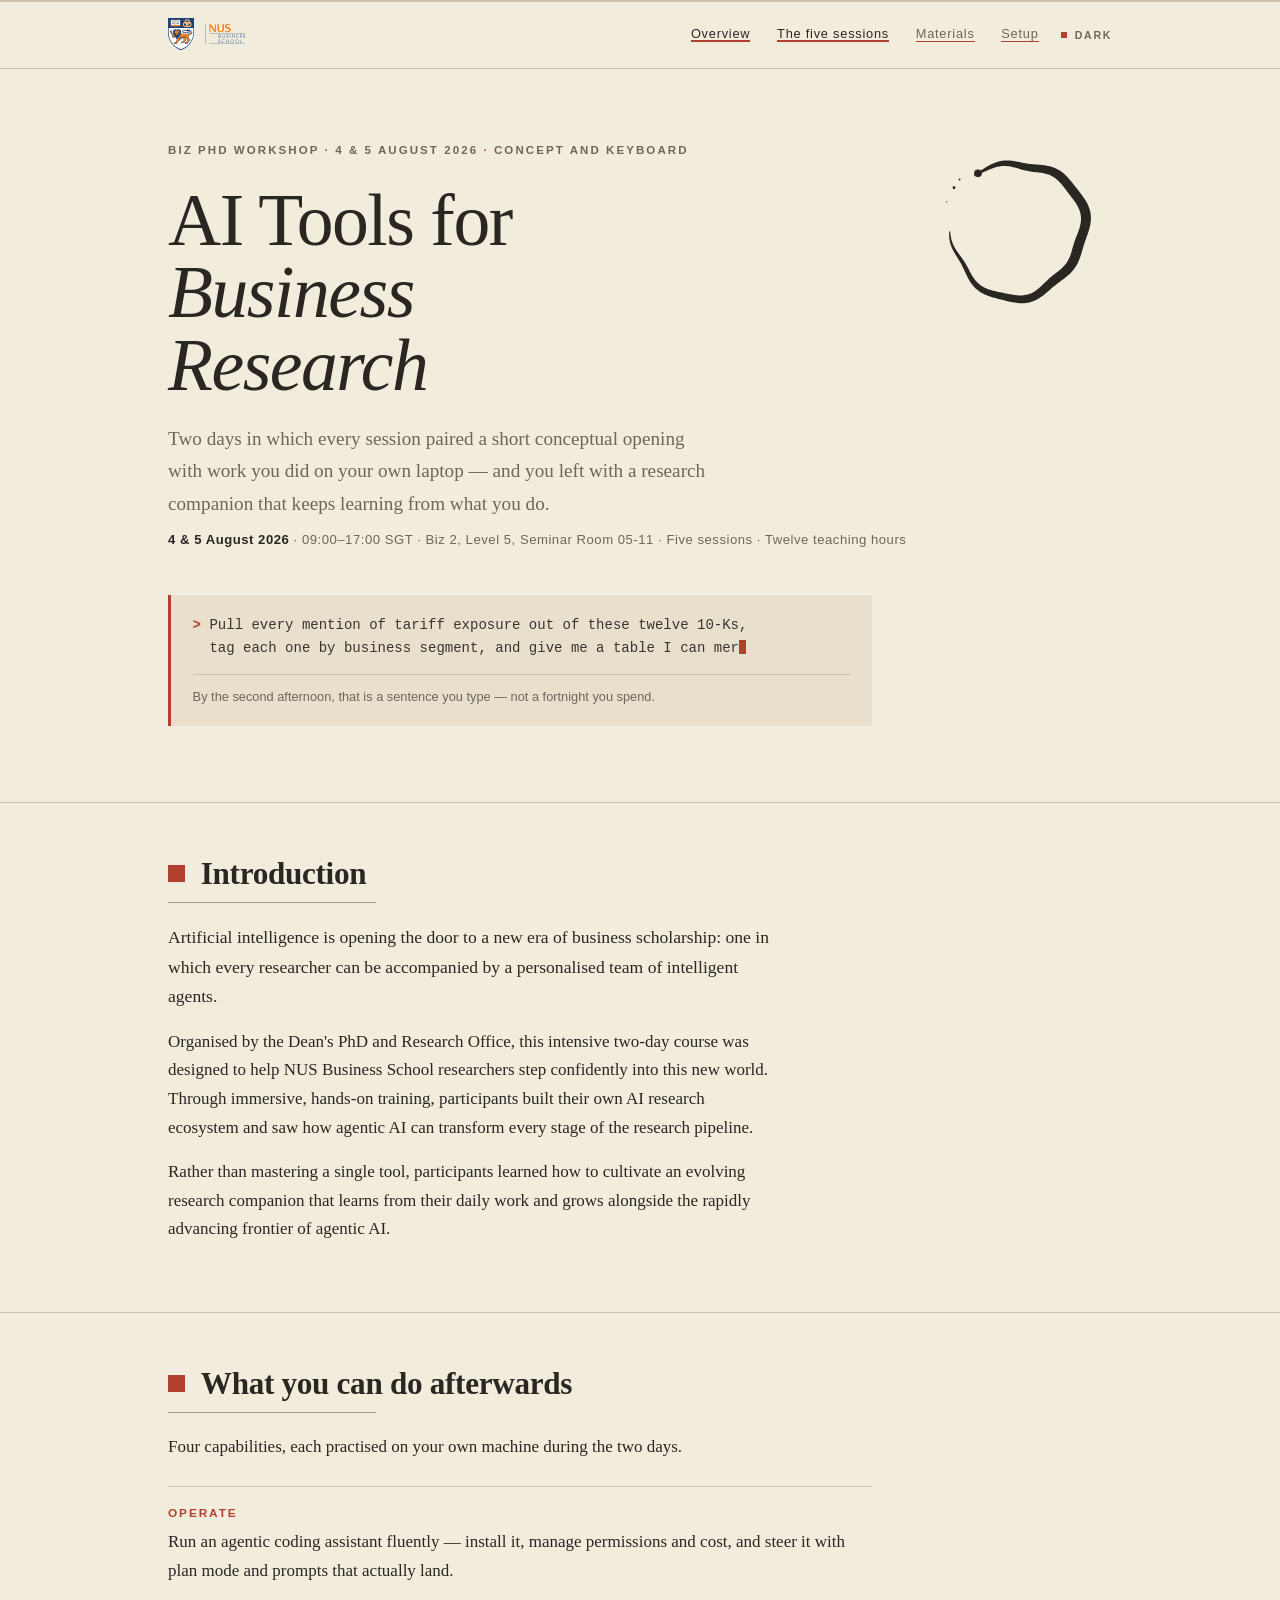
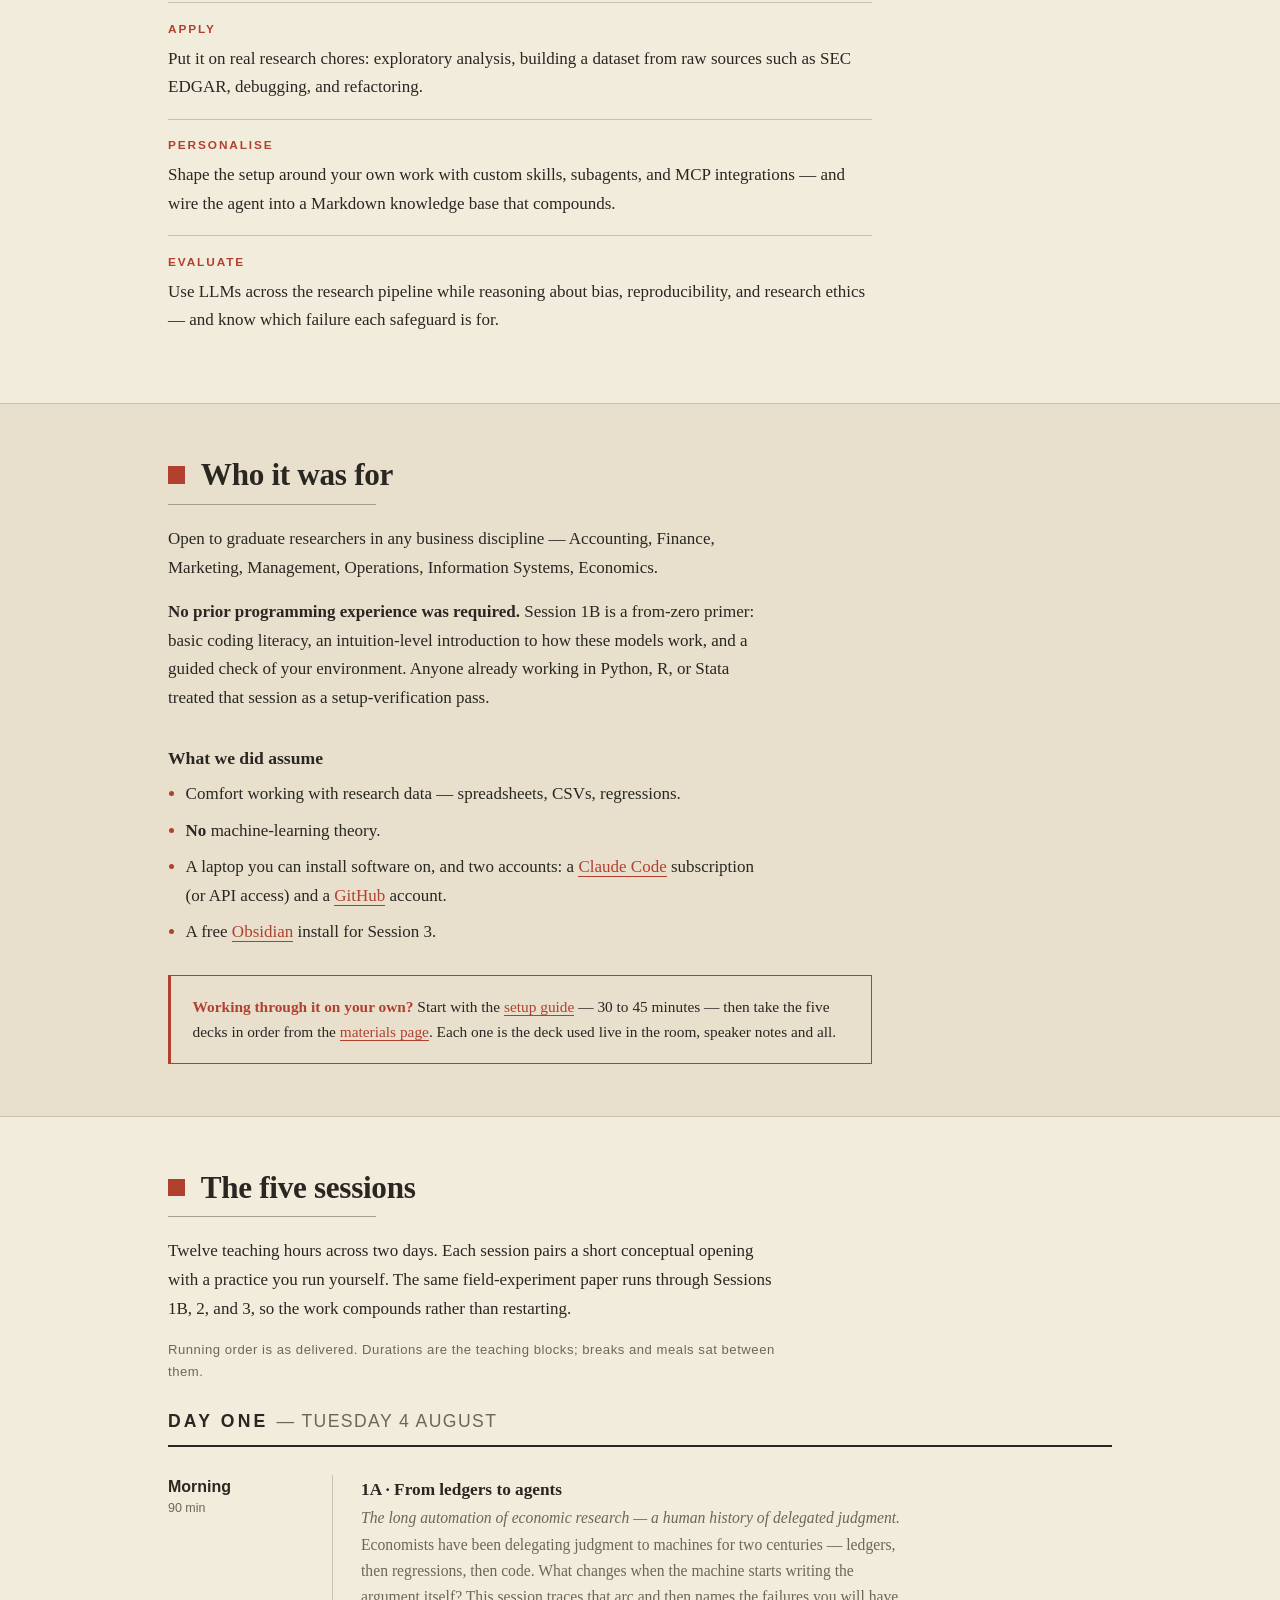
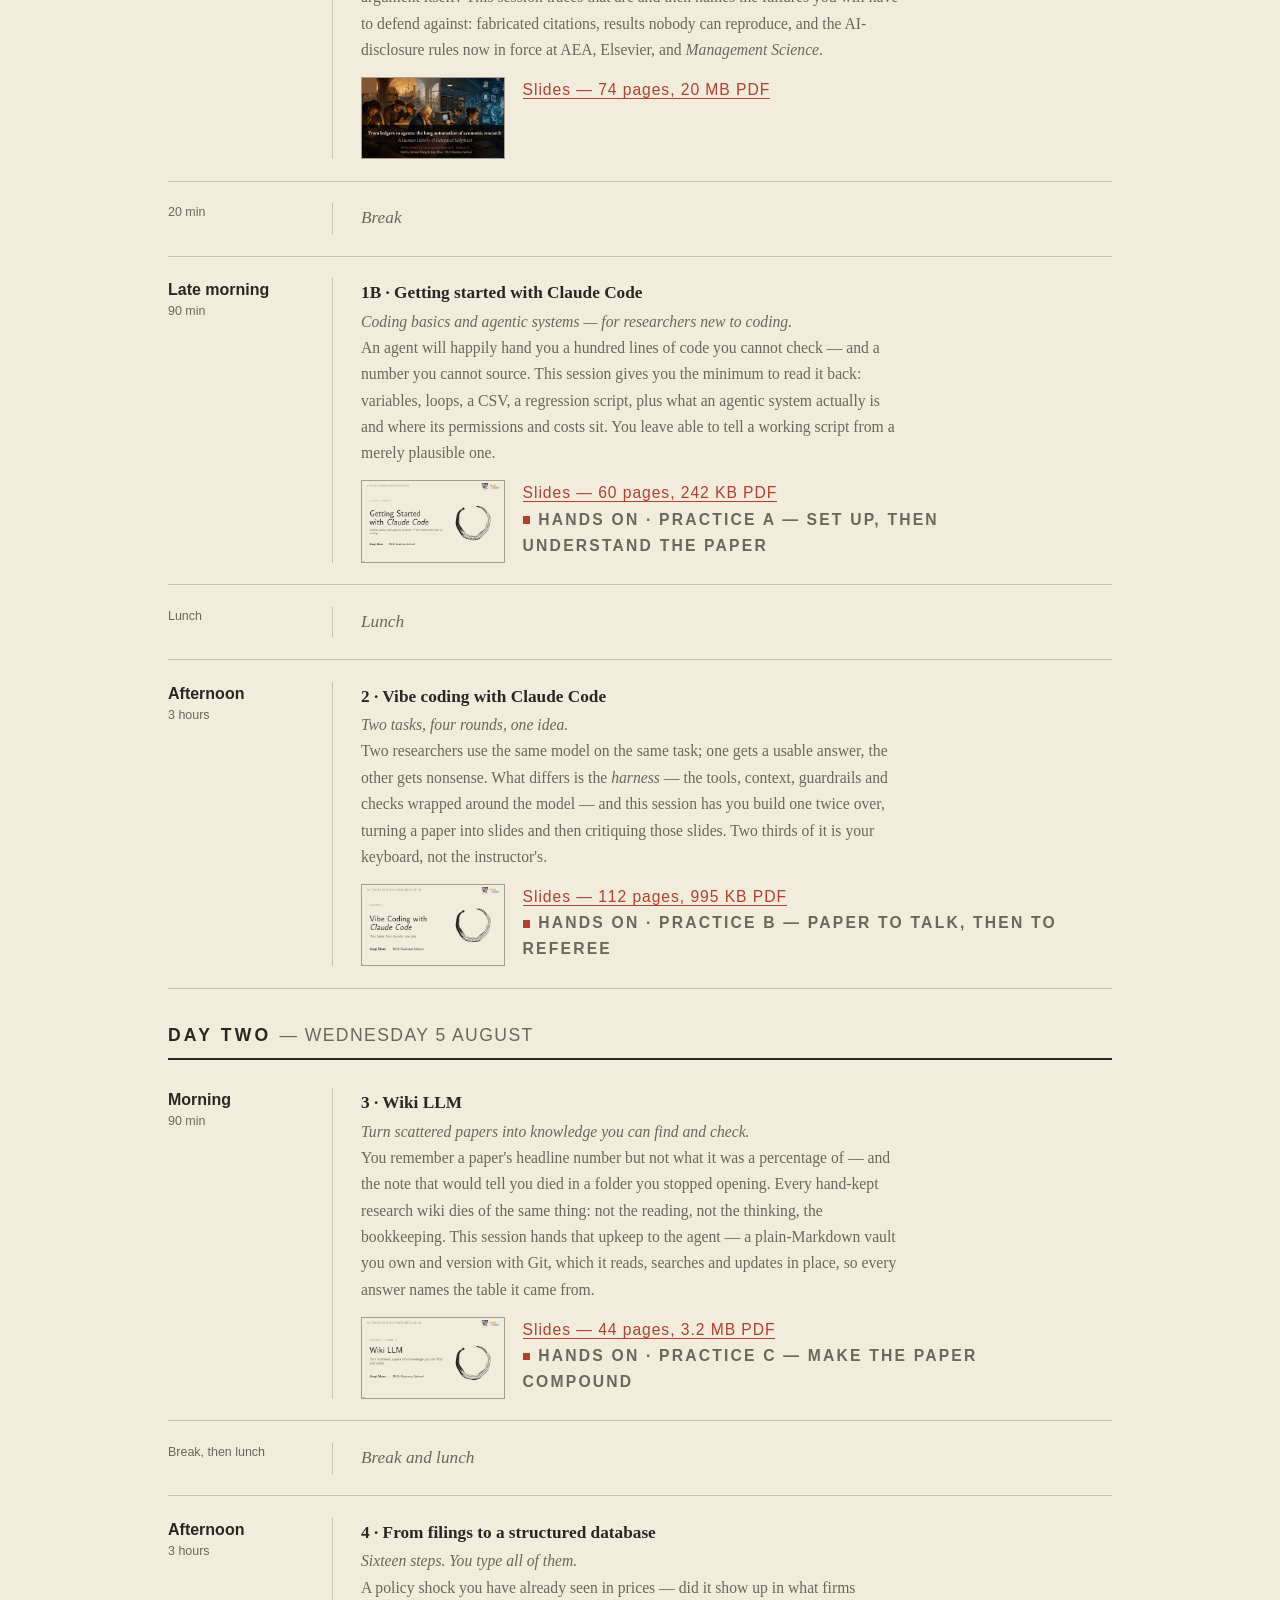
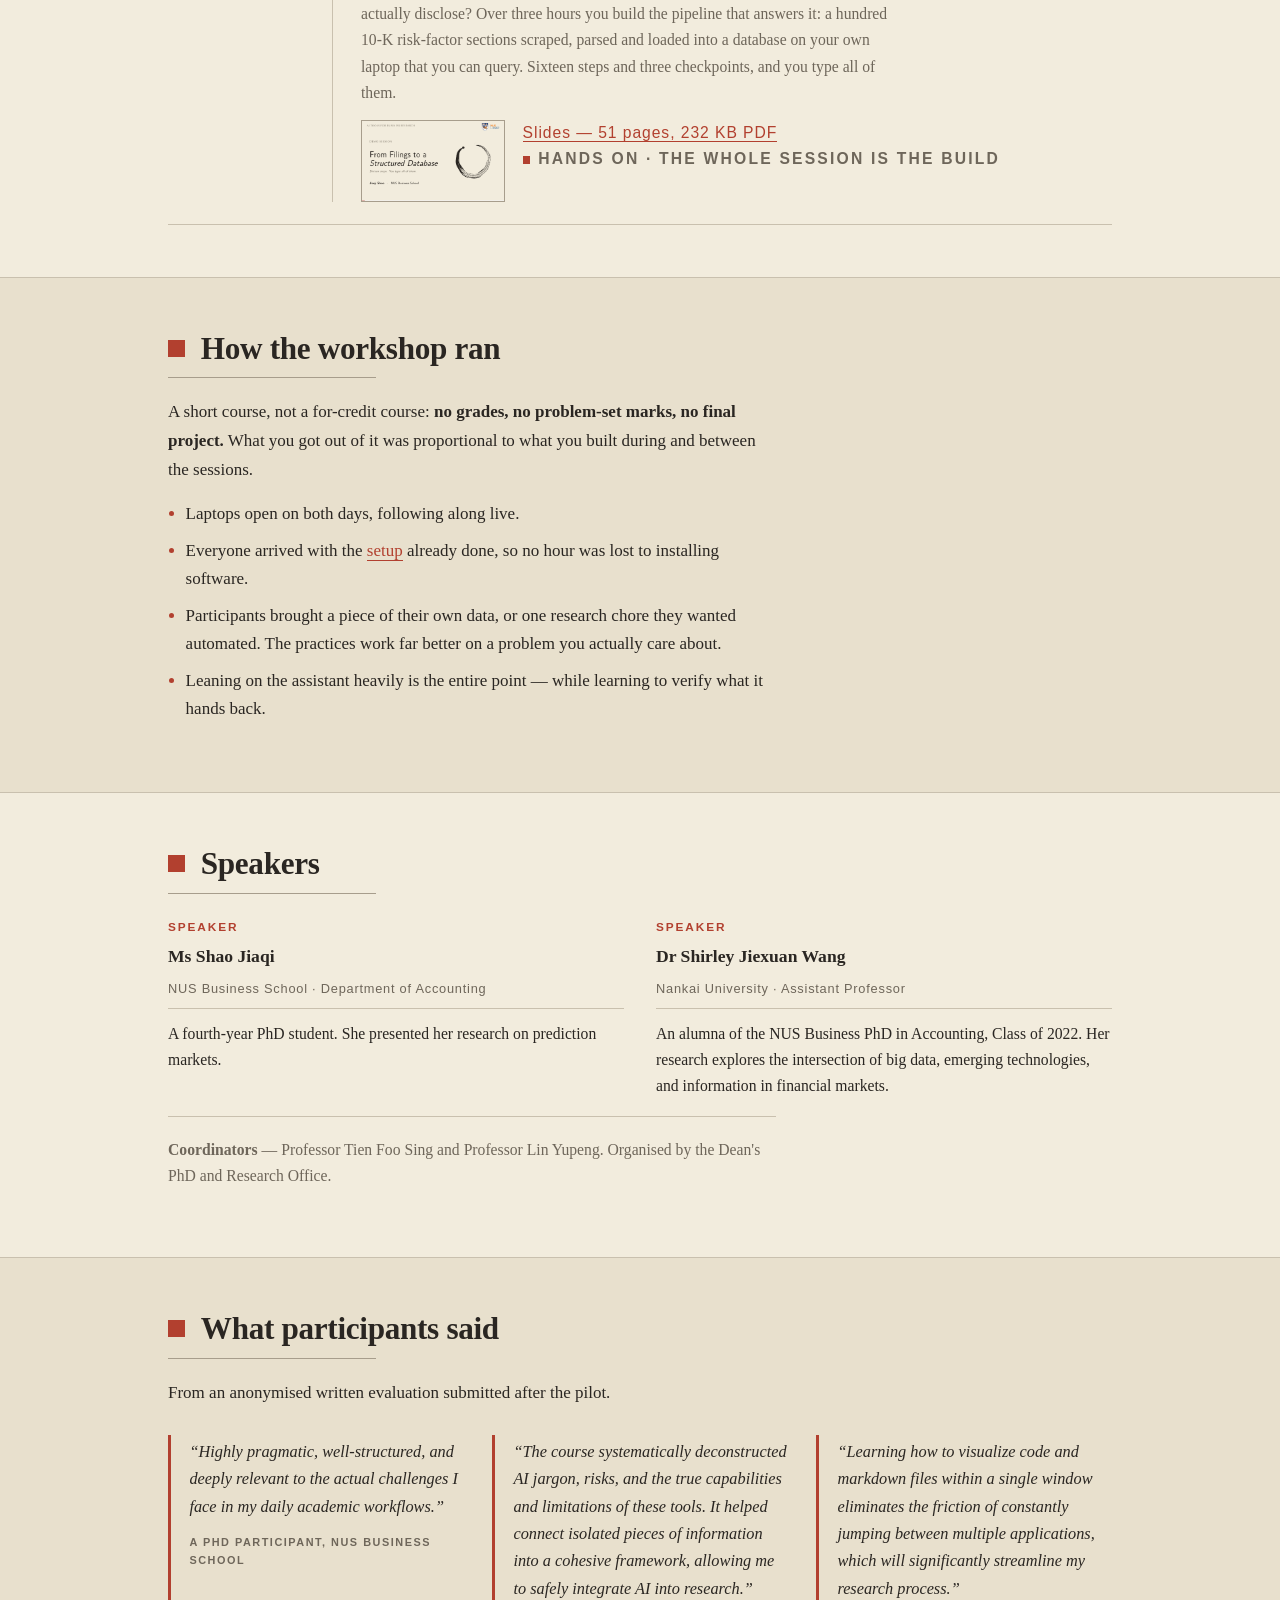
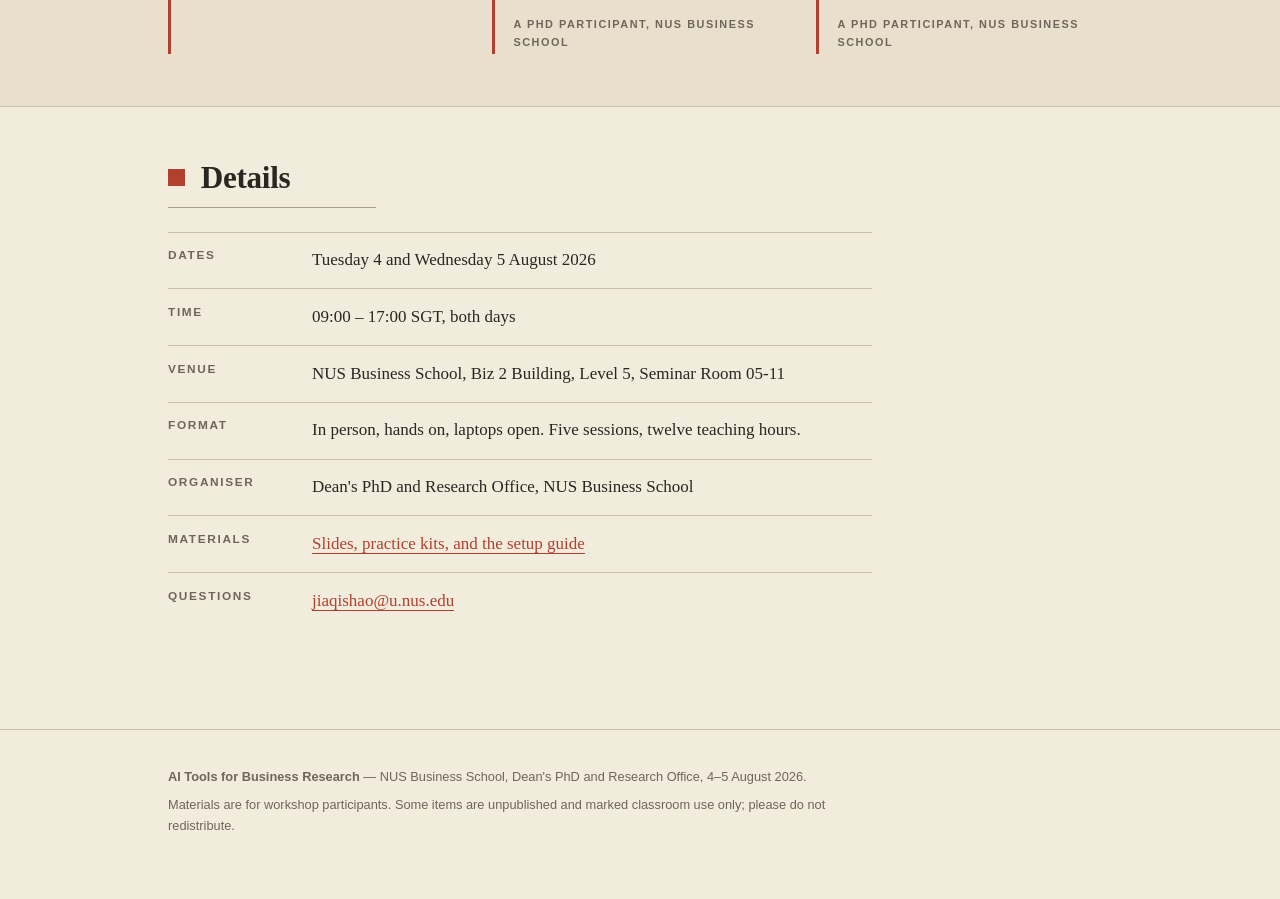
==== commit af9eefb6: "Rewrite the session blurbs as problem-then-payoff Each description was a flat inventory of topics — " ====
--- a/index.html
+++ b/index.html
@@ -185,10 +185,11 @@
           <div class="tl-body">
             <h4>1A · From ledgers to agents</h4>
             <p class="tl-kicker">The long automation of economic research — a human history of delegated judgment.</p>
-            <p>The arc from hand-written code, through the machine-learning turn, to programming
-              in natural language. Then where the models fail: bias, hallucination,
-              overconfidence. Fabricated citations, non-reproducibility, data leakage, and the
-              AI-disclosure policies now in force at AEA, Elsevier, and <em>Management Science</em>.</p>
+            <p>Economists have been delegating judgment to machines for two centuries — ledgers,
+              then regressions, then code. What changes when the machine starts writing the
+              argument itself? This session traces that arc and then names the failures you will
+              have to defend against: fabricated citations, results nobody can reproduce, and the
+              AI-disclosure rules now in force at AEA, Elsevier, and <em>Management Science</em>.</p>
             <div class="deck">
               <a class="deck-cover" href="materials/slides/1A-evolution-and-risk-wang.pdf">
                 <img src="assets/covers/1A-evolution-and-risk-wang.png" alt="Title slide of the Session 1A deck" loading="lazy" width="420">
@@ -208,10 +209,11 @@
           <div class="tl-body">
             <h4>1B · Getting started with Claude Code</h4>
             <p class="tl-kicker">Coding basics and agentic systems — for researchers new to coding.</p>
-            <p>Environment verification, then the minimum coding literacy that matters: variables,
-              loops, reading a CSV, running a regression script — enough to <em>read and verify</em>
-              what an agent writes for you. What an agentic system is, how it differs from a chat
-              assistant, and how to keep an eye on permissions and cost.</p>
+            <p>An agent will happily hand you a hundred lines of code you cannot check — and a
+              number you cannot source. This session gives you the minimum to read it back:
+              variables, loops, a CSV, a regression script, plus what an agentic system actually is
+              and where its permissions and costs sit. You leave able to tell a working script from
+              a merely plausible one.</p>
             <div class="deck">
               <a class="deck-cover" href="materials/slides/1B-getting-started-shao.pdf">
                 <img src="assets/covers/1B-getting-started-shao.png" alt="Title slide of the Session 1B deck" loading="lazy" width="420">
@@ -232,12 +234,11 @@
           <div class="tl-body">
             <h4>2 · Vibe coding with Claude Code</h4>
             <p class="tl-kicker">Two tasks, four rounds, one idea.</p>
-            <p>Three doors into the same model — chat, cowork, and a full coding session — which
-              differ only in what the model may touch; the rule is to open the smallest door that
-              fits. Then the <em>harness</em>: tools, context, guardrails, the loop, and who
-              verifies. Two tasks carry the session — turn a paper into slides, then critique
-              the slides — through plan mode, <code>@</code> context, and the
-              write–test–debug–refactor cycle. The idea underneath: the harness is the product.</p>
+            <p>Two researchers use the same model on the same task; one gets a usable answer, the
+              other gets nonsense. What differs is the <em>harness</em> — the tools, context,
+              guardrails and checks wrapped around the model — and this session has you build one
+              twice over, turning a paper into slides and then critiquing those slides. Two thirds
+              of it is your keyboard, not the instructor's.</p>
             <div class="deck">
               <a class="deck-cover" href="materials/slides/2-vibe-coding-shao.pdf">
                 <img src="assets/covers/2-vibe-coding-shao.png" alt="Title slide of the Session 2 deck" loading="lazy" width="420">
@@ -258,12 +259,12 @@
           <div class="tl-body">
             <h4>3 · Wiki LLM</h4>
             <p class="tl-kicker">Turn scattered papers into knowledge you can find and check.</p>
-            <p>Why every hand-kept research wiki dies — not the reading, not the thinking, the
-              bookkeeping. From Bush's Memex to a plain-Markdown vault you own and can version
-              with Git; wiring the agent into it so it reads, searches, and updates notes in
-              place; and using the vault as ground truth so an answer always names the table it
-              came from. Built in three layers, shown as finished files and the commands that
-              made them.</p>
+            <p>You remember a paper's headline number but not what it was a percentage of — and the
+              note that would tell you died in a folder you stopped opening. Every hand-kept
+              research wiki dies of the same thing: not the reading, not the thinking, the
+              bookkeeping. This session hands that upkeep to the agent — a plain-Markdown vault
+              you own and version with Git, which it reads, searches and updates in place, so every
+              answer names the table it came from.</p>
             <div class="deck">
               <a class="deck-cover" href="materials/slides/3-knowledge-management-shao.pdf">
                 <img src="assets/covers/3-knowledge-management-shao.png" alt="Title slide of the Session 3 deck" loading="lazy" width="420">
@@ -284,12 +285,11 @@
           <div class="tl-body">
             <h4>4 · From filings to a structured database</h4>
             <p class="tl-kicker">Sixteen steps. You type all of them.</p>
-            <p>One question, answered end to end: did firms increase tariff-related language in
-              their 10-K risk factors after the 2025 tariff escalation? Twenty-five trade-exposed
-              firms across four fiscal years — a hundred filings. Four stages: scrape, parse,
-              structure, analyse, with three checkpoints where the whole room stops and syncs so
-              nobody moves on alone. You write your prediction down first, and you leave with a
-              database on your own laptop that you can query.</p>
+            <p>A policy shock you have already seen in prices — did it show up in what firms
+              actually disclose? Over three hours you build the pipeline that answers it: a hundred
+              10-K risk-factor sections scraped, parsed and loaded into a database on your own
+              laptop that you can query. Sixteen steps and three checkpoints, and you type all of
+              them.</p>
             <div class="deck">
               <a class="deck-cover" href="materials/slides/4-edgar-to-database-shao.pdf">
                 <img src="assets/covers/4-edgar-to-database-shao.png" alt="Title slide of the Session 4 deck" loading="lazy" width="420">
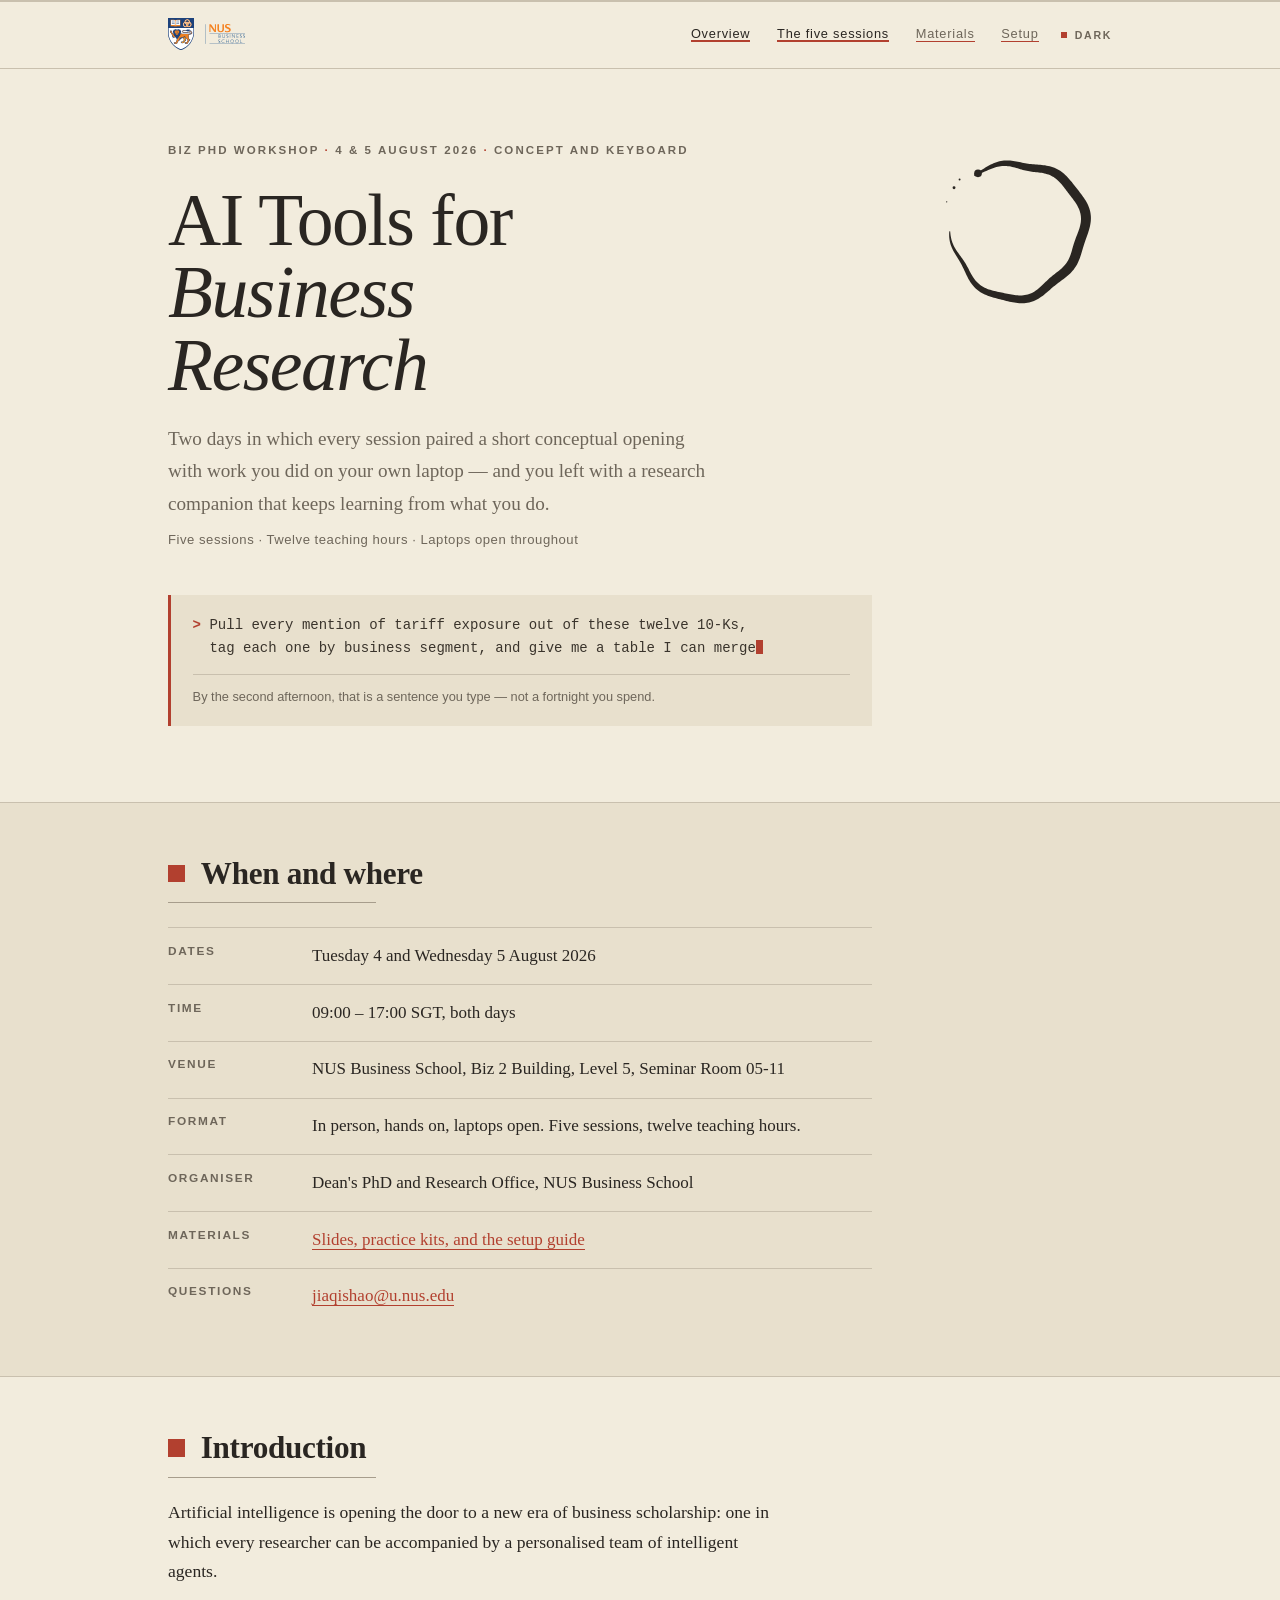
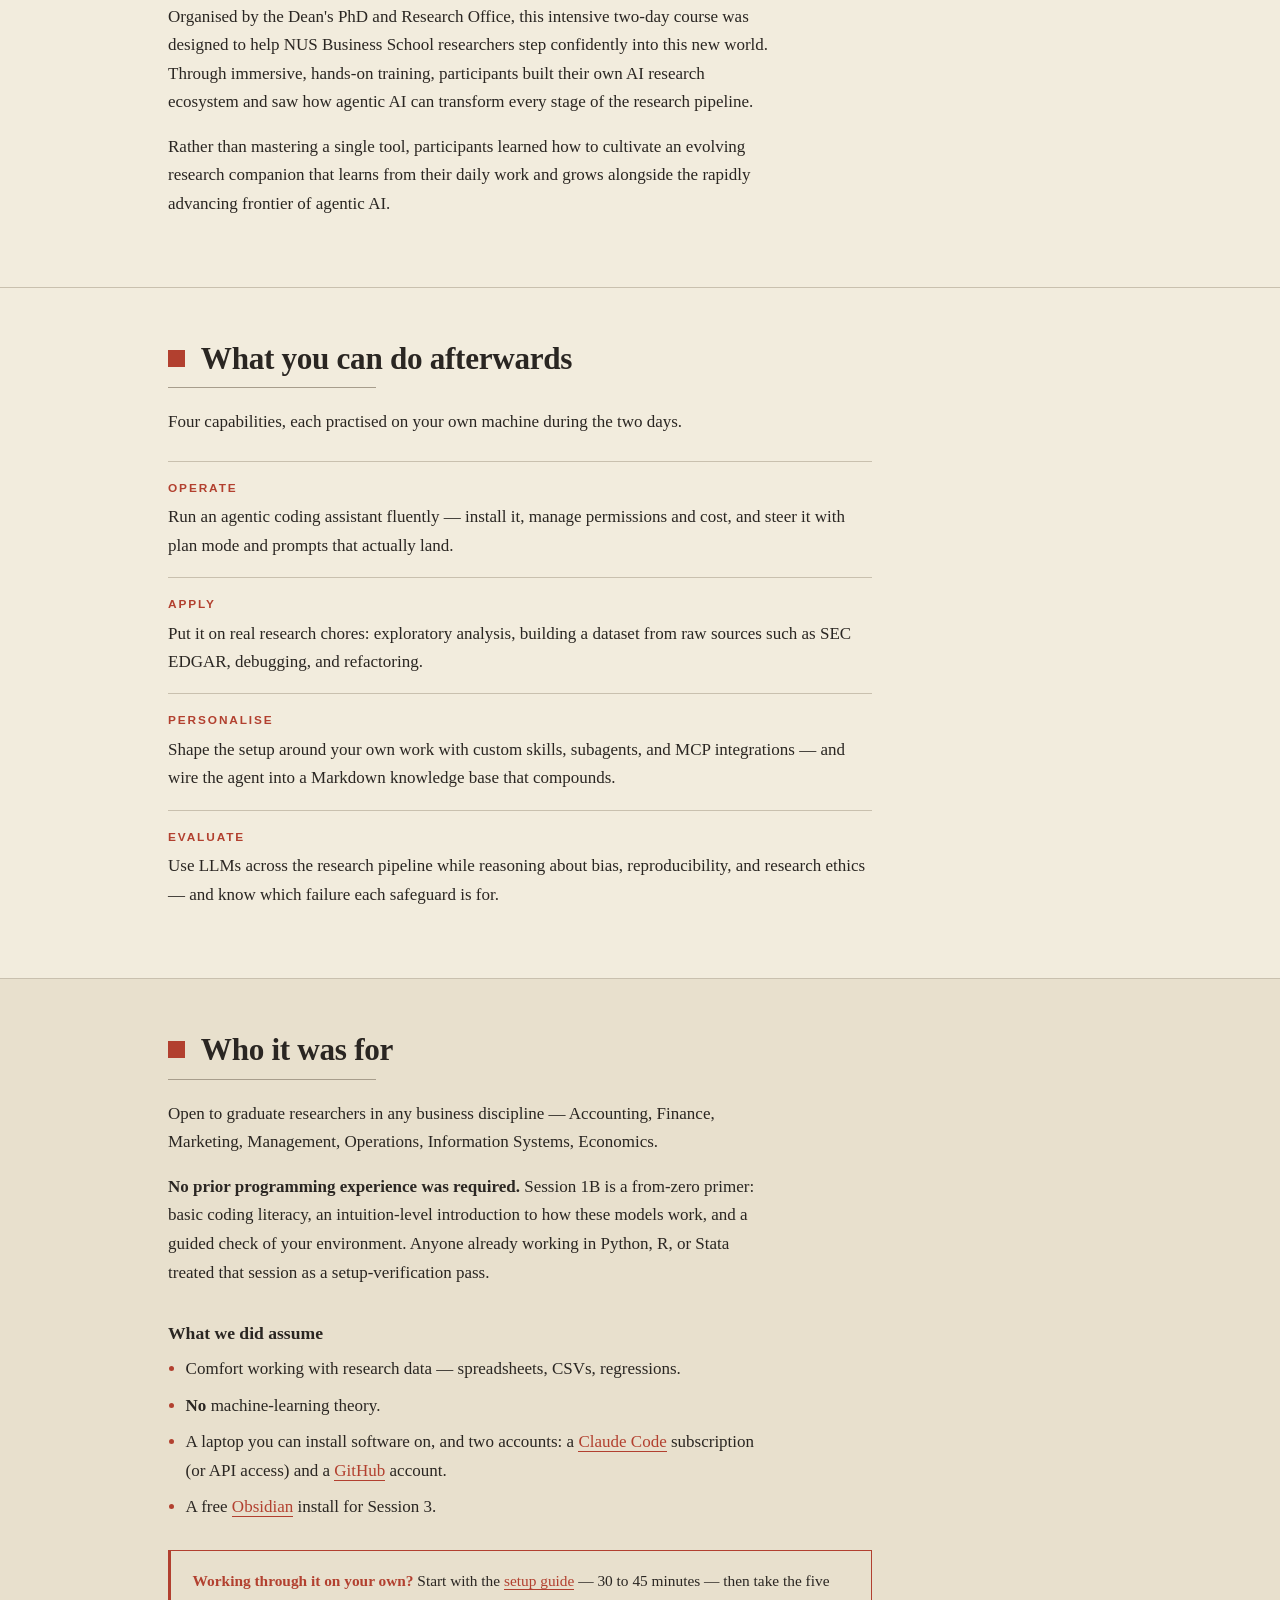
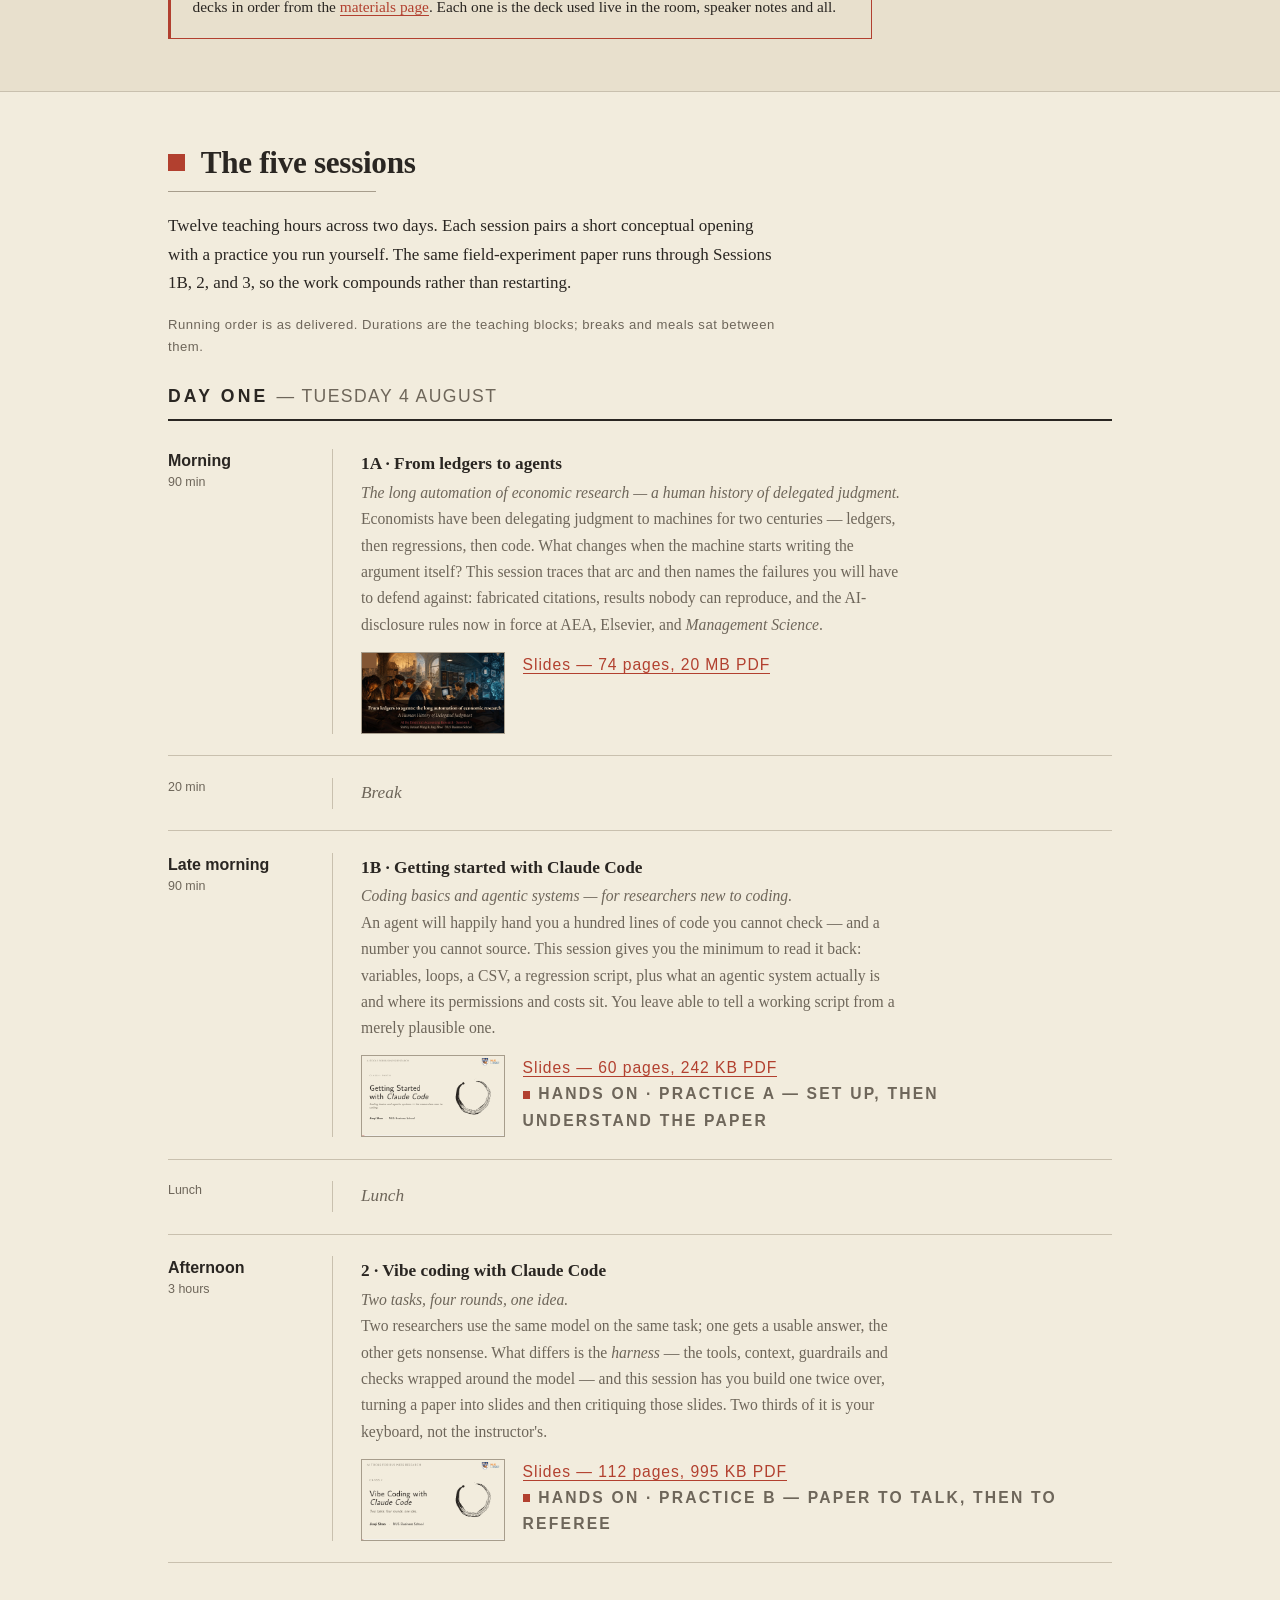
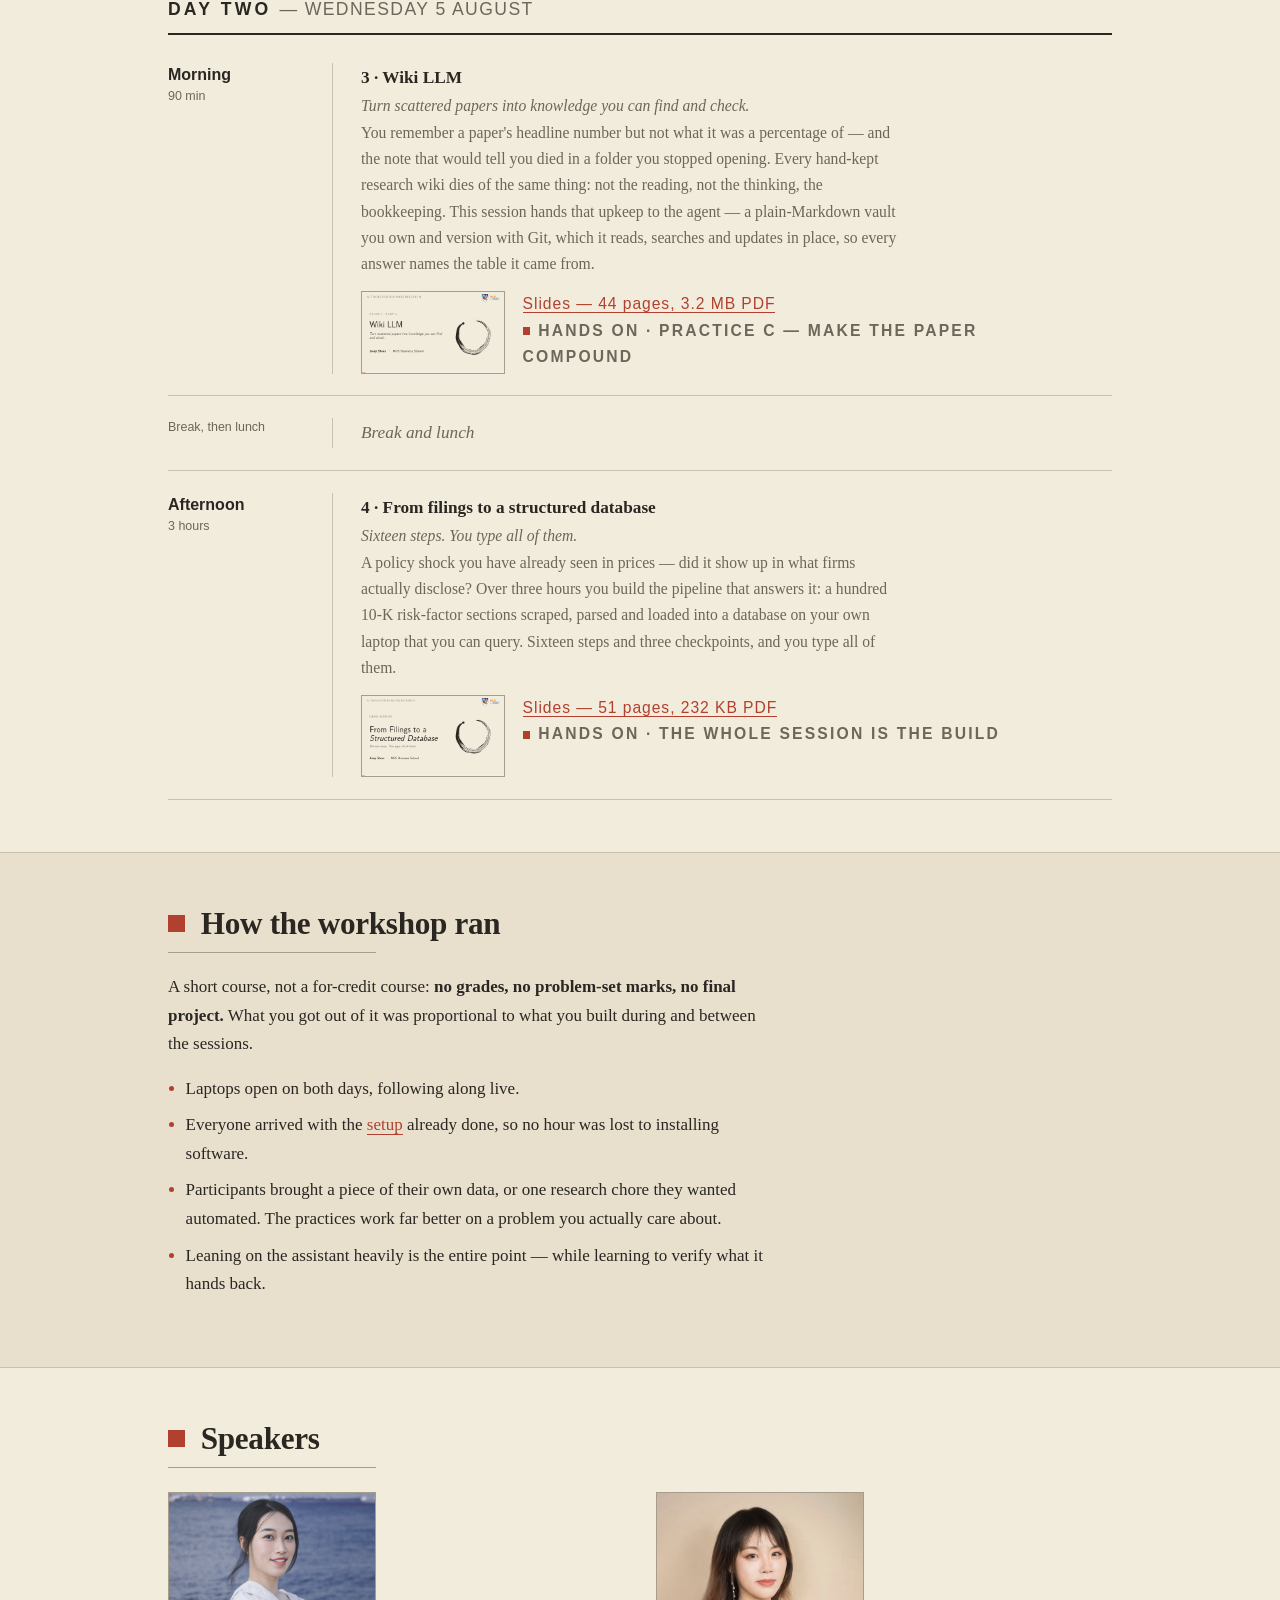
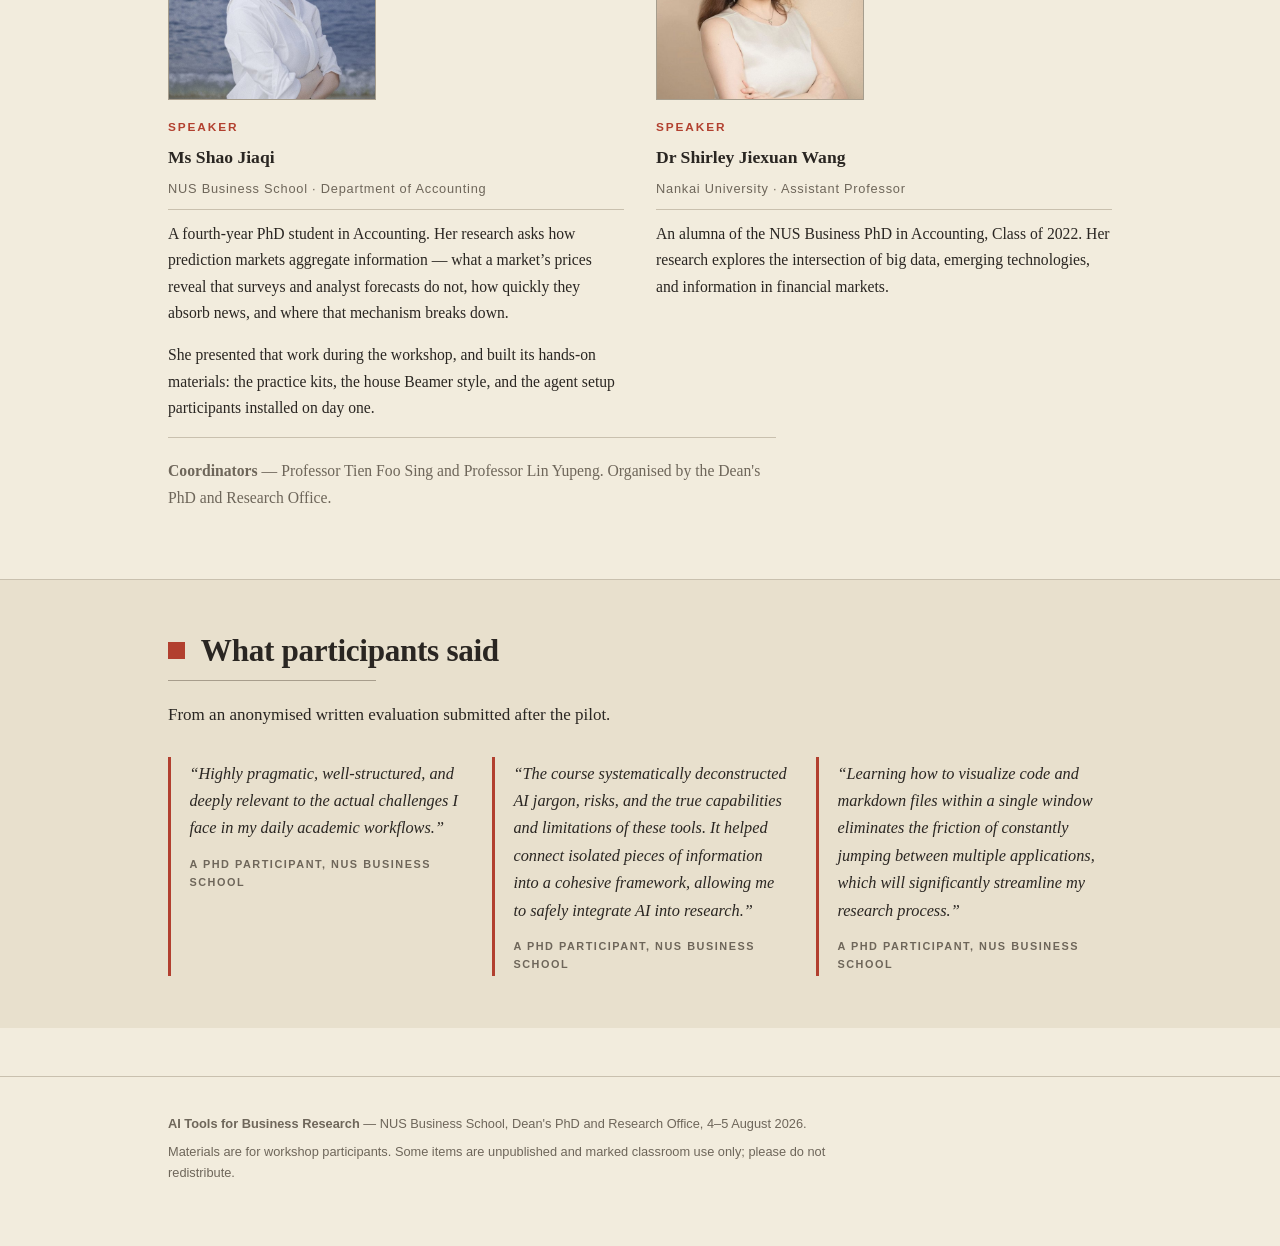
==== commit 80d89217: "Lead with the lecture details; add speaker portraits and a fuller bio The practical information a vi" ====
--- a/index.html
+++ b/index.html
@@ -81,8 +81,7 @@
       <p class="standfirst">Two days in which every session paired a short conceptual opening with
         work you did on your own laptop — and you left with a research companion that keeps
         learning from what you do.</p>
-      <p class="facts"><strong>4 &amp; 5 August 2026</strong> · 09:00–17:00 SGT ·
-        Biz 2, Level 5, Seminar Room 05-11 · Five sessions · Twelve teaching hours</p>
+      <p class="facts">Five sessions · Twelve teaching hours · Laptops open throughout</p>
 
       <figure class="prompt" data-type>
 <pre data-text=" Pull every mention of tariff exposure out of these twelve 10-Ks,
@@ -92,6 +91,28 @@
   on GVKEY. Show me the plan before you write anything.</pre>
         <figcaption>By the second afternoon, that is a sentence you type — not a fortnight you spend.</figcaption>
       </figure>
+    </div>
+  </section>
+
+  <section class="band band--sunk reveal" id="logistics">
+    <div class="shell">
+      <h2>When and where</h2>
+      <dl class="kv">
+        <dt>Dates</dt>
+        <dd>Tuesday 4 and Wednesday 5 August 2026</dd>
+        <dt>Time</dt>
+        <dd>09:00 – 17:00 SGT, both days</dd>
+        <dt>Venue</dt>
+        <dd>NUS Business School, Biz 2 Building, Level 5, Seminar Room 05-11</dd>
+        <dt>Format</dt>
+        <dd>In person, hands on, laptops open. Five sessions, twelve teaching hours.</dd>
+        <dt>Organiser</dt>
+        <dd>Dean's PhD and Research Office, NUS Business School</dd>
+        <dt>Materials</dt>
+        <dd><a href="materials.html">Slides, practice kits, and the setup guide</a></dd>
+        <dt>Questions</dt>
+        <dd><a href="mailto:jiaqishao@u.nus.edu">jiaqishao@u.nus.edu</a></dd>
+      </dl>
     </div>
   </section>
 
@@ -328,15 +349,25 @@
       <h2>Speakers</h2>
       <div class="people">
         <div class="person">
+          <img class="person-photo" src="assets/people/shao-jiaqi.jpg"
+               alt="Shao Jiaqi" width="600" height="600" loading="lazy">
           <p class="role">Speaker</p>
           <h3>Ms Shao Jiaqi</h3>
-          <p class="affil">NUS Business School · Department of Accounting</p>
-          <p>A fourth-year PhD student. She presented her research on prediction markets.</p>
+          <p class="affil">NUS Business School &middot; Department of Accounting</p>
+          <p>A fourth-year PhD student in Accounting. Her research asks how prediction
+            markets aggregate information &mdash; what a market&rsquo;s prices reveal that
+            surveys and analyst forecasts do not, how quickly they absorb news, and where
+            that mechanism breaks down.</p>
+          <p>She presented that work during the workshop, and built its hands-on
+            materials: the practice kits, the house Beamer style, and the agent setup
+            participants installed on day one.</p>
         </div>
         <div class="person">
+          <img class="person-photo" src="assets/people/shirley-wang.jpg"
+               alt="Shirley Jiexuan Wang" width="600" height="600" loading="lazy">
           <p class="role">Speaker</p>
           <h3>Dr Shirley Jiexuan Wang</h3>
-          <p class="affil">Nankai University · Assistant Professor</p>
+          <p class="affil">Nankai University &middot; Assistant Professor</p>
           <p>An alumna of the NUS Business PhD in Accounting, Class of 2022. Her research
             explores the intersection of big data, emerging technologies, and information in
             financial markets.</p>
@@ -374,28 +405,6 @@
     </div>
   </section>
 
-  <section class="band reveal" id="logistics">
-    <div class="shell">
-      <h2>Details</h2>
-      <dl class="kv">
-        <dt>Dates</dt>
-        <dd>Tuesday 4 and Wednesday 5 August 2026</dd>
-        <dt>Time</dt>
-        <dd>09:00 – 17:00 SGT, both days</dd>
-        <dt>Venue</dt>
-        <dd>NUS Business School, Biz 2 Building, Level 5, Seminar Room 05-11</dd>
-        <dt>Format</dt>
-        <dd>In person, hands on, laptops open. Five sessions, twelve teaching hours.</dd>
-        <dt>Organiser</dt>
-        <dd>Dean's PhD and Research Office, NUS Business School</dd>
-        <dt>Materials</dt>
-        <dd><a href="materials.html">Slides, practice kits, and the setup guide</a></dd>
-        <dt>Questions</dt>
-        <dd><a href="mailto:jiaqishao@u.nus.edu">jiaqishao@u.nus.edu</a></dd>
-      </dl>
-    </div>
-  </section>
-
 </main>
 
 <footer class="foot">
--- a/assets/style.css
+++ b/assets/style.css
@@ -539,6 +539,17 @@
 /* --- people ----------------------------------------------------------- */
 
 .people { display: grid; gap: 2rem; grid-template-columns: repeat(2, minmax(0, 1fr)); margin-top: 1.5rem; }
+.person-photo {
+  display: block;
+  width: 100%; max-width: 13rem;
+  height: auto;              /* the width/height attrs would otherwise fix the box */
+  aspect-ratio: 1 / 1;
+  object-fit: cover;
+  object-position: 50% 22%;   /* faces sit high in a square crop */
+  border: 1px solid var(--stone);
+  margin: 0 0 1.1rem;
+  filter: saturate(.92);      /* settle the photos into the paper palette */
+}
 .person h3 { margin-top: 0; }
 .person .role {
   font-family: var(--sans);
@@ -681,7 +692,8 @@
   .tl-meta { display: flex; gap: .9rem; align-items: baseline; flex-wrap: wrap; }
   .tl-time { font-size: .9rem; }
   .tl-body { border-left: 0; padding-left: 0; }
-  .people { grid-template-columns: 1fr; gap: 1.5rem; }
+  .people { grid-template-columns: 1fr; gap: 2rem; }
+  .person-photo { max-width: 9rem; }
   .split { grid-template-columns: 1fr; gap: 1.5rem; }
   .kv { grid-template-columns: 1fr; }
   .kv dt { padding-bottom: 0; border-top: 1px solid var(--rule); }
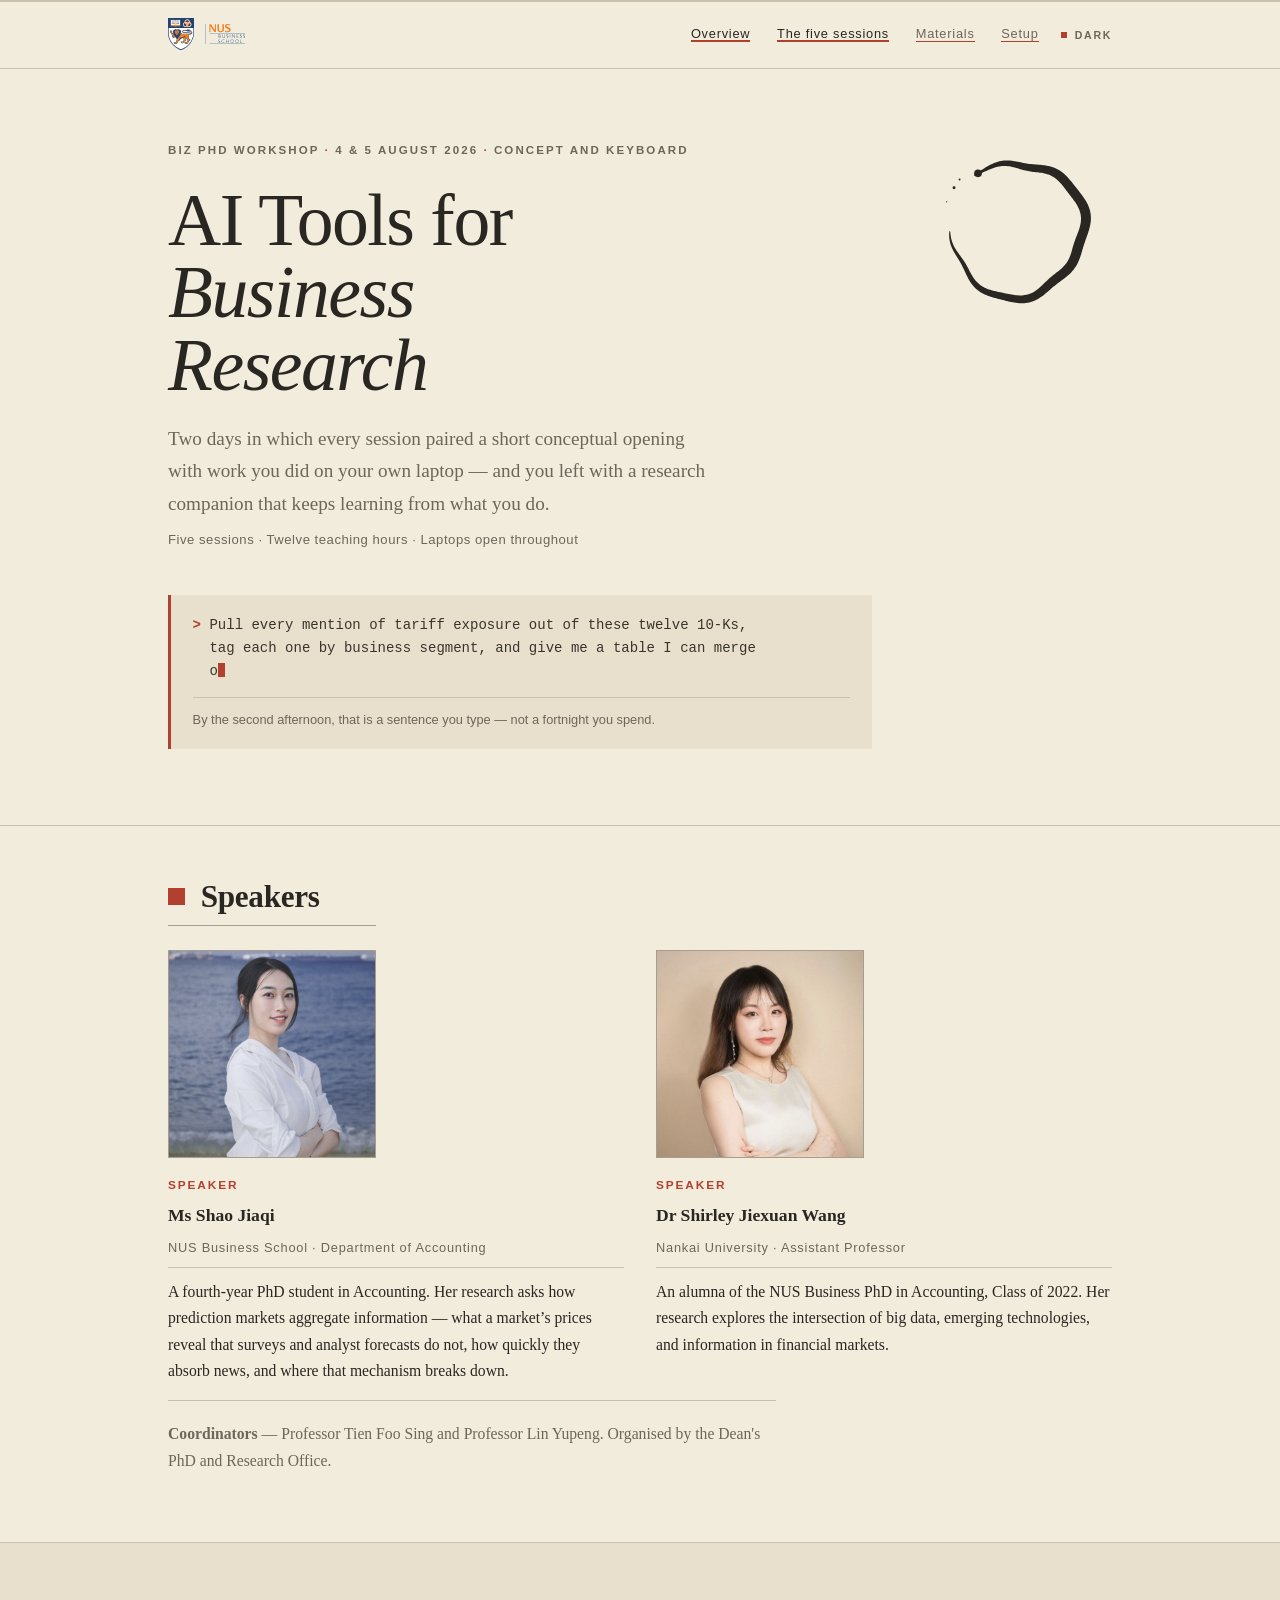
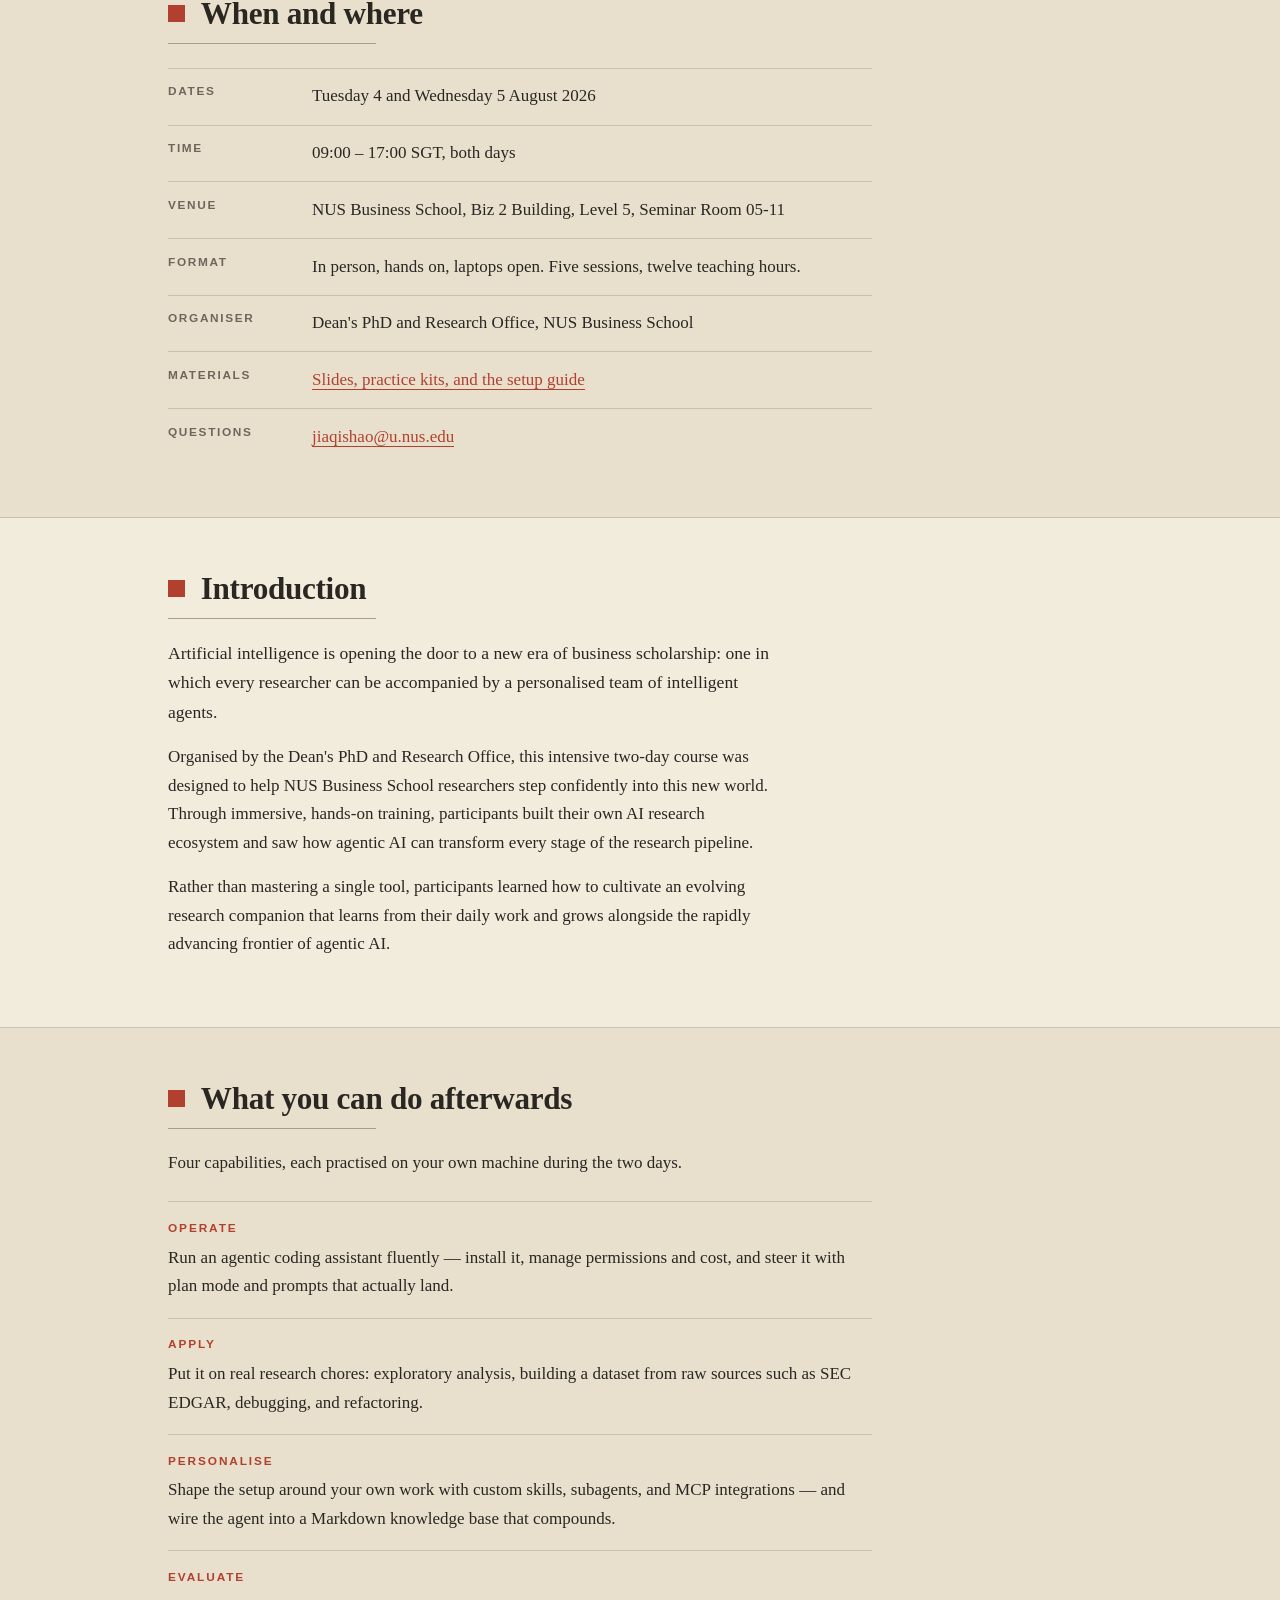
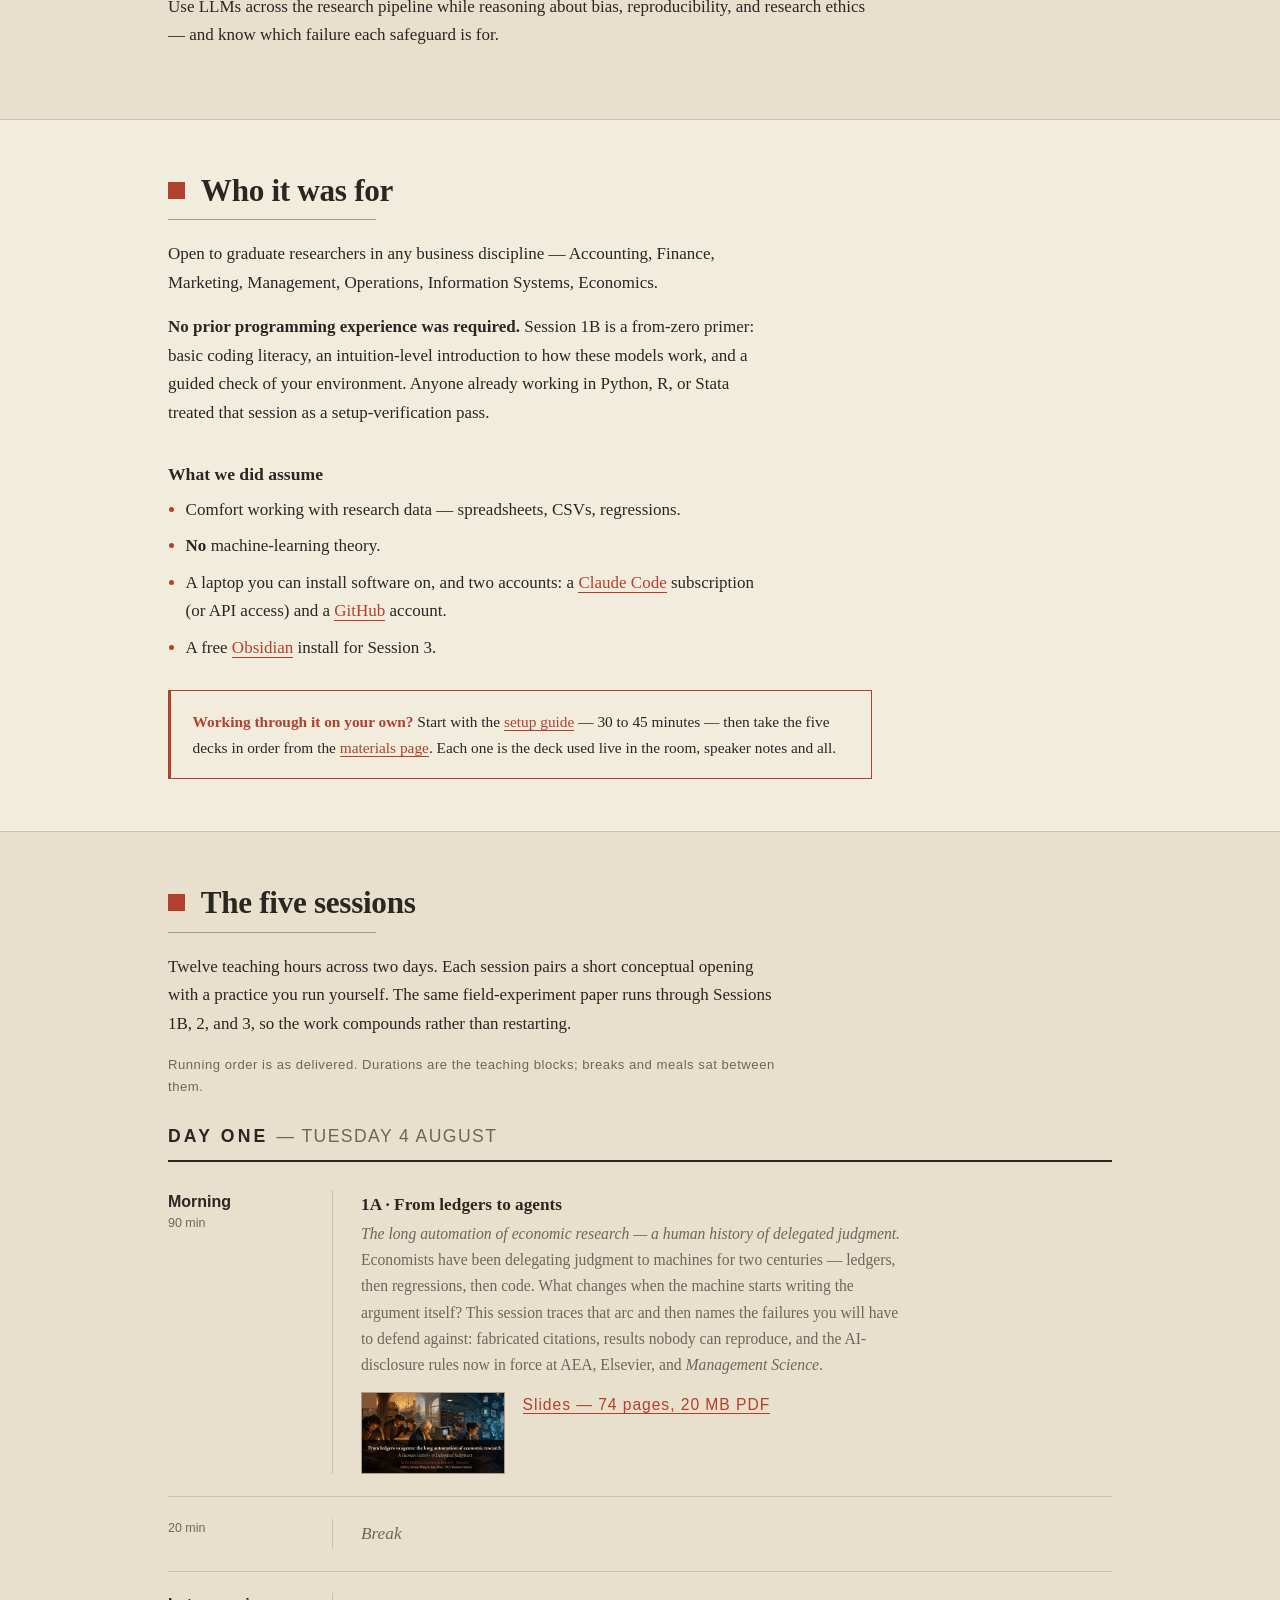
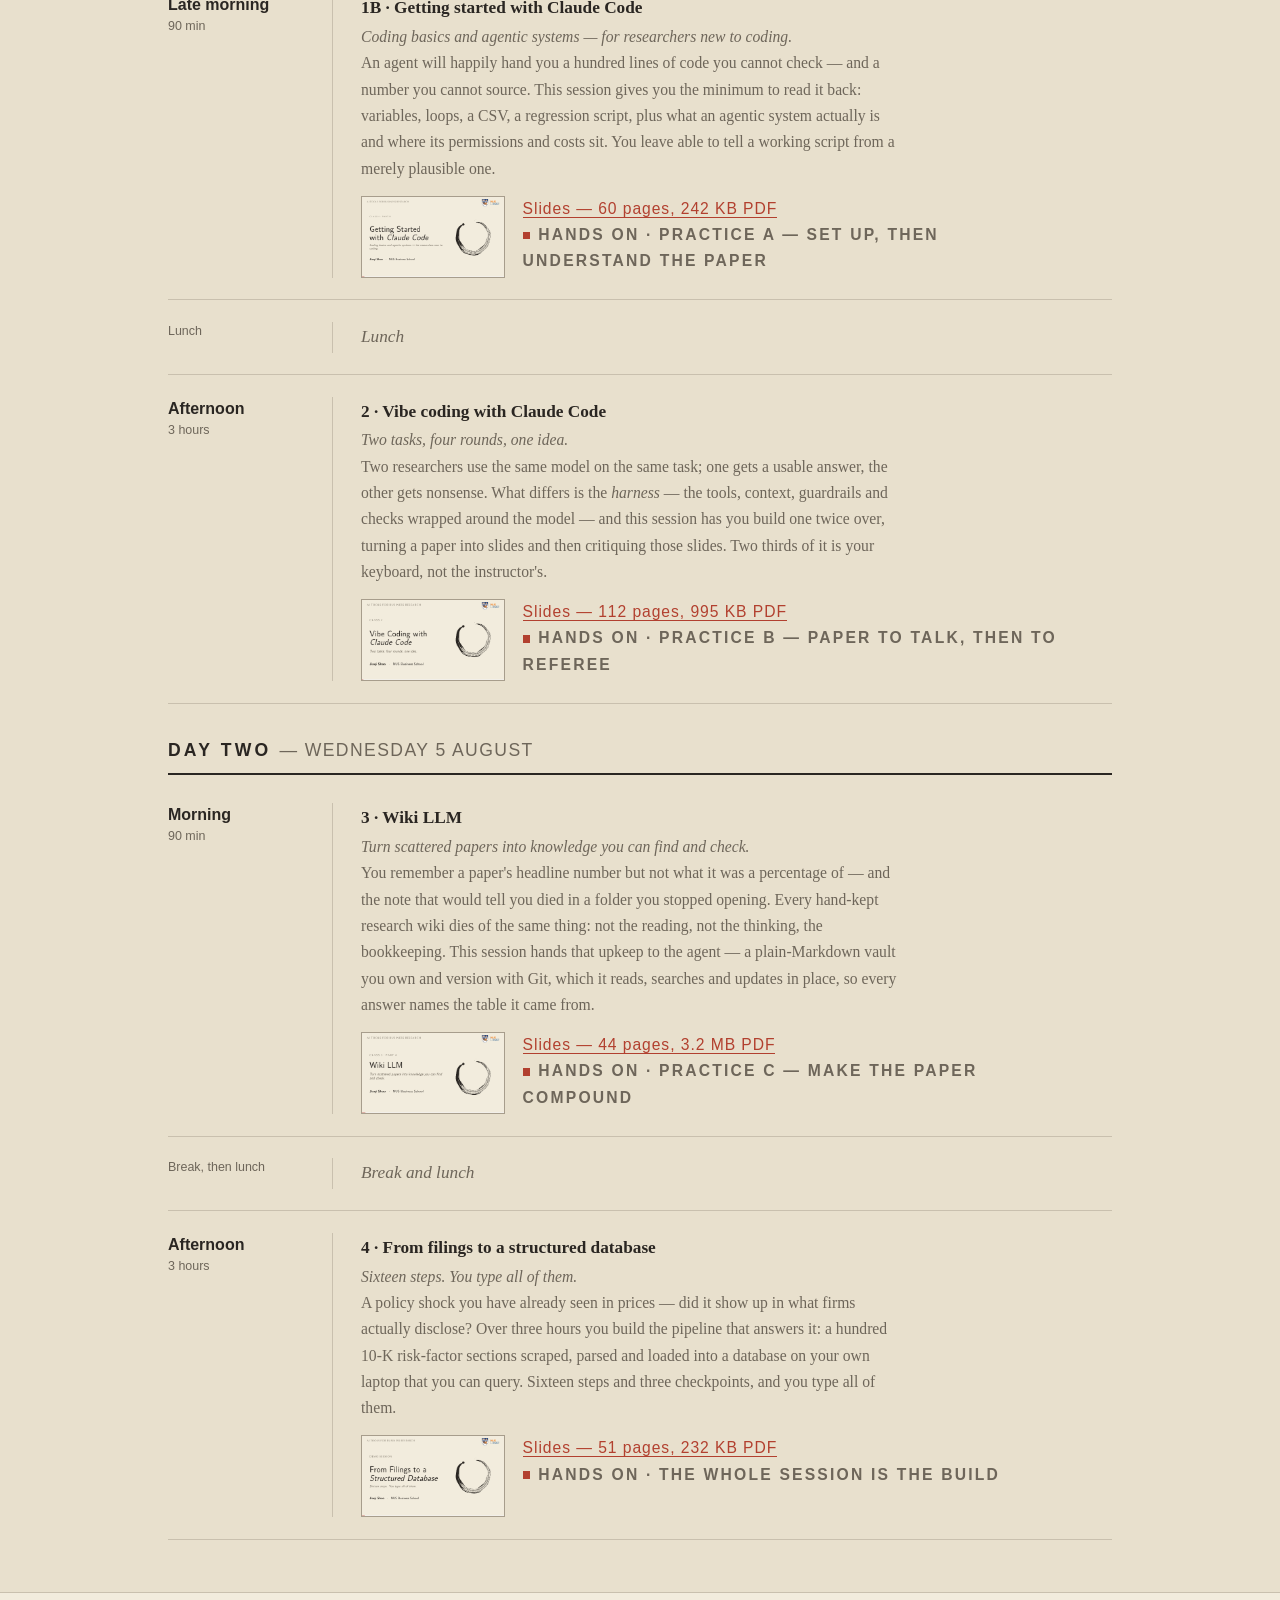
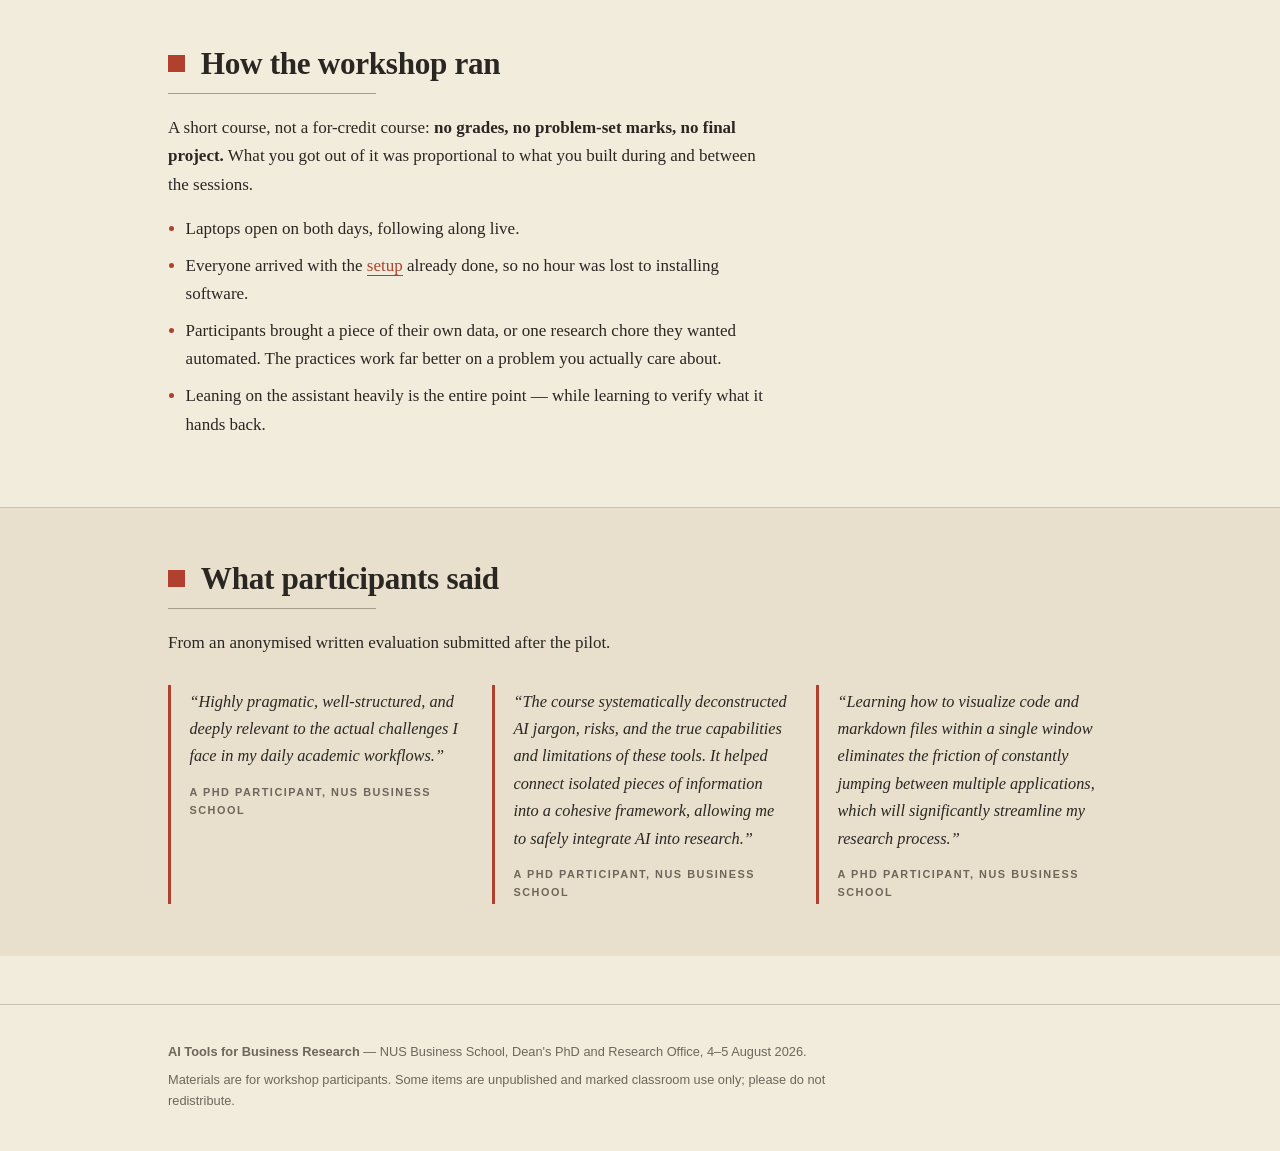
==== commit c0b605c1: "Lead with the speakers; trim Jiaqi's bio to the research Who is teaching is the first thing a reader" ====
--- a/index.html
+++ b/index.html
@@ -94,6 +94,37 @@
     </div>
   </section>
 
+  <section class="band reveal" id="speakers">
+    <div class="shell">
+      <h2>Speakers</h2>
+      <div class="people">
+        <div class="person">
+          <img class="person-photo" src="assets/people/shao-jiaqi.jpg"
+               alt="Shao Jiaqi" width="600" height="600" loading="lazy">
+          <p class="role">Speaker</p>
+          <h3>Ms Shao Jiaqi</h3>
+          <p class="affil">NUS Business School &middot; Department of Accounting</p>
+          <p>A fourth-year PhD student in Accounting. Her research asks how prediction
+            markets aggregate information &mdash; what a market&rsquo;s prices reveal that
+            surveys and analyst forecasts do not, how quickly they absorb news, and where
+            that mechanism breaks down.</p>
+        </div>
+        <div class="person">
+          <img class="person-photo" src="assets/people/shirley-wang.jpg"
+               alt="Shirley Jiexuan Wang" width="600" height="600" loading="lazy">
+          <p class="role">Speaker</p>
+          <h3>Dr Shirley Jiexuan Wang</h3>
+          <p class="affil">Nankai University &middot; Assistant Professor</p>
+          <p>An alumna of the NUS Business PhD in Accounting, Class of 2022. Her research
+            explores the intersection of big data, emerging technologies, and information in
+            financial markets.</p>
+        </div>
+      </div>
+      <p class="coords"><strong>Coordinators</strong> — Professor Tien Foo Sing and
+        Professor Lin Yupeng. Organised by the Dean's PhD and Research Office.</p>
+    </div>
+  </section>
+
   <section class="band band--sunk reveal" id="logistics">
     <div class="shell">
       <h2>When and where</h2>
@@ -132,7 +163,7 @@
     </div>
   </section>
 
-  <section class="band reveal">
+  <section class="band band--sunk reveal">
     <div class="shell">
       <h2>What you can do afterwards</h2>
       <p>Four capabilities, each practised on your own machine during the two days.</p>
@@ -161,7 +192,7 @@
     </div>
   </section>
 
-  <section class="band band--sunk reveal" id="prerequisites">
+  <section class="band reveal" id="prerequisites">
     <div class="shell">
       <h2>Who it was for</h2>
       <p>Open to graduate researchers in any business discipline — Accounting,
@@ -190,7 +221,7 @@
     </div>
   </section>
 
-  <section class="band reveal" id="days">
+  <section class="band band--sunk reveal" id="days">
     <div class="shell">
       <h2>The five sessions</h2>
       <p>Twelve teaching hours across two days. Each session pairs a short conceptual opening
@@ -326,7 +357,7 @@
     </div>
   </section>
 
-  <section class="band band--sunk reveal">
+  <section class="band reveal">
     <div class="shell">
       <h2>How the workshop ran</h2>
       <p>A short course, not a for-credit course: <strong>no grades, no problem-set marks,
@@ -341,40 +372,6 @@
         <li>Leaning on the assistant heavily is the entire point — while learning to verify
           what it hands back.</li>
       </ul>
-    </div>
-  </section>
-
-  <section class="band reveal" id="speakers">
-    <div class="shell">
-      <h2>Speakers</h2>
-      <div class="people">
-        <div class="person">
-          <img class="person-photo" src="assets/people/shao-jiaqi.jpg"
-               alt="Shao Jiaqi" width="600" height="600" loading="lazy">
-          <p class="role">Speaker</p>
-          <h3>Ms Shao Jiaqi</h3>
-          <p class="affil">NUS Business School &middot; Department of Accounting</p>
-          <p>A fourth-year PhD student in Accounting. Her research asks how prediction
-            markets aggregate information &mdash; what a market&rsquo;s prices reveal that
-            surveys and analyst forecasts do not, how quickly they absorb news, and where
-            that mechanism breaks down.</p>
-          <p>She presented that work during the workshop, and built its hands-on
-            materials: the practice kits, the house Beamer style, and the agent setup
-            participants installed on day one.</p>
-        </div>
-        <div class="person">
-          <img class="person-photo" src="assets/people/shirley-wang.jpg"
-               alt="Shirley Jiexuan Wang" width="600" height="600" loading="lazy">
-          <p class="role">Speaker</p>
-          <h3>Dr Shirley Jiexuan Wang</h3>
-          <p class="affil">Nankai University &middot; Assistant Professor</p>
-          <p>An alumna of the NUS Business PhD in Accounting, Class of 2022. Her research
-            explores the intersection of big data, emerging technologies, and information in
-            financial markets.</p>
-        </div>
-      </div>
-      <p class="coords"><strong>Coordinators</strong> — Professor Tien Foo Sing and
-        Professor Lin Yupeng. Organised by the Dean's PhD and Research Office.</p>
     </div>
   </section>
 
